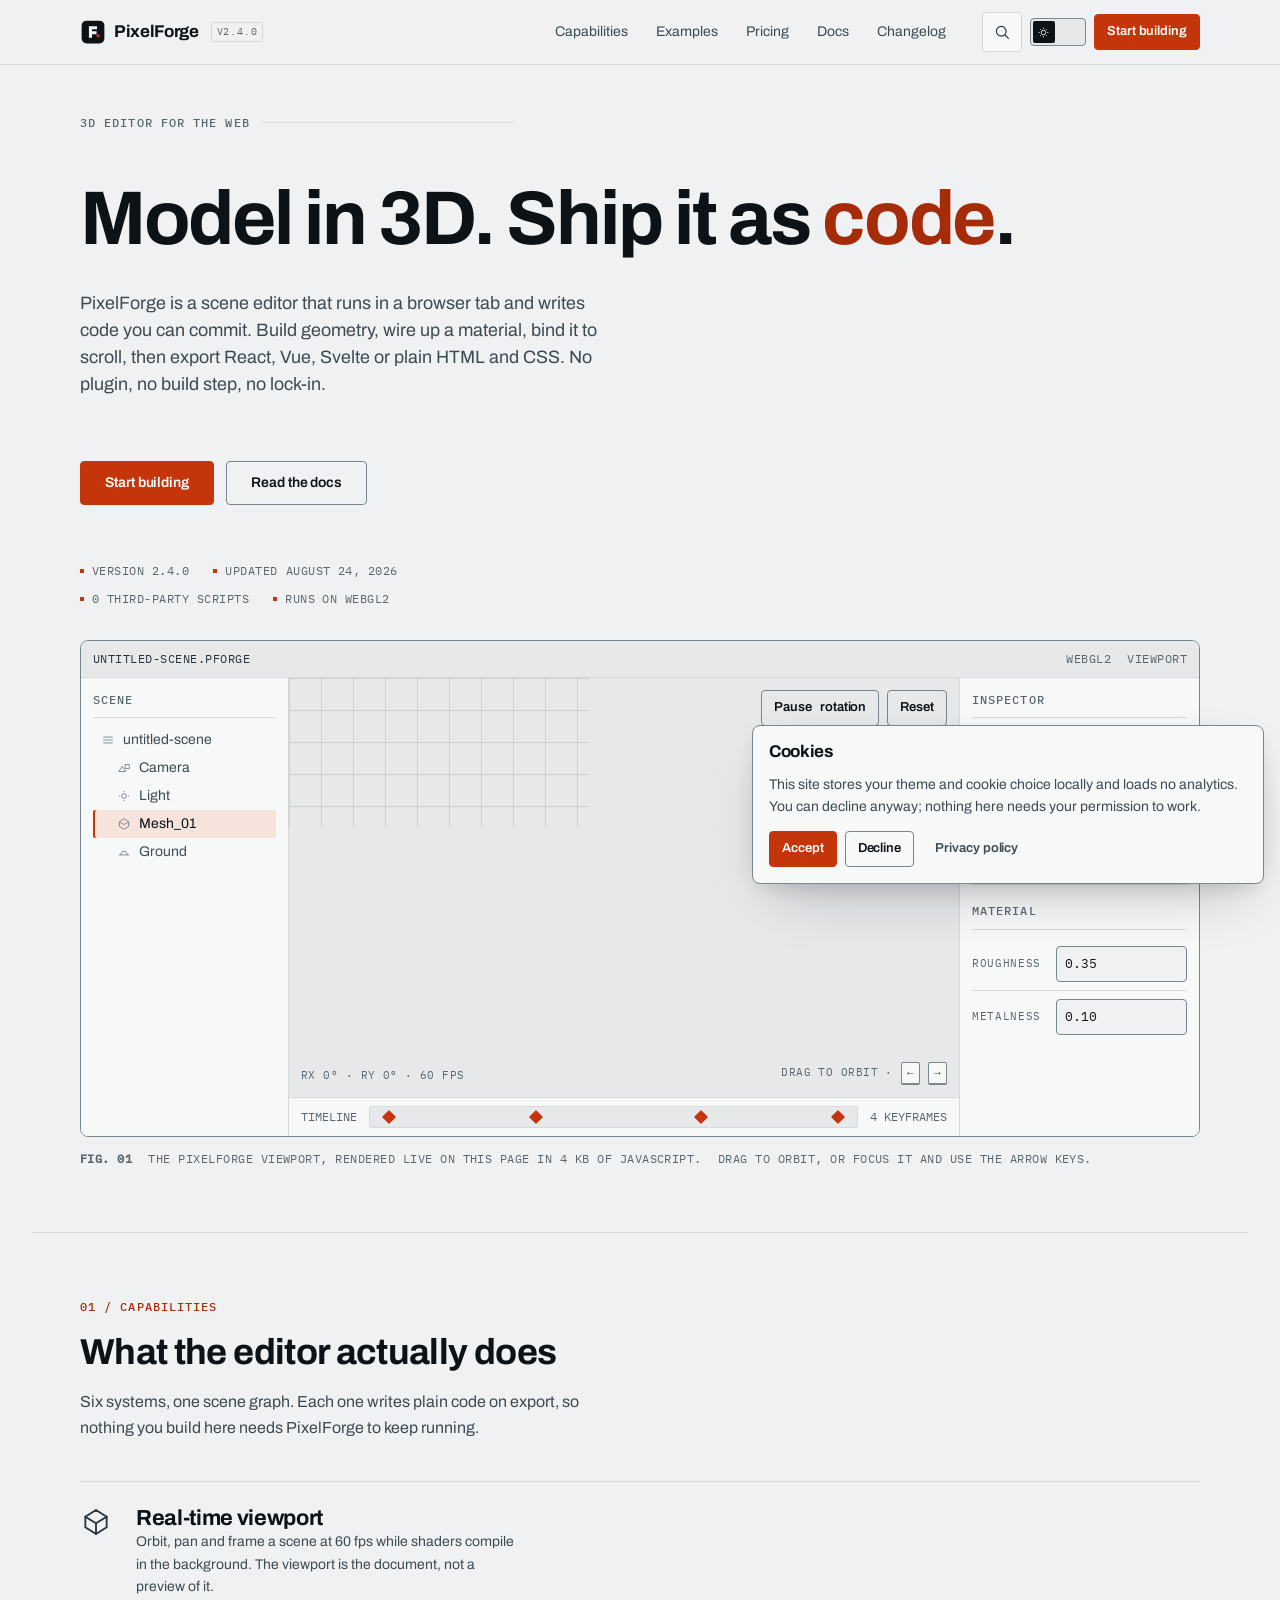
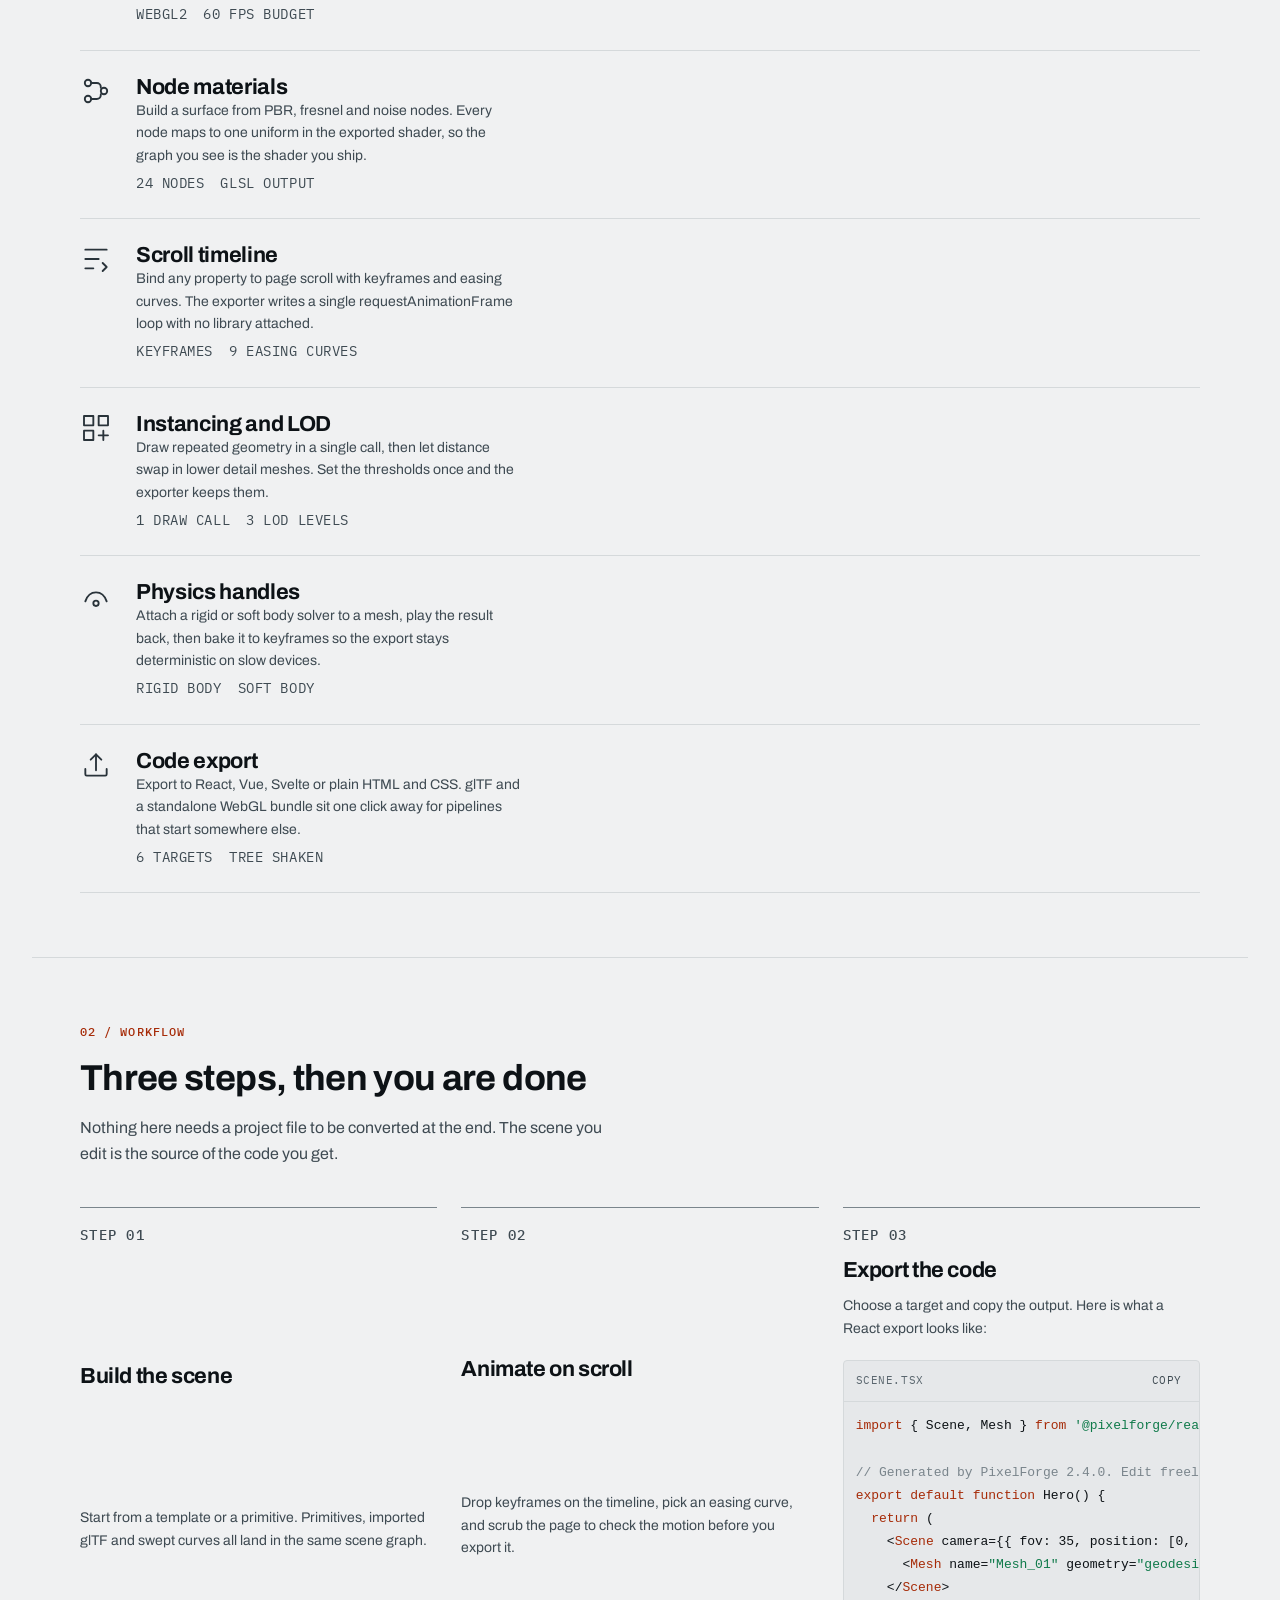
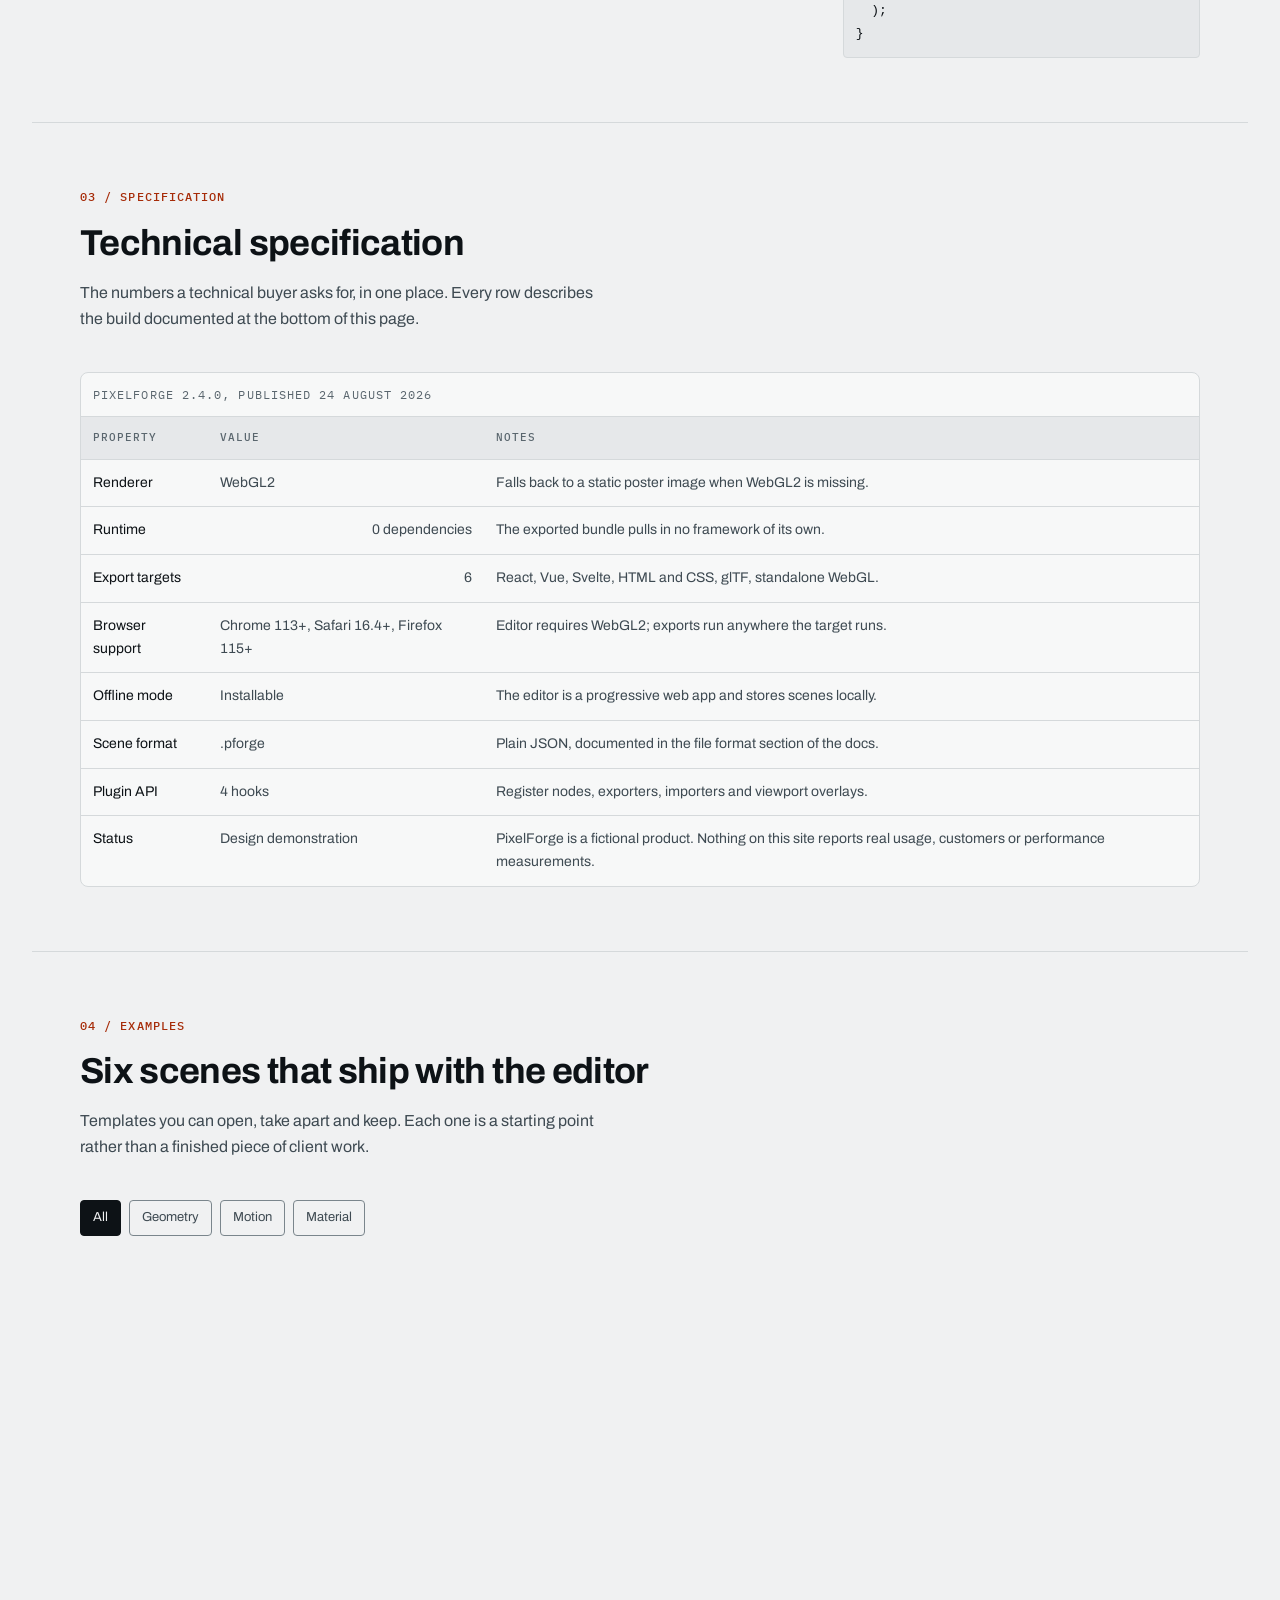
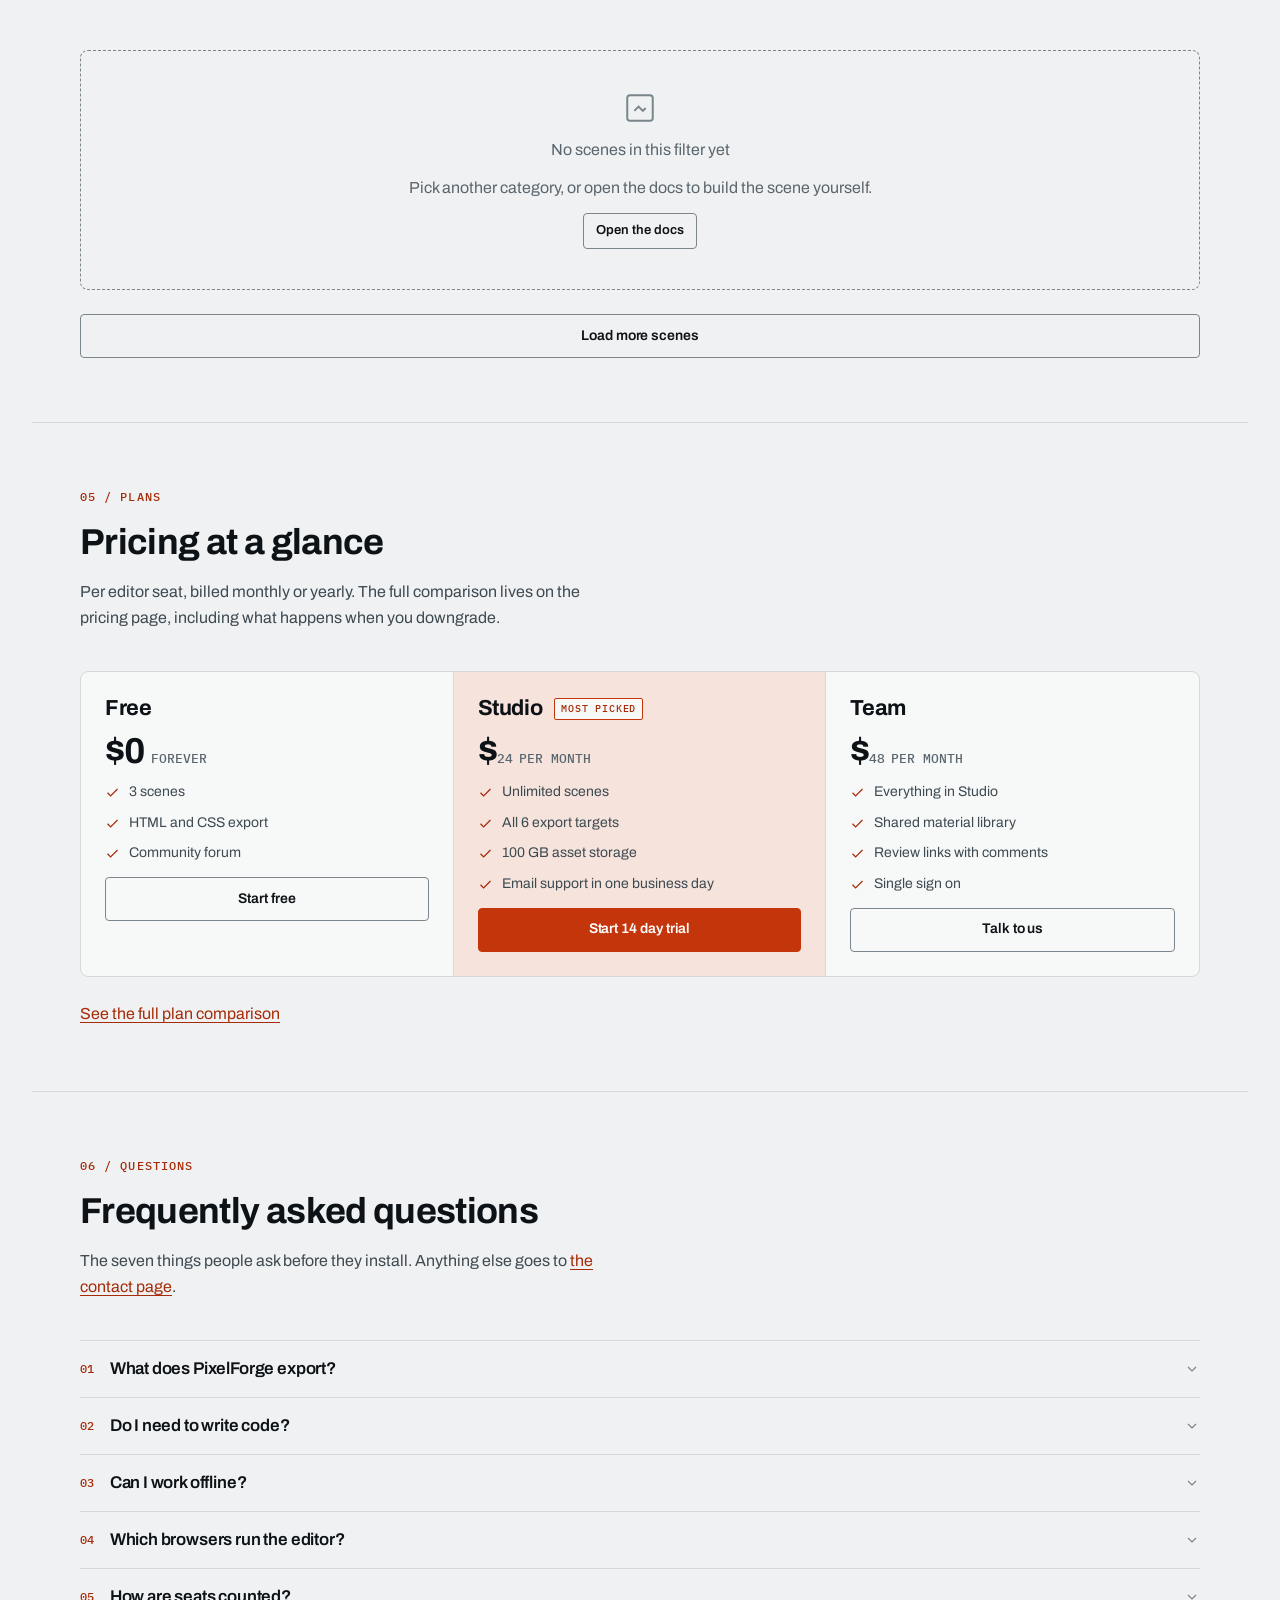
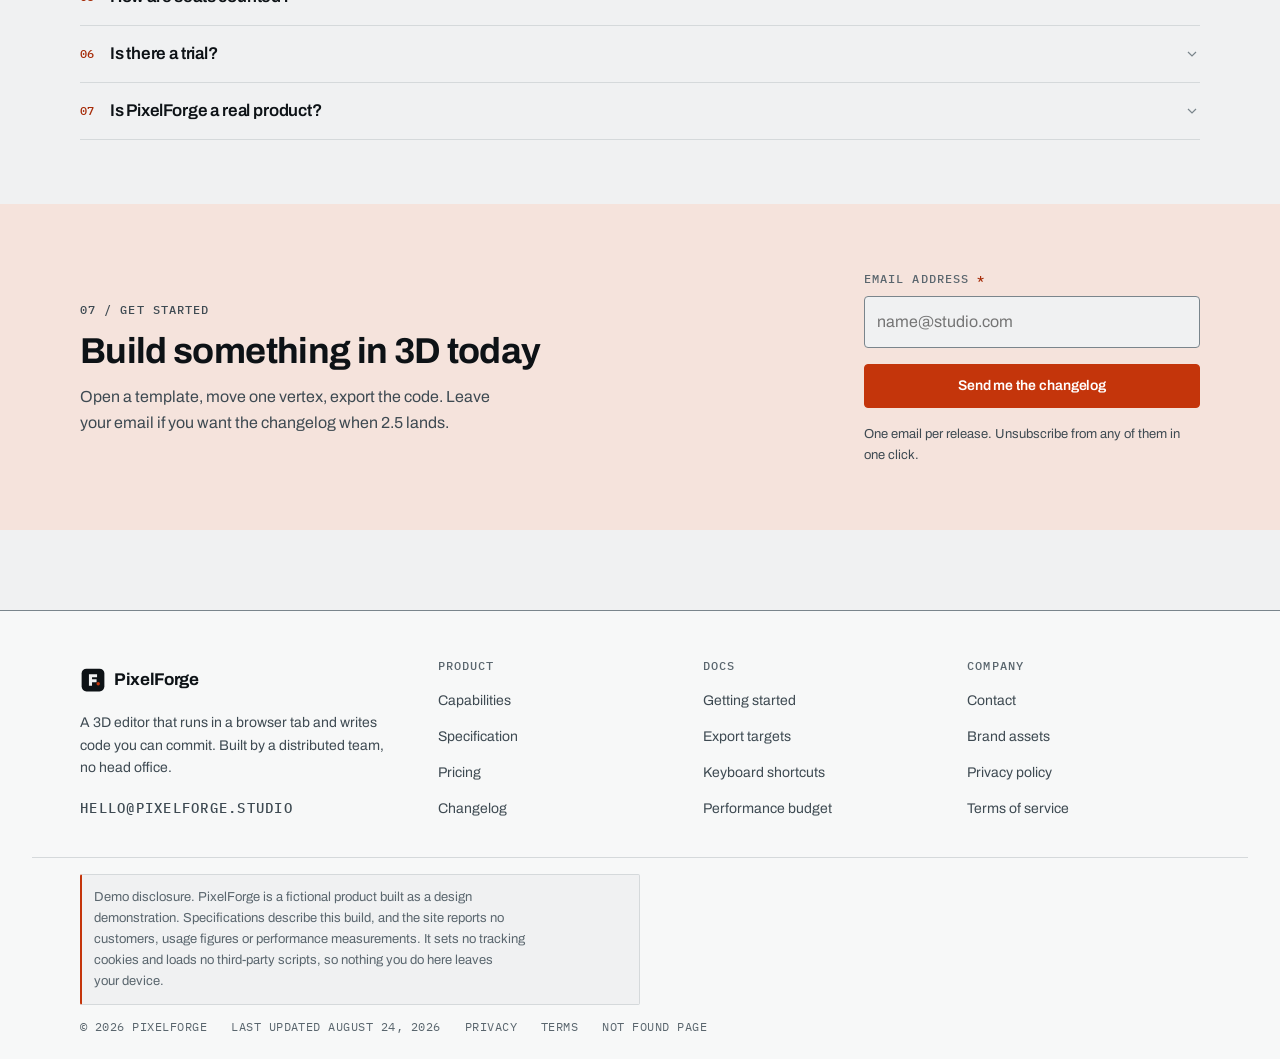
==== index.html @ 14ef0eef "Rebuild site as a static, dependency-free design system Replaces the Tailwind/GSAP/Three.js marketin" ====
<!DOCTYPE html>
<html lang="en" data-theme="light">
  <head>
    <meta charset="utf-8" />
    <meta name="viewport" content="width=device-width, initial-scale=1" />
    <title>PixelForge: a browser 3D editor that exports code</title>
    <meta
      name="description"
      content="PixelForge is a 3D editor that runs in the browser and exports React, Vue, Svelte or plain HTML and CSS. Live viewport, node materials, scroll timeline, no build step."
    />
    <link rel="canonical" href="https://pixelforge.studio/" />
    <meta name="robots" content="index, follow, max-image-preview:large" />
    <meta name="theme-color" content="#f0f1f2" />
    <meta name="color-scheme" content="light dark" />

    <meta property="og:type" content="website" />
    <meta property="og:url" content="https://pixelforge.studio/" />
    <meta property="og:title" content="PixelForge: a browser 3D editor that exports code" />
    <meta
      property="og:description"
      content="Model in the browser, then export React, Vue, Svelte or plain HTML and CSS. Live viewport, node materials, scroll timeline."
    />
    <meta property="og:image" content="https://pixelforge.studio/assets/img/og-image.png" />
    <meta property="og:image:width" content="1200" />
    <meta property="og:image:height" content="630" />
    <meta property="og:image:alt" content="PixelForge wordmark beside a wireframe sphere on a light graphite background." />
    <meta property="og:site_name" content="PixelForge" />
    <meta name="twitter:card" content="summary_large_image" />
    <meta name="twitter:title" content="PixelForge: a browser 3D editor that exports code" />
    <meta
      name="twitter:description"
      content="Model in the browser, then export React, Vue, Svelte or plain HTML and CSS."
    />
    <meta name="twitter:image" content="https://pixelforge.studio/assets/img/og-image.png" />

    <link rel="icon" href="assets/img/favicon.svg" type="image/svg+xml" />
    <link rel="icon" href="assets/img/favicon-32.png" sizes="32x32" />
    <link rel="apple-touch-icon" href="assets/img/apple-touch-icon.png" />
    <link rel="manifest" href="manifest.webmanifest" />

    <link
      rel="preload"
      href="assets/fonts/archivo-latin-wght-normal.woff2"
      as="font"
      type="font/woff2"
      crossorigin
    />
    <link
      rel="preload"
      href="assets/fonts/ibm-plex-mono-latin-400-normal.woff2"
      as="font"
      type="font/woff2"
      crossorigin
    />
    <link rel="stylesheet" href="assets/css/site.css" />
    <script src="assets/js/theme.js"></script>
    <script src="assets/js/site.js" defer></script>
    <script src="assets/js/viewport.js" defer></script>

    <script type="application/ld+json">
      {
        "@context": "https://schema.org",
        "@graph": [
          {
            "@type": "Organization",
            "@id": "https://pixelforge.studio/#org",
            "name": "PixelForge",
            "url": "https://pixelforge.studio/",
            "email": "hello@pixelforge.studio",
            "description": "Maker of a browser based 3D editor that exports web code."
          },
          {
            "@type": "SoftwareApplication",
            "name": "PixelForge",
            "applicationCategory": "DesignApplication",
            "operatingSystem": "Web browser",
            "url": "https://pixelforge.studio/",
            "softwareVersion": "2.4.0",
            "publisher": { "@id": "https://pixelforge.studio/#org" },
            "offers": [
              {
                "@type": "Offer",
                "name": "Free",
                "price": "0",
                "priceCurrency": "USD"
              },
              {
                "@type": "Offer",
                "name": "Studio",
                "price": "24",
                "priceCurrency": "USD"
              },
              {
                "@type": "Offer",
                "name": "Team",
                "price": "48",
                "priceCurrency": "USD"
              }
            ]
          },
          {
            "@type": "FAQPage",
            "mainEntity": [
              {
                "@type": "Question",
                "name": "What does PixelForge export?",
                "acceptedAnswer": {
                  "@type": "Answer",
                  "text": "React, Vue, Svelte and plain HTML with CSS, plus glTF and a standalone WebGL bundle."
                }
              },
              {
                "@type": "Question",
                "name": "Do I need to write code to use PixelForge?",
                "acceptedAnswer": {
                  "@type": "Answer",
                  "text": "No. Scenes are built in the visual editor. Developers can open the generated source at any point and keep working by hand."
                }
              },
              {
                "@type": "Question",
                "name": "Which browsers run the editor?",
                "acceptedAnswer": {
                  "@type": "Answer",
                  "text": "Chrome and Edge 113 or newer, Safari 16.4 or newer and Firefox 115 or newer, because the viewport needs WebGL2."
                }
              }
            ]
          }
        ]
      }
    </script>
  </head>

  <body>
    <a class="skip-link" href="#main">Skip to content</a>

    <div class="progress" aria-hidden="true"><div class="progress__bar"></div></div>

    <header class="site-header">
      <div class="container header-inner">
        <a class="brand" href="index.html" aria-label="PixelForge, home">
          <svg class="brand__mark" viewBox="0 0 32 32" aria-hidden="true" focusable="false">
            <rect x="2" y="2" width="28" height="28" rx="6" fill="currentColor" />
            <path
              d="M11 23V9h10v3.6h-6.2v2.6h5.6v3.6h-5.6V23z"
              fill="var(--paper)"
            />
            <circle cx="22.4" cy="20.6" r="2.1" fill="var(--accent)" />
          </svg>
          <span class="brand__word">PixelForge</span>
          <span class="brand__badge" translate="no">v2.4.0</span>
        </a>

        <nav class="nav" aria-label="Main">
          <a class="nav__link" href="index.html#capabilities">Capabilities</a>
          <a class="nav__link" href="index.html#examples">Examples</a>
          <a class="nav__link" href="pricing.html">Pricing</a>
          <a class="nav__link" href="docs.html">Docs</a>
          <a class="nav__link" href="changelog.html">Changelog</a>
        </nav>

        <div class="header-actions">
          <button class="icon-btn" type="button" data-search-open aria-label="Search this site">
            <svg viewBox="0 0 24 24" aria-hidden="true" focusable="false">
              <circle cx="11" cy="11" r="6.5" />
              <path d="M16 16l4.5 4.5" />
            </svg>
          </button>

          <button class="theme-toggle" type="button" data-theme-toggle aria-pressed="false">
            <span class="theme-toggle__thumb" aria-hidden="true">
              <svg viewBox="0 0 24 24" focusable="false">
                <circle cx="12" cy="12" r="4.2" />
                <path d="M12 3v2M12 19v2M3 12h2M19 12h2M5.6 5.6l1.4 1.4M17 17l1.4 1.4M18.4 5.6L17 7M7 17l-1.4 1.4" />
              </svg>
            </span>
            <span class="visually-hidden">Theme: <span data-theme-label>Light</span></span>
          </button>

          <a class="btn btn--primary btn--sm" href="contact.html" data-append-utm>Start building</a>

          <button
            class="nav-toggle"
            type="button"
            data-nav-toggle
            aria-expanded="false"
            aria-controls="mobile-nav"
          >
            <svg viewBox="0 0 24 24" aria-hidden="true" focusable="false">
              <path d="M4 7h16M4 12h16M4 17h16" />
            </svg>
            Menu
          </button>
        </div>
      </div>
    </header>

    <div class="mobile-nav" id="mobile-nav" hidden>
      <nav aria-label="Mobile">
        <a href="index.html#capabilities">Capabilities</a>
        <a href="index.html#examples">Examples</a>
        <a href="pricing.html">Pricing</a>
        <a href="docs.html">Docs</a>
        <a href="changelog.html">Changelog</a>
        <a href="contact.html">Contact</a>
      </nav>
      <div class="mobile-actions">
        <a class="btn btn--primary" href="contact.html" data-append-utm>Start building</a>
        <button class="btn btn--secondary" type="button" data-search-open>Search this site</button>
      </div>
    </div>

    <main id="main">
      <section class="hero container" aria-labelledby="hero-title">
        <div class="hero__grid">
          <p class="eyebrow">3D editor for the web</p>
          <h1 id="hero-title">Model in 3D. Ship it as <em>code</em>.</h1>
          <p class="lead">
            PixelForge is a scene editor that runs in a browser tab and writes code you can
            commit. Build geometry, wire up a material, bind it to scroll, then export React,
            Vue, Svelte or plain HTML and CSS. No plugin, no build step, no lock-in.
          </p>
          <div class="hero__actions">
            <a class="btn btn--primary" href="contact.html" data-append-utm>Start building</a>
            <a class="btn btn--secondary" href="docs.html">Read the docs</a>
          </div>
          <p class="hero__meta">
            <span>Version 2.4.0</span>
            <span>Updated <time data-date datetime="2026-08-24">24 August 2026</time></span>
            <span translate="no">0 third-party scripts</span>
            <span>Runs on WebGL2</span>
          </p>
        </div>
      </section>

      <section class="container" aria-label="Editor preview" style="padding-bottom: var(--s-9)">
        <figure>
          <div class="frame">
            <div class="frame__bar">
              <span class="frame__title" translate="no">untitled-scene.pforge</span>
              <span class="frame__spacer"></span>
              <span>WebGL2</span>
              <span>Viewport</span>
            </div>

            <div class="app">
              <div class="panel-left">
                <p class="panel-title">Scene</p>
                <ul class="tree" role="list">
                  <li>
                    <svg class="glyph" viewBox="0 0 24 24" aria-hidden="true"><path d="M4 7h16M4 12h16M4 17h16" /></svg>
                    untitled-scene
                  </li>
                  <li class="tree__indent">
                    <svg class="glyph" viewBox="0 0 24 24" aria-hidden="true"><path d="M3 18l6-9 6 9z" /><path d="M14 6h7v7h-7z" /></svg>
                    Camera
                  </li>
                  <li class="tree__indent">
                    <svg class="glyph" viewBox="0 0 24 24" aria-hidden="true"><circle cx="12" cy="12" r="4" /><path d="M12 3v2M12 19v2M3 12h2M19 12h2" /></svg>
                    Light
                  </li>
                  <li class="tree__indent" aria-selected="true">
                    <svg class="glyph" viewBox="0 0 24 24" aria-hidden="true"><path d="M12 3l8 5v8l-8 5-8-5V8z" /><path d="M4 8l8 5 8-5" /></svg>
                    Mesh_01
                  </li>
                  <li class="tree__indent">
                    <svg class="glyph" viewBox="0 0 24 24" aria-hidden="true"><path d="M3 17h18M6 17l3-6h6l3 6" /></svg>
                    Ground
                  </li>
                </ul>
              </div>

              <div class="panel-center">
                <div class="viewport" data-main-viewport>
                  <canvas data-main-canvas aria-hidden="true"></canvas>
                  <svg class="viewport__grid" aria-hidden="true" focusable="false">
                    <defs>
                      <pattern id="vpgrid" width="32" height="32" patternUnits="userSpaceOnUse">
                        <path d="M32 0H0v32" fill="none" stroke="currentColor" stroke-width="0.5" />
                      </pattern>
                    </defs>
                    <rect width="100%" height="100%" fill="url(#vpgrid)" color="var(--border-strong)" />
                  </svg>
                  <div class="viewport__hud">
                    <p class="viewport__readout" data-viewport-readout>rx 0° · ry 0° · 60 fps</p>
                    <p class="viewport__hint">Drag to orbit · <span class="kbd">←</span> <span class="kbd">→</span></p>
                  </div>
                  <div class="viewport__controls">
                    <button class="btn btn--secondary btn--sm" type="button" data-viewport-pause>
                      <span data-pause-label>Pause</span> rotation
                    </button>
                    <button class="btn btn--secondary btn--sm" type="button" data-reset-scene>Reset</button>
                  </div>
                </div>
                <div class="timeline">
                  <span>Timeline</span>
                  <span class="timeline__track" aria-hidden="true">
                    <i class="timeline__key" style="left: 4%"></i>
                    <i class="timeline__key" style="left: 34%"></i>
                    <i class="timeline__key" style="left: 68%"></i>
                    <i class="timeline__key" style="left: 96%"></i>
                  </span>
                  <span>4 keyframes</span>
                </div>
              </div>

              <div class="panel-right">
                <p class="panel-title">Inspector</p>
                <div class="field-row">
                  <span class="field-row__label">Position</span>
                  <div class="axis-inputs">
                    <label class="visually-hidden" for="pos-x">Position X</label>
                    <input class="input num" id="pos-x" type="number" step="0.1" value="0.00" data-transform="tx" />
                    <label class="visually-hidden" for="pos-y">Position Y</label>
                    <input class="input num" id="pos-y" type="number" step="0.1" value="0.00" data-transform="ty" />
                    <label class="visually-hidden" for="pos-z">Position Z</label>
                    <input class="input num" id="pos-z" type="number" step="0.1" value="0.00" data-transform="tz" />
                  </div>
                </div>
                <div class="field-row">
                  <span class="field-row__label">Rotation</span>
                  <div class="axis-inputs">
                    <label class="visually-hidden" for="rot-x">Rotation X in degrees</label>
                    <input class="input num" id="rot-x" type="number" step="5" value="-29" data-transform="rx" />
                    <label class="visually-hidden" for="rot-y">Rotation Y in degrees</label>
                    <input class="input num" id="rot-y" type="number" step="5" value="34" data-transform="ry" />
                    <label class="visually-hidden" for="rot-z">Rotation Z in degrees</label>
                    <input class="input num" id="rot-z" type="number" step="5" value="0" data-transform="rz" />
                  </div>
                </div>
                <div class="field-row">
                  <span class="field-row__label">Scale</span>
                  <div class="axis-inputs">
                    <label class="visually-hidden" for="scale-u">Uniform scale</label>
                    <input class="input num" id="scale-u" type="number" step="0.05" min="0.2" max="3" value="1.00" data-transform="scale" />
                    <span class="field-row__label" style="grid-column: span 2">42 vertices · 120 edges</span>
                  </div>
                </div>
                <p class="panel-title" style="margin-top: var(--s-4)">Material</p>
                <div class="field-row">
                  <span class="field-row__label">Roughness</span>
                  <span class="input num" style="display: flex; align-items: center">0.35</span>
                </div>
                <div class="field-row">
                  <span class="field-row__label">Metalness</span>
                  <span class="input num" style="display: flex; align-items: center">0.10</span>
                </div>
              </div>
            </div>
          </div>
          <figcaption>
            <b>Fig. 01</b>
            <span>The PixelForge viewport, rendered live on this page in 4 KB of JavaScript.</span>
            <span>Drag to orbit, or focus it and use the arrow keys.</span>
          </figcaption>
        </figure>
      </section>

      <section class="section container" id="capabilities" aria-labelledby="capabilities-title">
        <div class="section__head">
          <p class="section-index">01 / Capabilities</p>
          <h2 id="capabilities-title">What the editor actually does</h2>
          <p class="section__intro">
            Six systems, one scene graph. Each one writes plain code on export, so nothing you
            build here needs PixelForge to keep running.
          </p>
        </div>

        <div class="capabilities">
          <article class="capability">
            <svg class="capability__mark" viewBox="0 0 24 24" aria-hidden="true" focusable="false">
              <path d="M12 3l8 5v8l-8 5-8-5V8z" /><path d="M4 8l8 5 8-5M12 13v8" />
            </svg>
            <div class="capability__body">
              <p class="capability__index">01</p>
              <h3>Real-time viewport</h3>
              <p>
                Orbit, pan and frame a scene at 60 fps while shaders compile in the background.
                The viewport is the document, not a preview of it.
              </p>
              <p class="capability__spec"><span>WebGL2</span><span>60 fps budget</span></p>
            </div>
          </article>

          <article class="capability">
            <svg class="capability__mark" viewBox="0 0 24 24" aria-hidden="true" focusable="false">
              <circle cx="6" cy="6" r="2.4" /><circle cx="18" cy="12" r="2.4" />
              <circle cx="6" cy="18" r="2.4" /><path d="M8.4 6h4.2a3 3 0 013 3v.6M8.4 18h4.2a3 3 0 003-3v-.6" />
            </svg>
            <div class="capability__body">
              <p class="capability__index">02</p>
              <h3>Node materials</h3>
              <p>
                Build a surface from PBR, fresnel and noise nodes. Every node maps to one uniform
                in the exported shader, so the graph you see is the shader you ship.
              </p>
              <p class="capability__spec"><span>24 nodes</span><span>GLSL output</span></p>
            </div>
          </article>

          <article class="capability">
            <svg class="capability__mark" viewBox="0 0 24 24" aria-hidden="true" focusable="false">
              <path d="M4 5h16M4 12h10M4 19h6" /><path d="M17 15l3 3-3 3" />
            </svg>
            <div class="capability__body">
              <p class="capability__index">03</p>
              <h3>Scroll timeline</h3>
              <p>
                Bind any property to page scroll with keyframes and easing curves. The exporter
                writes a single requestAnimationFrame loop with no library attached.
              </p>
              <p class="capability__spec"><span>Keyframes</span><span>9 easing curves</span></p>
            </div>
          </article>

          <article class="capability">
            <svg class="capability__mark" viewBox="0 0 24 24" aria-hidden="true" focusable="false">
              <rect x="3" y="3" width="7" height="7" /><rect x="14" y="3" width="7" height="7" />
              <rect x="3" y="14" width="7" height="7" /><path d="M14 17.5h7M17.5 14v7" />
            </svg>
            <div class="capability__body">
              <p class="capability__index">04</p>
              <h3>Instancing and LOD</h3>
              <p>
                Draw repeated geometry in a single call, then let distance swap in lower detail
                meshes. Set the thresholds once and the exporter keeps them.
              </p>
              <p class="capability__spec"><span>1 draw call</span><span>3 LOD levels</span></p>
            </div>
          </article>

          <article class="capability">
            <svg class="capability__mark" viewBox="0 0 24 24" aria-hidden="true" focusable="false">
              <path d="M4 16c3-9 13-9 16 0" /><circle cx="12" cy="17.5" r="2" />
            </svg>
            <div class="capability__body">
              <p class="capability__index">05</p>
              <h3>Physics handles</h3>
              <p>
                Attach a rigid or soft body solver to a mesh, play the result back, then bake it
                to keyframes so the export stays deterministic on slow devices.
              </p>
              <p class="capability__spec"><span>Rigid body</span><span>Soft body</span></p>
            </div>
          </article>

          <article class="capability">
            <svg class="capability__mark" viewBox="0 0 24 24" aria-hidden="true" focusable="false">
              <path d="M12 16V4" /><path d="M8 8l4-4 4 4" /><path d="M4 15v4a1 1 0 001 1h14a1 1 0 001-1v-4" />
            </svg>
            <div class="capability__body">
              <p class="capability__index">06</p>
              <h3>Code export</h3>
              <p>
                Export to React, Vue, Svelte or plain HTML and CSS. glTF and a standalone WebGL
                bundle sit one click away for pipelines that start somewhere else.
              </p>
              <p class="capability__spec"><span>6 targets</span><span>Tree shaken</span></p>
            </div>
          </article>
        </div>
      </section>

      <section class="section container" id="workflow" aria-labelledby="workflow-title">
        <div class="section__head">
          <p class="section-index">02 / Workflow</p>
          <h2 id="workflow-title">Three steps, then you are done</h2>
          <p class="section__intro">
            Nothing here needs a project file to be converted at the end. The scene you edit is
            the source of the code you get.
          </p>
        </div>

        <div class="steps">
          <article class="step">
            <p class="step__no">Step 01</p>
            <h3>Build the scene</h3>
            <p>
              Start from a template or a primitive. Primitives, imported glTF and swept curves
              all land in the same scene graph.
            </p>
          </article>
          <article class="step">
            <p class="step__no">Step 02</p>
            <h3>Animate on scroll</h3>
            <p>
              Drop keyframes on the timeline, pick an easing curve, and scrub the page to check
              the motion before you export it.
            </p>
          </article>
          <article class="step">
            <p class="step__no">Step 03</p>
            <h3>Export the code</h3>
            <p>Choose a target and copy the output. Here is what a React export looks like:</p>
            <div class="code step__code">
              <div class="code__bar">
                <span translate="no">Scene.tsx</span>
                <button type="button" data-copy="#snippet-scene" data-label="Copy">Copy</button>
              </div>
              <pre id="snippet-scene"><code><span class="tok-key">import</span> { Scene, Mesh } <span class="tok-key">from</span> <span class="tok-str">'@pixelforge/react'</span>;

<span class="tok-com">// Generated by PixelForge 2.4.0. Edit freely.</span>
<span class="tok-key">export default function</span> Hero() {
  <span class="tok-key">return</span> (
    &lt;<span class="tok-key">Scene</span> camera={{ fov: 35, position: [0, 1.2, 4] }}&gt;
      &lt;<span class="tok-key">Mesh</span> name=<span class="tok-str">"Mesh_01"</span> geometry=<span class="tok-str">"geodesic"</span> /&gt;
    &lt;/<span class="tok-key">Scene</span>&gt;
  );
}</code></pre>
            </div>
          </article>
        </div>
      </section>

      <section class="section container" id="spec" aria-labelledby="spec-title">
        <div class="section__head">
          <p class="section-index">03 / Specification</p>
          <h2 id="spec-title">Technical specification</h2>
          <p class="section__intro">
            The numbers a technical buyer asks for, in one place. Every row describes the build
            documented at the bottom of this page.
          </p>
        </div>

        <div class="table-wrap">
          <div class="table-scroll">
            <table class="data">
              <caption>PixelForge 2.4.0, published 24 August 2026</caption>
              <thead>
                <tr>
                  <th scope="col">Property</th>
                  <th scope="col">Value</th>
                  <th scope="col">Notes</th>
                </tr>
              </thead>
              <tbody>
                <tr>
                  <th scope="row">Renderer</th>
                  <td>WebGL2</td>
                  <td>Falls back to a static poster image when WebGL2 is missing.</td>
                </tr>
                <tr>
                  <th scope="row">Runtime</th>
                  <td class="num-col">0 dependencies</td>
                  <td>The exported bundle pulls in no framework of its own.</td>
                </tr>
                <tr>
                  <th scope="row">Export targets</th>
                  <td class="num-col">6</td>
                  <td>React, Vue, Svelte, HTML and CSS, glTF, standalone WebGL.</td>
                </tr>
                <tr>
                  <th scope="row">Browser support</th>
                  <td>Chrome 113+, Safari 16.4+, Firefox 115+</td>
                  <td>Editor requires WebGL2; exports run anywhere the target runs.</td>
                </tr>
                <tr>
                  <th scope="row">Offline mode</th>
                  <td>Installable</td>
                  <td>The editor is a progressive web app and stores scenes locally.</td>
                </tr>
                <tr>
                  <th scope="row">Scene format</th>
                  <td translate="no">.pforge</td>
                  <td>Plain JSON, documented in the file format section of the docs.</td>
                </tr>
                <tr>
                  <th scope="row">Plugin API</th>
                  <td>4 hooks</td>
                  <td>Register nodes, exporters, importers and viewport overlays.</td>
                </tr>
                <tr>
                  <th scope="row">Status</th>
                  <td>Design demonstration</td>
                  <td>
                    PixelForge is a fictional product. Nothing on this site reports real usage,
                    customers or performance measurements.
                  </td>
                </tr>
              </tbody>
            </table>
          </div>
        </div>
      </section>

      <section class="section container" id="examples" aria-labelledby="examples-title">
        <div class="section__head">
          <p class="section-index">04 / Examples</p>
          <h2 id="examples-title">Six scenes that ship with the editor</h2>
          <p class="section__intro">
            Templates you can open, take apart and keep. Each one is a starting point rather than
            a finished piece of client work.
          </p>
        </div>

        <div class="gallery" data-gallery>
          <div class="gallery__filters" role="group" aria-label="Filter example scenes">
            <button class="chip" type="button" data-filter="all" aria-pressed="true">All</button>
            <button class="chip" type="button" data-filter="geometry" aria-pressed="false">Geometry</button>
            <button class="chip" type="button" data-filter="motion" aria-pressed="false">Motion</button>
            <button class="chip" type="button" data-filter="material" aria-pressed="false">Material</button>
          </div>

          <div class="gallery__grid" data-gallery-grid>
            <article class="scene" data-scene="geometry">
              <div class="scene__frame">
                <canvas data-scene-thumb="geodesic" aria-hidden="true"></canvas>
              </div>
              <h3>Geodesic study</h3>
              <p class="scene__desc">
                A subdivided icosahedron with depth-cued edges. The default scene when you open
                the editor for the first time.
              </p>
              <p class="scene__meta"><span>Template</span><span translate="no">42 vertices</span><span>6 nodes</span></p>
            </article>

            <article class="scene" data-scene="geometry">
              <div class="scene__frame">
                <canvas data-scene-thumb="torus" aria-hidden="true"></canvas>
              </div>
              <h3>Torus field</h3>
              <p class="scene__desc">
                Two hundred instanced rings in a single draw call, with LOD swapping below 40 per
                cent screen height.
              </p>
              <p class="scene__meta"><span>Template</span><span translate="no">1 draw call</span><span>11 nodes</span></p>
            </article>

            <article class="scene" data-scene="geometry">
              <div class="scene__frame">
                <canvas data-scene-thumb="lattice" aria-hidden="true"></canvas>
              </div>
              <h3>Lattice grid</h3>
              <p class="scene__desc">
                A three by three by three lattice used to demonstrate instance transforms and
                per-instance colour.
              </p>
              <p class="scene__meta"><span>Template</span><span translate="no">27 points</span><span>4 nodes</span></p>
            </article>

            <article class="scene" data-scene="motion">
              <div class="scene__frame">
                <canvas data-scene-thumb="helix" aria-hidden="true"></canvas>
              </div>
              <h3>Helix scroll</h3>
              <p class="scene__desc">
                Rotation bound to page scroll across four keyframes, with a spring curve on the
                final 20 per cent.
              </p>
              <p class="scene__meta"><span>Template</span><span translate="no">4 keyframes</span><span>8 nodes</span></p>
            </article>

            <article class="scene" data-scene="motion">
              <div class="scene__frame">
                <canvas data-scene-thumb="torus" aria-hidden="true"></canvas>
              </div>
              <h3>Orbit drift</h3>
              <p class="scene__desc">
                A slow camera orbit baked to keyframes, the starting point for most hero
                sections built in the editor.
              </p>
              <p class="scene__meta"><span>Template</span><span translate="no">2 keyframes</span><span>3 nodes</span></p>
            </article>

            <article class="scene" data-scene="material">
              <div class="scene__frame">
                <canvas data-scene-thumb="lattice" aria-hidden="true"></canvas>
              </div>
              <h3>Fresnel shell</h3>
              <p class="scene__desc">
                A fresnel node driving opacity against a noise node, the shortest path to a glass
                look without a texture.
              </p>
              <p class="scene__meta"><span>Template</span><span translate="no">5 nodes</span><span>No textures</span></p>
            </article>
          </div>

          <div class="empty-state" data-gallery-empty hidden>
            <svg viewBox="0 0 24 24" aria-hidden="true" focusable="false">
              <rect x="3" y="3" width="18" height="18" rx="2" /><path d="M8 14l3-3 3 3 2-2" />
            </svg>
            <strong>No scenes in this filter yet</strong>
            <p>Pick another category, or open the docs to build the scene yourself.</p>
            <a class="btn btn--secondary btn--sm" href="docs.html">Open the docs</a>
          </div>

          <button class="btn btn--secondary" type="button" data-load-more>Load more scenes</button>
        </div>
      </section>

      <section class="section container" id="plans" aria-labelledby="plans-title">
        <div class="section__head">
          <p class="section-index">05 / Plans</p>
          <h2 id="plans-title">Pricing at a glance</h2>
          <p class="section__intro">
            Per editor seat, billed monthly or yearly. The full comparison lives on the pricing
            page, including what happens when you downgrade.
          </p>
        </div>

        <div class="plans">
          <article class="plan">
            <div class="plan__name"><h3>Free</h3></div>
            <p class="plan__price num">$0 <span>forever</span></p>
            <ul class="plan__list" role="list">
              <li>
                <svg viewBox="0 0 24 24" aria-hidden="true"><path d="M4 12.5l5 5L20 6.5" /></svg>
                3 scenes
              </li>
              <li>
                <svg viewBox="0 0 24 24" aria-hidden="true"><path d="M4 12.5l5 5L20 6.5" /></svg>
                HTML and CSS export
              </li>
              <li>
                <svg viewBox="0 0 24 24" aria-hidden="true"><path d="M4 12.5l5 5L20 6.5" /></svg>
                Community forum
              </li>
            </ul>
            <a class="btn btn--secondary" href="contact.html">Start free</a>
          </article>

          <article class="plan plan--featured">
            <div class="plan__name"><h3>Studio</h3><span class="badge">Most picked</span></div>
            <p class="plan__price num">
              $<span data-monthly="24" data-yearly="19">24</span>
              <span data-cycle-label>per month</span>
            </p>
            <ul class="plan__list" role="list">
              <li>
                <svg viewBox="0 0 24 24" aria-hidden="true"><path d="M4 12.5l5 5L20 6.5" /></svg>
                Unlimited scenes
              </li>
              <li>
                <svg viewBox="0 0 24 24" aria-hidden="true"><path d="M4 12.5l5 5L20 6.5" /></svg>
                All 6 export targets
              </li>
              <li>
                <svg viewBox="0 0 24 24" aria-hidden="true"><path d="M4 12.5l5 5L20 6.5" /></svg>
                100 GB asset storage
              </li>
              <li>
                <svg viewBox="0 0 24 24" aria-hidden="true"><path d="M4 12.5l5 5L20 6.5" /></svg>
                Email support in one business day
              </li>
            </ul>
            <a class="btn btn--primary" href="contact.html" data-append-utm>Start 14 day trial</a>
          </article>

          <article class="plan">
            <div class="plan__name"><h3>Team</h3></div>
            <p class="plan__price num">
              $<span data-monthly="48" data-yearly="38">48</span>
              <span data-cycle-label>per month</span>
            </p>
            <ul class="plan__list" role="list">
              <li>
                <svg viewBox="0 0 24 24" aria-hidden="true"><path d="M4 12.5l5 5L20 6.5" /></svg>
                Everything in Studio
              </li>
              <li>
                <svg viewBox="0 0 24 24" aria-hidden="true"><path d="M4 12.5l5 5L20 6.5" /></svg>
                Shared material library
              </li>
              <li>
                <svg viewBox="0 0 24 24" aria-hidden="true"><path d="M4 12.5l5 5L20 6.5" /></svg>
                Review links with comments
              </li>
              <li>
                <svg viewBox="0 0 24 24" aria-hidden="true"><path d="M4 12.5l5 5L20 6.5" /></svg>
                Single sign on
              </li>
            </ul>
            <a class="btn btn--secondary" href="contact.html">Talk to us</a>
          </article>
        </div>

        <p style="margin-top: var(--s-5)">
          <a href="pricing.html">See the full plan comparison</a>
        </p>
      </section>

      <section class="section container" id="faq" aria-labelledby="faq-title">
        <div class="section__head">
          <p class="section-index">06 / Questions</p>
          <h2 id="faq-title">Frequently asked questions</h2>
          <p class="section__intro">
            The seven things people ask before they install. Anything else goes to
            <a href="contact.html">the contact page</a>.
          </p>
        </div>

        <div class="faq">
          <div class="faq__item" data-faq-item="export">
            <h3>
              <button class="faq__q" type="button" id="faq-btn-export">
                <span class="faq__no">01</span>
                What does PixelForge export?
                <svg class="faq__chev" viewBox="0 0 24 24" aria-hidden="true" focusable="false"><path d="M6 9l6 6 6-6" /></svg>
              </button>
            </h3>
            <div class="faq__a">
              <div>
                <p>
                  React, Vue, Svelte and plain HTML with CSS, plus glTF and a standalone WebGL
                  bundle. The framework exports emit a component you own, not a wrapper around a
                  runtime you have to keep.
                </p>
              </div>
            </div>
          </div>

          <div class="faq__item" data-faq-item="coding">
            <h3>
              <button class="faq__q" type="button" id="faq-btn-coding">
                <span class="faq__no">02</span>
                Do I need to write code?
                <svg class="faq__chev" viewBox="0 0 24 24" aria-hidden="true" focusable="false"><path d="M6 9l6 6 6-6" /></svg>
              </button>
            </h3>
            <div class="faq__a">
              <div>
                <p>
                  No. Geometry, materials and timing are all edited visually. Developers can open
                  the generated source at any point, edit it by hand and never return to the
                  editor.
                </p>
              </div>
            </div>
          </div>

          <div class="faq__item" data-faq-item="offline">
            <h3>
              <button class="faq__q" type="button" id="faq-btn-offline">
                <span class="faq__no">03</span>
                Can I work offline?
                <svg class="faq__chev" viewBox="0 0 24 24" aria-hidden="true" focusable="false"><path d="M6 9l6 6 6-6" /></svg>
              </button>
            </h3>
            <div class="faq__a">
              <div>
                <p>
                  Yes. Install the editor as a progressive web app and it keeps scenes in local
                  storage, so a train tunnel costs you nothing. Asset sync resumes when you are
                  back online.
                </p>
              </div>
            </div>
          </div>

          <div class="faq__item" data-faq-item="browsers">
            <h3>
              <button class="faq__q" type="button" id="faq-btn-browsers">
                <span class="faq__no">04</span>
                Which browsers run the editor?
                <svg class="faq__chev" viewBox="0 0 24 24" aria-hidden="true" focusable="false"><path d="M6 9l6 6 6-6" /></svg>
              </button>
            </h3>
            <div class="faq__a">
              <div>
                <p>
                  Chrome and Edge 113 or newer, Safari 16.4 or newer, and Firefox 115 or newer.
                  The viewport needs WebGL2. Exported code has a wider reach because it only
                  needs what your target framework needs.
                </p>
              </div>
            </div>
          </div>

          <div class="faq__item" data-faq-item="seats">
            <h3>
              <button class="faq__q" type="button" id="faq-btn-seats">
                <span class="faq__no">05</span>
                How are seats counted?
                <svg class="faq__chev" viewBox="0 0 24 24" aria-hidden="true" focusable="false"><path d="M6 9l6 6 6-6" /></svg>
              </button>
            </h3>
            <div class="faq__a">
              <div>
                <p>
                  One seat per person who opens the editor. Reviewers who only leave comments on
                  a shared link are free, and removing a seat takes effect at the end of the
                  billing period.
                </p>
              </div>
            </div>
          </div>

          <div class="faq__item" data-faq-item="trial">
            <h3>
              <button class="faq__q" type="button" id="faq-btn-trial">
                <span class="faq__no">06</span>
                Is there a trial?
                <svg class="faq__chev" viewBox="0 0 24 24" aria-hidden="true" focusable="false"><path d="M6 9l6 6 6-6" /></svg>
              </button>
            </h3>
            <div class="faq__a">
              <div>
                <p>
                  The Free plan has no time limit. Studio features open for 14 days without a
                  card, and exports made during a trial stay yours after it ends.
                </p>
              </div>
            </div>
          </div>

          <div class="faq__item" data-faq-item="demo">
            <h3>
              <button class="faq__q" type="button" id="faq-btn-demo">
                <span class="faq__no">07</span>
                Is PixelForge a real product?
                <svg class="faq__chev" viewBox="0 0 24 24" aria-hidden="true" focusable="false"><path d="M6 9l6 6 6-6" /></svg>
              </button>
            </h3>
            <div class="faq__a">
              <div>
                <p>
                  No, and that is deliberate. PixelForge is a design demonstration. The
                  specifications on this page describe the demo build, and this site reports no
                  customers, usage figures or performance measurements, because inventing them
                  would be the fastest way to lose your trust.
                </p>
              </div>
            </div>
          </div>
        </div>
      </section>

      <section class="section section--tint" aria-labelledby="cta-title">
        <div class="container cta-band">
          <div>
            <p class="section-index">07 / Get started</p>
            <h2 id="cta-title" style="margin-top: var(--s-3)">Build something in 3D today</h2>
            <p style="margin-top: var(--s-3)">
              Open a template, move one vertex, export the code. Leave your email if you want the
              changelog when 2.5 lands.
            </p>
          </div>
          <div style="display: grid; gap: var(--s-3); min-width: min(22rem, 100%)">
            <form class="form" data-form novalidate>
              <div class="field">
                <label for="signup-email">Email address <span class="req" aria-hidden="true">*</span></label>
                <input
                  id="signup-email"
                  name="email"
                  type="email"
                  inputmode="email"
                  autocomplete="email"
                  spellcheck="false"
                  placeholder="name@studio.com"
                  data-validate="email"
                  required
                />
                <p class="field__error" id="signup-email-error"></p>
              </div>
              <div class="honeypot" aria-hidden="true">
                <label for="signup-company">Company</label>
                <input id="signup-company" name="company" type="text" tabindex="-1" data-honeypot autocomplete="off" />
              </div>
              <button class="btn btn--primary" type="submit">Send me the changelog</button>
              <p class="field__hint">
                One email per release. Unsubscribe from any of them in one click.
              </p>
            </form>
            <div class="form-status" data-form-status data-state="idle" tabindex="-1" data-success="You are on the list. Check your inbox for a confirmation link.">
              <svg viewBox="0 0 24 24" aria-hidden="true" focusable="false"><path d="M4 12.5l5 5L20 6.5" /></svg>
              <p data-status-text aria-live="polite"></p>
            </div>
          </div>
        </div>
      </section>
    </main>

    <footer class="site-footer">
      <div class="container footer-grid">
        <div class="footer-brand">
          <a class="brand" href="index.html" aria-label="PixelForge, home">
            <svg class="brand__mark" viewBox="0 0 32 32" aria-hidden="true" focusable="false">
              <rect x="2" y="2" width="28" height="28" rx="6" fill="currentColor" />
              <path d="M11 23V9h10v3.6h-6.2v2.6h5.6v3.6h-5.6V23z" fill="var(--paper)" />
              <circle cx="22.4" cy="20.6" r="2.1" fill="var(--accent)" />
            </svg>
            <span class="brand__word">PixelForge</span>
          </a>
          <p>
            A 3D editor that runs in a browser tab and writes code you can commit. Built by a
            distributed team, no head office.
          </p>
          <p class="mono">hello@pixelforge.studio</p>
        </div>

        <div class="footer-col">
          <h2>Product</h2>
          <ul role="list">
            <li><a href="index.html#capabilities">Capabilities</a></li>
            <li><a href="index.html#spec">Specification</a></li>
            <li><a href="pricing.html">Pricing</a></li>
            <li><a href="changelog.html">Changelog</a></li>
          </ul>
        </div>

        <div class="footer-col">
          <h2>Docs</h2>
          <ul role="list">
            <li><a href="docs.html">Getting started</a></li>
            <li><a href="docs.html#export">Export targets</a></li>
            <li><a href="docs.html#shortcuts">Keyboard shortcuts</a></li>
            <li><a href="docs.html#performance">Performance budget</a></li>
          </ul>
        </div>

        <div class="footer-col">
          <h2>Company</h2>
          <ul role="list">
            <li><a href="contact.html">Contact</a></li>
            <li><a href="brand.html">Brand assets</a></li>
            <li><a href="privacy.html">Privacy policy</a></li>
            <li><a href="terms.html">Terms of service</a></li>
          </ul>
        </div>
      </div>

      <div class="container footer-note">
        <div class="disclosure">
          <p>
            <strong>Demo disclosure.</strong> PixelForge is a fictional product built as a design
            demonstration. Specifications describe this build, and the site reports no customers,
            usage figures or performance measurements. It sets no tracking cookies and loads no
            third-party scripts, so nothing you do here leaves your device.
          </p>
        </div>
        <div class="footer-bottom">
          <span>© 2026 PixelForge</span>
          <span>Last updated <time data-date datetime="2026-08-24">24 August 2026</time></span>
          <a href="privacy.html">Privacy</a>
          <a href="terms.html">Terms</a>
          <a href="404.html">Not found page</a>
        </div>
      </div>
    </footer>

    <a class="floating-contact" href="contact.html" data-floating-cta data-append-utm>
      Start building
    </a>

    <button class="to-top" type="button" data-to-top aria-label="Back to top">
      <svg viewBox="0 0 24 24" aria-hidden="true" focusable="false"><path d="M12 19V5M6 11l6-6 6 6" /></svg>
    </button>

    <div class="cookie" data-cookie hidden role="region" aria-label="Cookie preferences">
      <h2>Cookies</h2>
      <p>
        This site stores your theme and cookie choice locally and loads no analytics. You can
        decline anyway; nothing here needs your permission to work.
      </p>
      <div class="cookie__actions">
        <button class="btn btn--primary btn--sm" type="button" data-cookie-accept>Accept</button>
        <button class="btn btn--secondary btn--sm" type="button" data-cookie-reject>Decline</button>
        <a class="btn btn--quiet btn--sm" href="privacy.html">Privacy policy</a>
      </div>
    </div>

    <div class="toast-region" role="status" aria-live="polite" aria-atomic="false"></div>

    <div class="backdrop" id="search-overlay" hidden>
      <div class="search-panel" role="dialog" aria-modal="true" aria-label="Search this site">
        <div class="search-field">
          <svg viewBox="0 0 24 24" aria-hidden="true" focusable="false">
            <circle cx="11" cy="11" r="6.5" /><path d="M16 16l4.5 4.5" />
          </svg>
          <label class="visually-hidden" for="search-input">Search this site</label>
          <input
            id="search-input"
            type="search"
            placeholder="Search pages, docs and sections…"
            autocomplete="off"
            spellcheck="false"
          />
          <button class="btn btn--quiet btn--sm" type="button" data-search-close>
            Esc
          </button>
        </div>
        <ul class="search-results" id="search-results" role="list"></ul>
      </div>
    </div>

    <div class="backdrop" id="confirm-overlay" hidden>
      <div class="dialog" role="dialog" aria-modal="true" aria-labelledby="confirm-title">
        <div class="search-field" style="border-bottom: 1px solid var(--border)">
          <h2 id="confirm-title" style="font-size: var(--fs-h4)">Reset the scene?</h2>
        </div>
        <div class="dialog__body">
          <p style="font-size: var(--fs-sm); color: var(--ink-600)">
            The camera returns to its default angle and the transform fields go back to zero.
            Geometry and materials stay exactly as they are.
          </p>
        </div>
        <div class="dialog__foot">
          <button class="btn btn--secondary" type="button" data-confirm-cancel>Keep my view</button>
          <button class="btn btn--primary" type="button" data-confirm-action>Reset the view</button>
        </div>
      </div>
    </div>
  </body>
</html>
---- assets/css/site.css ----
@charset "UTF-8";
/* PixelForge design system.
   Tokens first: every value below resolves to a token so spacing, colour,
   radius and motion stay consistent across all pages. */

@font-face {
  font-family: "Archivo";
  src: url("../fonts/archivo-latin-wght-normal.woff2") format("woff2-variations");
  font-weight: 400 800;
  font-style: normal;
  font-display: swap;
  unicode-range: U+0000-00FF, U+0131, U+0152-0153, U+02BB-02BC, U+02C6, U+02DA,
    U+02DC, U+2000-206F, U+2074, U+20AC, U+2122, U+2191, U+2193, U+2212, U+2215,
    U+FEFF, U+FFFD;
}

@font-face {
  font-family: "IBM Plex Mono";
  src: url("../fonts/ibm-plex-mono-latin-400-normal.woff2") format("woff2");
  font-weight: 400;
  font-style: normal;
  font-display: swap;
  unicode-range: U+0000-00FF, U+0131, U+0152-0153, U+02BB-02BC, U+02C6, U+02DA,
    U+02DC, U+2000-206F, U+20AC, U+2122, U+2191, U+2193, U+2212, U+2215, U+FEFF,
    U+FFFD;
}

@font-face {
  font-family: "IBM Plex Mono";
  src: url("../fonts/ibm-plex-mono-latin-500-normal.woff2") format("woff2");
  font-weight: 500;
  font-style: normal;
  font-display: swap;
  unicode-range: U+0000-00FF, U+0131, U+0152-0153, U+02BB-02BC, U+02C6, U+02DA,
    U+02DC, U+2000-206F, U+20AC, U+2122, U+2191, U+2193, U+2212, U+2215, U+FEFF,
    U+FFFD;
}

:root {
  color-scheme: light;

  --paper: #f0f1f2;
  --panel: #f7f8f8;
  --sunken: #e6e8ea;
  --raised: #fcfcfc;

  --ink-900: #0d1216;
  --ink-700: #29333a;
  --ink-600: #3e4a52;
  --ink-500: #5a666e;
  --ink-400: #7a858c;

  --border: #d5d9db;
  --border-strong: #7a858c;

  --accent: #c4350b;
  --accent-ink: #a62b08;
  --accent-tint: #f5e3dc;
  --on-accent: #ffffff;

  --ok: #0f7a4a;
  --warn: #8a5a00;
  --danger: #b3261e;
  --ok-tint: #dff0e6;
  --warn-tint: #f7ecd9;
  --danger-tint: #fae4e2;

  --focus: #c4350b;

  --shadow-1: 0 1px 2px rgba(13, 18, 22, 0.06);
  --shadow-2: 0 8px 24px -8px rgba(13, 18, 22, 0.18);
  --shadow-3: 0 24px 64px -24px rgba(13, 18, 22, 0.28);

  --r-xs: 2px;
  --r-sm: 4px;
  --r-md: 8px;
  --r-lg: 14px;

  --s-1: 0.25rem;
  --s-2: 0.5rem;
  --s-3: 0.75rem;
  --s-4: 1rem;
  --s-5: 1.5rem;
  --s-6: 2rem;
  --s-7: 2.5rem;
  --s-8: 3rem;
  --s-9: 4rem;
  --s-10: 5rem;
  --s-11: 7rem;

  --fs-display: clamp(2.5rem, 6.2vw, 4.75rem);
  --fs-h1: clamp(2rem, 4.4vw, 3.25rem);
  --fs-h2: clamp(1.55rem, 2.9vw, 2.25rem);
  --fs-h3: clamp(1.2rem, 1.7vw, 1.5rem);
  --fs-h4: 1.0625rem;
  --fs-lead: clamp(1.0625rem, 1.4vw, 1.25rem);
  --fs-body: 1rem;
  --fs-sm: 0.875rem;
  --fs-xs: 0.8125rem;
  --fs-mono: 0.75rem;

  --lh-display: 1.02;
  --lh-heading: 1.14;
  --lh-body: 1.62;
  --lh-tight: 1.35;

  --ls-display: -0.03em;
  --ls-heading: -0.018em;
  --ls-label: 0.09em;

  --ease: cubic-bezier(0.2, 0.7, 0.2, 1);
  --dur-fast: 120ms;
  --dur: 190ms;
  --dur-slow: 340ms;

  --container: 76rem;
  --gutter: clamp(1.25rem, 4vw, 3rem);
  --header-h: 4rem;
  --measure: 62ch;

  --sans: "Archivo", "Helvetica Neue", Helvetica, Arial, sans-serif;
  --mono: "IBM Plex Mono", ui-monospace, SFMono-Regular, Menlo, monospace;
}

[data-theme="dark"] {
  color-scheme: dark;

  --paper: #0e1113;
  --panel: #15191c;
  --sunken: #090c0e;
  --raised: #1b2023;

  --ink-900: #e9ecec;
  --ink-700: #c3cacb;
  --ink-600: #a4adb0;
  --ink-500: #98a1a3;
  --ink-400: #7c8587;

  --border: #242a2e;
  --border-strong: #6e777c;

  --accent: #ff6b3d;
  --accent-ink: #ff8460;
  --accent-tint: #2a1712;
  --on-accent: #170a05;

  --ok: #5fd69a;
  --warn: #e8b96b;
  --danger: #ff938a;
  --ok-tint: #10241a;
  --warn-tint: #241c0c;
  --danger-tint: #2a1311;

  --focus: #ff6b3d;

  --shadow-1: 0 1px 2px rgba(0, 0, 0, 0.5);
  --shadow-2: 0 8px 24px -8px rgba(0, 0, 0, 0.7);
  --shadow-3: 0 24px 64px -24px rgba(0, 0, 0, 0.85);
}

*,
*::before,
*::after {
  box-sizing: border-box;
}

* {
  margin: 0;
}

html {
  -webkit-text-size-adjust: 100%;
  scroll-behavior: smooth;
  scroll-padding-top: calc(var(--header-h) + var(--s-5));
}

@media (prefers-reduced-motion: reduce) {
  html {
    scroll-behavior: auto;
  }
}

body {
  background: var(--paper);
  color: var(--ink-700);
  font-family: var(--sans);
  font-size: var(--fs-body);
  line-height: var(--lh-body);
  font-variation-settings: "wght" 400;
  -webkit-font-smoothing: antialiased;
  -moz-osx-font-smoothing: grayscale;
  -webkit-tap-highlight-color: transparent;
  text-rendering: optimizeLegibility;
  overflow-wrap: break-word;
  display: flex;
  flex-direction: column;
  min-height: 100vh;
  min-height: 100dvh;
}

h1,
h2,
h3,
h4,
h5,
h6 {
  color: var(--ink-900);
  font-weight: 700;
  line-height: var(--lh-heading);
  letter-spacing: var(--ls-heading);
  text-wrap: balance;
  font-variation-settings: "wght" 700;
}

h1 {
  font-size: var(--fs-h1);
}
h2 {
  font-size: var(--fs-h2);
}
h3 {
  font-size: var(--fs-h3);
}
h4 {
  font-size: var(--fs-h4);
}

p {
  text-wrap: pretty;
  max-width: var(--measure);
}

a {
  color: var(--accent-ink);
  text-decoration: underline;
  text-decoration-thickness: 1px;
  text-underline-offset: 0.18em;
  transition: color var(--dur-fast) var(--ease),
    text-decoration-color var(--dur-fast) var(--ease);
}

a:hover {
  color: var(--ink-900);
  text-decoration-color: var(--accent);
}

button,
input,
select,
textarea {
  font: inherit;
  color: inherit;
}

button {
  touch-action: manipulation;
  cursor: pointer;
}

ul,
ol {
  padding: 0;
  list-style: none;
}

img,
svg,
canvas {
  display: block;
  max-width: 100%;
}

svg {
  fill: none;
}

hr {
  border: 0;
  border-top: 1px solid var(--border);
}

table {
  border-collapse: collapse;
  width: 100%;
}

::selection {
  background: var(--accent);
  color: var(--on-accent);
}

:focus-visible {
  outline: 2px solid var(--focus);
  outline-offset: 2px;
  border-radius: var(--r-xs);
}

/* ---------- utilities ---------- */

.container {
  width: 100%;
  max-width: var(--container);
  margin-inline: auto;
  padding-inline: var(--gutter);
}

.stack > * + * {
  margin-top: var(--flow, var(--s-4));
}

.visually-hidden {
  position: absolute;
  width: 1px;
  height: 1px;
  margin: -1px;
  padding: 0;
  overflow: hidden;
  clip-path: inset(50%);
  white-space: nowrap;
  border: 0;
}

.skip-link {
  position: absolute;
  top: var(--s-2);
  left: var(--s-2);
  z-index: 200;
  padding: var(--s-2) var(--s-4);
  background: var(--ink-900);
  color: var(--paper);
  font-family: var(--mono);
  font-size: var(--fs-mono);
  letter-spacing: var(--ls-label);
  text-transform: uppercase;
  text-decoration: none;
  border-radius: var(--r-sm);
  transform: translateY(-200%);
  transition: transform var(--dur) var(--ease);
}

.skip-link:focus {
  transform: translateY(0);
  color: var(--paper);
}

.mono {
  font-family: var(--mono);
  font-size: var(--fs-mono);
  letter-spacing: var(--ls-label);
  text-transform: uppercase;
  font-weight: 500;
}

.num {
  font-variant-numeric: tabular-nums;
}

.eyebrow {
  font-family: var(--mono);
  font-size: var(--fs-mono);
  font-weight: 500;
  letter-spacing: var(--ls-label);
  text-transform: uppercase;
  color: var(--ink-500);
  display: flex;
  align-items: center;
  gap: var(--s-3);
}

.eyebrow::after {
  content: "";
  flex: 1;
  height: 1px;
  background: var(--border);
}

.lead {
  font-size: var(--fs-lead);
  color: var(--ink-600);
  max-width: 54ch;
  line-height: 1.5;
}

.rule {
  border: 0;
  border-top: 1px solid var(--border);
}

/* ---------- header ---------- */

.site-header {
  position: sticky;
  top: 0;
  z-index: 60;
  background: var(--paper);
  border-bottom: 1px solid var(--border);
}

.site-header[data-scrolled="true"] {
  border-bottom-color: var(--border-strong);
}

.header-inner {
  display: flex;
  align-items: center;
  gap: var(--s-4);
  min-height: var(--header-h);
}

.brand {
  display: inline-flex;
  align-items: center;
  gap: var(--s-2);
  text-decoration: none;
  color: var(--ink-900);
  padding: var(--s-1);
  margin-inline-start: calc(var(--s-1) * -1);
  border-radius: var(--r-sm);
}

.brand:hover {
  color: var(--ink-900);
}

.brand__mark {
  width: 26px;
  height: 26px;
  flex: none;
}

.brand__word {
  font-size: 1.0625rem;
  font-weight: 700;
  letter-spacing: -0.02em;
  font-variation-settings: "wght" 700;
}

.brand__badge {
  font-family: var(--mono);
  font-size: 0.625rem;
  letter-spacing: 0.08em;
  text-transform: uppercase;
  color: var(--ink-500);
  border: 1px solid var(--border);
  border-radius: var(--r-xs);
  padding: 1px 5px;
  margin-inline-start: var(--s-1);
}

.nav {
  display: none;
  align-items: center;
  gap: var(--s-1);
  margin-inline-start: auto;
}

.nav__link {
  display: inline-flex;
  align-items: center;
  min-height: 44px;
  padding: 0 var(--s-3);
  color: var(--ink-600);
  text-decoration: none;
  font-size: var(--fs-sm);
  font-weight: 500;
  border-radius: var(--r-sm);
  transition: color var(--dur-fast) var(--ease),
    background-color var(--dur-fast) var(--ease);
}

.nav__link:hover {
  color: var(--ink-900);
  background: var(--sunken);
}

.nav__link[aria-current="page"] {
  color: var(--ink-900);
  box-shadow: inset 0 -2px 0 var(--accent);
}

.header-actions {
  display: flex;
  align-items: center;
  gap: var(--s-2);
  margin-inline-start: auto;
}

/* ---------- buttons ---------- */

.btn {
  display: inline-flex;
  align-items: center;
  justify-content: center;
  gap: var(--s-2);
  min-height: 44px;
  padding: 0 var(--s-5);
  border: 1px solid transparent;
  border-radius: var(--r-sm);
  background: transparent;
  color: var(--ink-900);
  font-size: var(--fs-sm);
  font-weight: 600;
  font-variation-settings: "wght" 600;
  letter-spacing: -0.005em;
  text-decoration: none;
  white-space: nowrap;
  transition: background-color var(--dur-fast) var(--ease),
    border-color var(--dur-fast) var(--ease), color var(--dur-fast) var(--ease);
}

.btn:active {
  transform: translateY(0.5px);
}

.btn--primary {
  background: var(--accent);
  border-color: var(--accent);
  color: var(--on-accent);
}

.btn--primary:hover {
  background: var(--accent-ink);
  border-color: var(--accent-ink);
  color: var(--on-accent);
}

.btn--secondary {
  border-color: var(--border-strong);
  color: var(--ink-900);
}

.btn--secondary:hover {
  border-color: var(--ink-900);
  background: var(--sunken);
}

.btn--quiet {
  min-height: 40px;
  padding: 0 var(--s-3);
  color: var(--ink-600);
  font-weight: 500;
}

.btn--quiet:hover {
  color: var(--ink-900);
  background: var(--sunken);
}

.btn--sm {
  min-height: 36px;
  padding: 0 var(--s-3);
  font-size: var(--fs-xs);
}

.btn[aria-disabled="true"],
.btn:disabled {
  opacity: 0.55;
  cursor: not-allowed;
}

.btn .spinner {
  width: 14px;
  height: 14px;
  border: 2px solid currentColor;
  border-right-color: transparent;
  border-radius: 50%;
  animation: spin 700ms linear infinite;
}

@keyframes spin {
  to {
    transform: rotate(360deg);
  }
}

.icon-btn {
  display: inline-flex;
  align-items: center;
  justify-content: center;
  width: 40px;
  height: 40px;
  border: 1px solid var(--border);
  border-radius: var(--r-sm);
  background: var(--panel);
  color: var(--ink-700);
  transition: border-color var(--dur-fast) var(--ease),
    color var(--dur-fast) var(--ease), background-color var(--dur-fast) var(--ease);
}

.icon-btn:hover {
  color: var(--ink-900);
  border-color: var(--border-strong);
}

.icon-btn svg {
  width: 18px;
  height: 18px;
  stroke: currentColor;
  stroke-width: 1.6;
  stroke-linecap: round;
  stroke-linejoin: round;
}

/* ---------- theme toggle ---------- */

.theme-toggle {
  position: relative;
  width: 56px;
  height: 28px;
  border-radius: var(--r-sm);
  border: 1px solid var(--border-strong);
  background: var(--sunken);
  display: inline-flex;
  align-items: center;
  padding: 2px;
}

.theme-toggle__thumb {
  width: 22px;
  height: 22px;
  border-radius: var(--r-xs);
  background: var(--ink-900);
  display: grid;
  place-items: center;
  color: var(--paper);
  transition: transform var(--dur) var(--ease);
}

.theme-toggle__thumb svg {
  width: 13px;
  height: 13px;
  stroke: currentColor;
  stroke-width: 1.7;
  fill: none;
}

.theme-toggle[aria-pressed="true"] .theme-toggle__thumb {
  transform: translateX(26px);
}

/* ---------- sections ---------- */

main {
  flex: 1 0 auto;
}

.section {
  padding-block: var(--s-9);
  border-top: 1px solid var(--border);
}

.section:first-of-type {
  border-top: 0;
}

.section--tint {
  background: var(--accent-tint);
  border-top-color: transparent;
}

.section__head {
  display: grid;
  gap: var(--s-4);
  margin-bottom: var(--s-7);
  max-width: 62rem;
}

.section__head h2 {
  max-width: 28ch;
}

.section__intro {
  color: var(--ink-600);
  max-width: 58ch;
}

.section-index {
  font-family: var(--mono);
  font-size: var(--fs-mono);
  font-weight: 500;
  letter-spacing: var(--ls-label);
  text-transform: uppercase;
  color: var(--accent-ink);
}

/* ---------- hero ---------- */

.hero {
  padding-block: var(--s-8) var(--s-6);
}

.hero__grid {
  display: grid;
  gap: var(--s-6);
  align-items: end;
}

.hero h1 {
  font-size: var(--fs-display);
  line-height: var(--lh-display);
  letter-spacing: var(--ls-display);
  font-variation-settings: "wght" 700;
  max-width: 22ch;
  margin-top: var(--s-4);
}

.hero h1 em {
  font-style: normal;
  color: var(--accent-ink);
}

.hero__actions {
  display: flex;
  flex-wrap: wrap;
  gap: var(--s-3);
  margin-top: var(--s-6);
}

.hero__meta {
  display: flex;
  flex-wrap: wrap;
  gap: var(--s-2) var(--s-5);
  margin-top: var(--s-5);
  font-family: var(--mono);
  font-size: var(--fs-mono);
  letter-spacing: 0.04em;
  color: var(--ink-500);
  text-transform: uppercase;
}

.hero__meta span {
  display: inline-flex;
  align-items: center;
  gap: var(--s-2);
}

.hero__meta span::before {
  content: "";
  width: 4px;
  height: 4px;
  background: var(--accent);
  flex: none;
}

/* ---------- product frame (app chrome) ---------- */

.frame {
  border: 1px solid var(--border-strong);
  border-radius: var(--r-md);
  background: var(--panel);
  overflow: hidden;
}

.frame__bar {
  display: flex;
  align-items: center;
  gap: var(--s-4);
  padding: var(--s-2) var(--s-3);
  border-bottom: 1px solid var(--border);
  background: var(--sunken);
  font-family: var(--mono);
  font-size: var(--fs-mono);
  letter-spacing: 0.04em;
  color: var(--ink-500);
  text-transform: uppercase;
}

.frame__title {
  display: inline-flex;
  align-items: center;
  gap: var(--s-2);
  color: var(--ink-700);
}

.frame__menus {
  display: none;
  gap: var(--s-3);
  margin-inline-start: var(--s-2);
}

.frame__spacer {
  margin-inline-start: auto;
}

.app {
  display: grid;
  grid-template-columns: 1fr;
}

.panel-left,
.panel-right {
  border-top: 1px solid var(--border);
  padding: var(--s-3);
  background: var(--panel);
}

.panel-title {
  font-family: var(--mono);
  font-size: var(--fs-mono);
  font-weight: 500;
  letter-spacing: var(--ls-label);
  text-transform: uppercase;
  color: var(--ink-500);
  padding-bottom: var(--s-2);
  border-bottom: 1px solid var(--border);
  margin-bottom: var(--s-2);
}

.tree {
  font-size: var(--fs-sm);
}

.tree li {
  display: flex;
  align-items: center;
  gap: var(--s-2);
  min-height: 28px;
  padding-inline: var(--s-2);
  border-radius: var(--r-xs);
  color: var(--ink-600);
}

.tree li[aria-selected="true"] {
  background: var(--accent-tint);
  color: var(--ink-900);
  box-shadow: inset 2px 0 0 var(--accent);
}

.tree .tree__indent {
  padding-inline-start: var(--s-5);
}

.tree .glyph {
  width: 14px;
  height: 14px;
  stroke: var(--ink-400);
  stroke-width: 1.6;
  flex: none;
}

.viewport {
  position: relative;
  background: var(--sunken);
  border-top: 1px solid var(--border);
  border-bottom: 1px solid var(--border);
  aspect-ratio: 4 / 3;
  overflow: hidden;
  touch-action: none;
  cursor: grab;
}

.viewport:active {
  cursor: grabbing;
}

.viewport canvas {
  width: 100%;
  height: 100%;
  display: block;
}

.viewport__grid {
  position: absolute;
  inset: 0;
  opacity: 0.5;
  pointer-events: none;
}

.viewport__hud {
  position: absolute;
  inset: 0;
  pointer-events: none;
  font-family: var(--mono);
  font-size: 0.6875rem;
  letter-spacing: 0.04em;
  color: var(--ink-500);
}

.viewport__readout {
  position: absolute;
  left: var(--s-3);
  bottom: var(--s-3);
  display: grid;
  gap: 2px;
  text-transform: uppercase;
}

.viewport__readout b {
  font-weight: 500;
  color: var(--ink-700);
  font-variant-numeric: tabular-nums;
}

.viewport__controls {
  position: absolute;
  right: var(--s-3);
  top: var(--s-3);
  display: flex;
  gap: var(--s-2);
  pointer-events: auto;
}

.viewport__hint {
  position: absolute;
  right: var(--s-3);
  bottom: var(--s-3);
  text-transform: uppercase;
  display: flex;
  align-items: center;
  gap: var(--s-2);
}

.kbd {
  font-family: var(--mono);
  font-size: 0.6875rem;
  border: 1px solid var(--border-strong);
  border-bottom-width: 2px;
  border-radius: var(--r-xs);
  padding: 1px 5px;
  background: var(--panel);
  color: var(--ink-700);
}

.field-row {
  display: grid;
  grid-template-columns: 1fr;
  gap: var(--s-2);
  align-items: center;
  padding-block: var(--s-2);
  border-bottom: 1px solid var(--border);
}

.field-row:last-child {
  border-bottom: 0;
}

.field-row__label {
  font-family: var(--mono);
  font-size: 0.6875rem;
  letter-spacing: 0.06em;
  text-transform: uppercase;
  color: var(--ink-500);
}

.axis-inputs {
  display: grid;
  grid-template-columns: repeat(3, minmax(0, 1fr));
  gap: var(--s-2);
}

.input {
  width: 100%;
  min-height: 36px;
  padding: 0 var(--s-2);
  background: var(--paper);
  color: var(--ink-900);
  border: 1px solid var(--border-strong);
  border-radius: var(--r-sm);
  font-family: var(--mono);
  font-size: var(--fs-xs);
  font-variant-numeric: tabular-nums;
}

.input:hover {
  border-color: var(--ink-400);
}

.timeline {
  display: flex;
  align-items: center;
  gap: var(--s-3);
  padding: var(--s-2) var(--s-3);
  border-top: 1px solid var(--border);
  background: var(--panel);
  font-family: var(--mono);
  font-size: var(--fs-mono);
  color: var(--ink-500);
  text-transform: uppercase;
  overflow-x: auto;
}

.timeline__track {
  position: relative;
  flex: 1;
  height: 22px;
  min-width: 180px;
  border: 1px solid var(--border);
  border-radius: var(--r-xs);
  background: var(--sunken);
}

.timeline__key {
  position: absolute;
  top: 50%;
  width: 10px;
  height: 10px;
  margin-left: -5px;
  margin-top: -5px;
  background: var(--accent);
  transform: rotate(45deg);
  border-radius: 1px;
}

figcaption,
.figure-caption {
  margin-top: var(--s-3);
  font-family: var(--mono);
  font-size: var(--fs-mono);
  letter-spacing: 0.04em;
  text-transform: uppercase;
  color: var(--ink-500);
  display: flex;
  flex-wrap: wrap;
  gap: var(--s-2) var(--s-4);
}

.figure-caption b {
  color: var(--accent-ink);
  font-weight: 500;
}

/* ---------- capability list ---------- */

.capabilities {
  display: grid;
  gap: 0;
  border-top: 1px solid var(--border);
}

.capability {
  display: grid;
  grid-template-columns: 1fr;
  gap: var(--s-3);
  padding-block: var(--s-5);
  border-bottom: 1px solid var(--border);
  transition: background-color var(--dur-fast) var(--ease);
}

.capability:hover {
  background: var(--panel);
}

.capability__index {
  font-family: var(--mono);
  font-size: var(--fs-mono);
  font-weight: 500;
  letter-spacing: var(--ls-label);
  color: var(--accent-ink);
}

.capability h3 {
  font-size: var(--fs-h3);
  letter-spacing: -0.015em;
}

.capability p {
  color: var(--ink-600);
  max-width: 48ch;
  font-size: var(--fs-sm);
}

.capability__spec {
  font-family: var(--mono);
  font-size: var(--fs-mono);
  letter-spacing: 0.04em;
  text-transform: uppercase;
  color: var(--ink-500);
  display: flex;
  flex-wrap: wrap;
  gap: var(--s-2) var(--s-4);
  margin-top: var(--s-1);
}

.capability__mark {
  width: 32px;
  height: 32px;
  stroke: var(--ink-700);
  stroke-width: 1.4;
  stroke-linecap: round;
  stroke-linejoin: round;
  flex: none;
}

.capability:hover .capability__mark {
  stroke: var(--accent);
}

/* ---------- steps ---------- */

.steps {
  display: grid;
  gap: var(--s-5);
  counter-reset: step;
}

.step {
  border-top: 1px solid var(--border-strong);
  padding-top: var(--s-4);
  display: grid;
  gap: var(--s-3);
}

.step__no {
  font-family: var(--mono);
  font-size: var(--fs-mono);
  font-weight: 500;
  letter-spacing: var(--ls-label);
  text-transform: uppercase;
  color: var(--accent-ink);
}

.step h3 {
  font-size: var(--fs-h3);
}

.step p {
  color: var(--ink-600);
  font-size: var(--fs-sm);
  max-width: 46ch;
}

.step__code {
  margin-top: var(--s-2);
}

/* ---------- code block ---------- */

.code {
  position: relative;
  border: 1px solid var(--border);
  border-radius: var(--r-sm);
  background: var(--sunken);
  overflow: hidden;
}

.code__bar {
  display: flex;
  align-items: center;
  gap: var(--s-3);
  padding: var(--s-1) var(--s-2) var(--s-1) var(--s-3);
  border-bottom: 1px solid var(--border);
  font-family: var(--mono);
  font-size: 0.6875rem;
  letter-spacing: 0.05em;
  text-transform: uppercase;
  color: var(--ink-500);
}

.code__bar button {
  margin-inline-start: auto;
  display: inline-flex;
  align-items: center;
  gap: var(--s-2);
  min-height: 32px;
  padding: 0 var(--s-2);
  border: 1px solid transparent;
  border-radius: var(--r-xs);
  background: transparent;
  color: var(--ink-600);
  font-family: var(--mono);
  font-size: 0.6875rem;
  letter-spacing: 0.05em;
  text-transform: uppercase;
}

.code__bar button:hover {
  color: var(--ink-900);
  border-color: var(--border-strong);
  background: var(--panel);
}

.code__bar svg {
  width: 13px;
  height: 13px;
  stroke: currentColor;
  stroke-width: 1.6;
}

.code pre {
  margin: 0;
  padding: var(--s-3);
  overflow-x: auto;
  font-family: var(--mono);
  font-size: var(--fs-xs);
  line-height: 1.7;
  color: var(--ink-900);
  tab-size: 2;
}

.code .tok-key {
  color: var(--accent-ink);
}
.code .tok-com {
  color: var(--ink-400);
}
.code .tok-str {
  color: var(--ok);
}

/* ---------- spec table ---------- */

.table-wrap {
  border: 1px solid var(--border);
  border-radius: var(--r-md);
  overflow-x: auto;
  background: var(--panel);
}

.table-scroll {
  overflow-x: auto;
}

table.data {
  font-size: var(--fs-sm);
  min-width: 34rem;
}

table.data caption {
  text-align: start;
  padding: var(--s-3);
  border-bottom: 1px solid var(--border);
  font-family: var(--mono);
  font-size: var(--fs-mono);
  letter-spacing: var(--ls-label);
  text-transform: uppercase;
  color: var(--ink-500);
}

table.data th,
table.data td {
  text-align: start;
  padding: var(--s-3);
  border-bottom: 1px solid var(--border);
  vertical-align: top;
}

table.data thead th {
  font-family: var(--mono);
  font-size: 0.6875rem;
  font-weight: 500;
  letter-spacing: var(--ls-label);
  text-transform: uppercase;
  color: var(--ink-500);
  background: var(--sunken);
  white-space: nowrap;
}

table.data tbody th {
  font-weight: 600;
  color: var(--ink-900);
}

table.data td {
  color: var(--ink-600);
  font-variant-numeric: tabular-nums;
}

table.data tbody tr:last-child th,
table.data tbody tr:last-child td {
  border-bottom: 0;
}

table.data tbody tr:hover {
  background: var(--sunken);
}

table.data .num-col {
  text-align: end;
  font-variant-numeric: tabular-nums;
}

/* ---------- plans ---------- */

.plans {
  display: grid;
  gap: 0;
  border: 1px solid var(--border);
  border-radius: var(--r-md);
  overflow: hidden;
  background: var(--panel);
}

.plan {
  padding: var(--s-5);
  border-bottom: 1px solid var(--border);
  display: grid;
  gap: var(--s-3);
  align-content: start;
}

.plan:last-child {
  border-bottom: 0;
}

.plan--featured {
  background: var(--accent-tint);
}

.plan__name {
  display: flex;
  align-items: center;
  gap: var(--s-3);
}

.plan__price {
  font-size: 2.25rem;
  font-weight: 700;
  letter-spacing: -0.03em;
  color: var(--ink-900);
  font-variant-numeric: tabular-nums;
  line-height: 1;
  font-variation-settings: "wght" 700;
}

.plan__price span {
  font-size: var(--fs-xs);
  font-weight: 500;
  letter-spacing: 0;
  color: var(--ink-500);
  font-family: var(--mono);
  text-transform: uppercase;
}

.plan__list {
  display: grid;
  gap: var(--s-2);
  font-size: var(--fs-sm);
  color: var(--ink-600);
}

.plan__list li {
  display: grid;
  grid-template-columns: 16px 1fr;
  gap: var(--s-2);
  align-items: start;
}

.plan__list svg {
  width: 15px;
  height: 15px;
  stroke: var(--accent-ink);
  stroke-width: 2;
  margin-top: 4px;
}

.plan__note {
  font-size: var(--fs-xs);
  color: var(--ink-500);
}

.badge {
  font-family: var(--mono);
  font-size: 0.625rem;
  font-weight: 500;
  letter-spacing: 0.08em;
  text-transform: uppercase;
  padding: 2px 6px;
  border-radius: var(--r-xs);
  border: 1px solid var(--accent);
  color: var(--accent-ink);
  background: var(--panel);
}

/* ---------- gallery ---------- */

.gallery {
  display: grid;
  gap: var(--s-5);
}

.gallery__filters {
  display: flex;
  flex-wrap: wrap;
  gap: var(--s-2);
  align-items: center;
  padding-bottom: var(--s-2);
}

.chip {
  min-height: 36px;
  padding: 0 var(--s-3);
  border: 1px solid var(--border-strong);
  border-radius: var(--r-sm);
  background: transparent;
  color: var(--ink-600);
  font-size: var(--fs-xs);
  font-weight: 500;
  transition: border-color var(--dur-fast) var(--ease),
    color var(--dur-fast) var(--ease), background-color var(--dur-fast) var(--ease);
}

.chip:hover {
  color: var(--ink-900);
  border-color: var(--ink-900);
}

.chip[aria-pressed="true"] {
  background: var(--ink-900);
  border-color: var(--ink-900);
  color: var(--paper);
}

.gallery__grid {
  display: grid;
  gap: var(--s-5);
}

.scene {
  display: grid;
  gap: var(--s-3);
  content-visibility: auto;
  contain-intrinsic-size: auto 320px;
}

.scene__frame {
  position: relative;
  border: 1px solid var(--border);
  border-radius: var(--r-md);
  background: var(--sunken);
  aspect-ratio: 3 / 2;
  overflow: hidden;
}

.scene__frame canvas {
  width: 100%;
  height: 100%;
}

.scene h3 {
  font-size: var(--fs-h4);
  letter-spacing: -0.01em;
}

.scene__meta {
  display: flex;
  flex-wrap: wrap;
  gap: var(--s-2) var(--s-4);
  font-family: var(--mono);
  font-size: var(--fs-mono);
  letter-spacing: 0.04em;
  text-transform: uppercase;
  color: var(--ink-500);
}

.scene__desc {
  font-size: var(--fs-sm);
  color: var(--ink-600);
}

.skeleton {
  border: 1px solid var(--border);
  border-radius: var(--r-md);
  background: var(--sunken);
  aspect-ratio: 3 / 2;
  position: relative;
  overflow: hidden;
}

.skeleton::after {
  content: "";
  position: absolute;
  inset: 0;
  background: linear-gradient(
    90deg,
    transparent 0%,
    var(--panel) 50%,
    transparent 100%
  );
  transform: translateX(-100%);
  animation: shimmer 1.2s var(--ease) infinite;
}

@keyframes shimmer {
  to {
    transform: translateX(100%);
  }
}

.empty-state {
  border: 1px dashed var(--border-strong);
  border-radius: var(--r-md);
  padding: var(--s-7) var(--s-5);
  text-align: center;
  color: var(--ink-500);
  display: grid;
  gap: var(--s-3);
  justify-items: center;
}

.empty-state svg {
  width: 34px;
  height: 34px;
  stroke: var(--ink-400);
  stroke-width: 1.4;
}

/* ---------- faq ---------- */

.faq {
  border-top: 1px solid var(--border);
}

.faq__item {
  border-bottom: 1px solid var(--border);
  scroll-margin-top: calc(var(--header-h) + var(--s-5));
}

.faq__q {
  width: 100%;
  display: flex;
  align-items: center;
  gap: var(--s-4);
  min-height: 56px;
  padding: var(--s-3) 0;
  background: none;
  border: 0;
  text-align: start;
  color: var(--ink-900);
  font-size: var(--fs-h4);
  font-weight: 600;
  font-variation-settings: "wght" 600;
  letter-spacing: -0.01em;
  transition: color var(--dur-fast) var(--ease);
}

.faq__q:hover {
  color: var(--accent-ink);
}

.faq__no {
  font-family: var(--mono);
  font-size: var(--fs-mono);
  font-weight: 500;
  color: var(--accent-ink);
  flex: none;
}

.faq__chev {
  margin-inline-start: auto;
  width: 16px;
  height: 16px;
  stroke: var(--ink-400);
  stroke-width: 1.8;
  flex: none;
  transition: transform var(--dur) var(--ease);
}

.faq__item[data-open="true"] .faq__chev {
  transform: rotate(180deg);
}

.faq__a {
  overflow: hidden;
  display: grid;
  grid-template-rows: 0fr;
  transition: grid-template-rows var(--dur-slow) var(--ease);
}

.faq__item[data-open="true"] .faq__a {
  grid-template-rows: 1fr;
}

.faq__a > div {
  overflow: hidden;
}

.faq__a p {
  padding: 0 0 var(--s-5) 0;
  color: var(--ink-600);
  font-size: var(--fs-sm);
  max-width: 68ch;
}

.faq__a a {
  color: var(--accent-ink);
}

/* ---------- forms ---------- */

.form {
  display: grid;
  gap: var(--s-4);
  max-width: 40rem;
}

.field {
  display: grid;
  gap: var(--s-2);
}

.field > label {
  font-family: var(--mono);
  font-size: var(--fs-mono);
  font-weight: 500;
  letter-spacing: var(--ls-label);
  text-transform: uppercase;
  color: var(--ink-500);
}

.field .req {
  color: var(--accent-ink);
}

.field input,
.field textarea,
.field select {
  width: 100%;
  min-height: 46px;
  padding: var(--s-3);
  background: var(--paper);
  color: var(--ink-900);
  border: 1px solid var(--border-strong);
  border-radius: var(--r-sm);
  font-size: 1rem;
  transition: border-color var(--dur-fast) var(--ease),
    box-shadow var(--dur-fast) var(--ease);
}

.field textarea {
  min-height: 8rem;
  resize: vertical;
}

.field select {
  background-color: var(--paper);
  color: var(--ink-900);
  appearance: none;
  background-image: linear-gradient(45deg, transparent 50%, var(--ink-500) 50%),
    linear-gradient(135deg, var(--ink-500) 50%, transparent 50%);
  background-position: calc(100% - 20px) 50%, calc(100% - 14px) 50%;
  background-size: 6px 6px, 6px 6px;
  background-repeat: no-repeat;
  padding-inline-end: var(--s-8);
}

.field input:hover,
.field textarea:hover,
.field select:hover {
  border-color: var(--ink-400);
}

.field__hint {
  font-size: var(--fs-xs);
  color: var(--ink-500);
}

.field__error {
  display: none;
  font-size: var(--fs-xs);
  color: var(--danger);
  align-items: center;
  gap: var(--s-2);
}

.field[data-invalid="true"] input,
.field[data-invalid="true"] textarea,
.field[data-invalid="true"] select {
  border-color: var(--danger);
}

.field[data-invalid="true"] .field__error {
  display: flex;
}

.password-wrap {
  position: relative;
  display: grid;
}

.password-wrap input {
  padding-inline-end: 4.5rem;
}

.password-wrap button {
  position: absolute;
  right: 4px;
  top: 4px;
  bottom: 4px;
  padding: 0 var(--s-2);
  border: 0;
  border-radius: var(--r-xs);
  background: transparent;
  color: var(--ink-600);
  font-family: var(--mono);
  font-size: 0.6875rem;
  letter-spacing: 0.06em;
  text-transform: uppercase;
}

.password-wrap button:hover {
  color: var(--ink-900);
  background: var(--sunken);
}

.honeypot {
  position: absolute;
  left: -9999px;
  width: 1px;
  height: 1px;
  overflow: hidden;
}

.form-status {
  display: none;
  gap: var(--s-3);
  padding: var(--s-4);
  border: 1px solid var(--ok);
  border-radius: var(--r-sm);
  background: var(--ok-tint);
  color: var(--ink-900);
  font-size: var(--fs-sm);
  max-width: 40rem;
}

.form-status[data-state="success"] {
  display: grid;
}

.form-status[data-state="error"] {
  display: grid;
  border-color: var(--danger);
  background: var(--danger-tint);
}

.form-status svg {
  width: 20px;
  height: 20px;
  stroke: var(--ok);
  stroke-width: 2;
  flex: none;
}

.form-status[data-state="error"] svg {
  stroke: var(--danger);
}

/* ---------- footer ---------- */

.site-footer {
  border-top: 1px solid var(--border-strong);
  background: var(--panel);
  margin-top: var(--s-10);
}

.footer-grid {
  display: grid;
  gap: var(--s-6);
  padding-block: var(--s-8) var(--s-6);
}

.footer-brand {
  display: grid;
  gap: var(--s-3);
  max-width: 34ch;
}

.footer-brand p {
  font-size: var(--fs-sm);
  color: var(--ink-600);
}

.footer-col h2 {
  font-family: var(--mono);
  font-size: var(--fs-mono);
  font-weight: 500;
  letter-spacing: var(--ls-label);
  text-transform: uppercase;
  color: var(--ink-500);
  margin-bottom: var(--s-3);
}

.footer-col li + li {
  margin-top: var(--s-1);
}

.footer-col a {
  display: inline-flex;
  align-items: center;
  min-height: 32px;
  color: var(--ink-600);
  text-decoration: none;
  font-size: var(--fs-sm);
}

.footer-col a:hover {
  color: var(--ink-900);
  text-decoration: underline;
}

.footer-note {
  border-top: 1px solid var(--border);
  padding-block: var(--s-4) var(--s-6);
  display: grid;
  gap: var(--s-3);
  font-size: var(--fs-xs);
  color: var(--ink-500);
}

.footer-note .disclosure {
  border: 1px solid var(--border);
  border-left: 2px solid var(--accent);
  border-radius: var(--r-xs);
  padding: var(--s-3);
  background: var(--paper);
  max-width: 80ch;
}

.footer-bottom {
  display: flex;
  flex-wrap: wrap;
  gap: var(--s-3) var(--s-5);
  align-items: center;
  font-family: var(--mono);
  font-size: var(--fs-mono);
  letter-spacing: 0.04em;
  text-transform: uppercase;
  color: var(--ink-500);
}

.footer-bottom a {
  color: var(--ink-500);
  text-decoration: none;
}

.footer-bottom a:hover {
  color: var(--ink-900);
  text-decoration: underline;
}

/* ---------- overlays: dialog, search, toast, cookie ---------- */

.backdrop {
  position: fixed;
  inset: 0;
  z-index: 90;
  background: rgba(13, 18, 22, 0.5);
  display: grid;
  place-items: start center;
  padding: clamp(1rem, 6vh, 5rem) var(--s-4) var(--s-4);
  overflow-y: auto;
  overscroll-behavior: contain;
}

[data-theme="dark"] .backdrop {
  background: rgba(0, 0, 0, 0.66);
}

.backdrop[hidden] {
  display: none;
}

.dialog {
  width: min(34rem, 100%);
  background: var(--panel);
  border: 1px solid var(--border-strong);
  border-radius: var(--r-lg);
  box-shadow: var(--shadow-2), var(--shadow-3);
  overflow: hidden;
}

.dialog__head {
  display: flex;
  align-items: center;
  gap: var(--s-4);
  padding: var(--s-4);
  border-bottom: 1px solid var(--border);
}

.dialog__head h2 {
  font-size: var(--fs-h4);
}

.dialog__head button {
  margin-inline-start: auto;
}

.dialog__body {
  padding: var(--s-4);
  display: grid;
  gap: var(--s-4);
}

.dialog__foot {
  display: flex;
  flex-wrap: wrap;
  gap: var(--s-3);
  justify-content: flex-end;
  padding: var(--s-4);
  border-top: 1px solid var(--border);
  background: var(--sunken);
}

.search-panel {
  width: min(38rem, 100%);
  background: var(--panel);
  border: 1px solid var(--border-strong);
  border-radius: var(--r-lg);
  box-shadow: var(--shadow-2), var(--shadow-3);
  overflow: hidden;
}

.search-field {
  display: flex;
  align-items: center;
  gap: var(--s-3);
  padding: var(--s-3) var(--s-4);
  border-bottom: 1px solid var(--border);
}

.search-field svg {
  width: 18px;
  height: 18px;
  stroke: var(--ink-400);
  stroke-width: 1.7;
  flex: none;
}

.search-field input {
  flex: 1;
  min-height: 40px;
  border: 0;
  background: transparent;
  font-size: 1rem;
  color: var(--ink-900);
}

.search-field input:focus {
  outline: none;
}

.search-results {
  max-height: min(24rem, 60vh);
  overflow-y: auto;
  overscroll-behavior: contain;
}

.search-results li + li {
  border-top: 1px solid var(--border);
}

.search-results a {
  display: grid;
  gap: 2px;
  padding: var(--s-3) var(--s-4);
  text-decoration: none;
  color: var(--ink-900);
}

.search-results a:hover,
.search-results a:focus-visible {
  background: var(--sunken);
}

.search-results .search-kind {
  font-family: var(--mono);
  font-size: 0.625rem;
  letter-spacing: 0.08em;
  text-transform: uppercase;
  color: var(--accent-ink);
}

.search-results p {
  font-size: var(--fs-xs);
  color: var(--ink-500);
}

.toast-region {
  position: fixed;
  left: 50%;
  bottom: calc(var(--s-5) + env(safe-area-inset-bottom, 0px));
  transform: translateX(-50%);
  z-index: 120;
  display: grid;
  gap: var(--s-2);
  width: min(28rem, calc(100vw - 2rem));
}

.toast {
  display: flex;
  align-items: center;
  gap: var(--s-3);
  padding: var(--s-3) var(--s-4);
  background: var(--ink-900);
  color: var(--paper);
  border-radius: var(--r-sm);
  box-shadow: var(--shadow-2);
  font-size: var(--fs-sm);
  animation: toast-in var(--dur-slow) var(--ease);
}

.toast button {
  margin-inline-start: auto;
  border: 0;
  background: none;
  color: inherit;
  font-family: var(--mono);
  font-size: var(--fs-mono);
  letter-spacing: 0.06em;
  text-transform: uppercase;
  opacity: 0.8;
}

.toast button:hover {
  opacity: 1;
}

@keyframes toast-in {
  from {
    opacity: 0;
    transform: translateY(8px);
  }
}

.cookie {
  position: fixed;
  left: var(--s-4);
  right: var(--s-4);
  bottom: calc(var(--s-4) + env(safe-area-inset-bottom, 0px));
  z-index: 110;
  display: grid;
  gap: var(--s-3);
  padding: var(--s-4);
  background: var(--panel);
  border: 1px solid var(--border-strong);
  border-radius: var(--r-md);
  box-shadow: var(--shadow-2), var(--shadow-3);
  max-width: 32rem;
  margin-inline-start: auto;
}

.cookie[hidden] {
  display: none;
}

.cookie h2 {
  font-size: var(--fs-h4);
}

.cookie p {
  font-size: var(--fs-sm);
  color: var(--ink-600);
}

.cookie__actions {
  display: flex;
  flex-wrap: wrap;
  gap: var(--s-2);
}

.progress {
  position: fixed;
  top: 0;
  left: 0;
  right: 0;
  height: 2px;
  z-index: 80;
  background: transparent;
  pointer-events: none;
}

.progress__bar {
  height: 100%;
  width: 0;
  background: var(--accent);
  transform-origin: left;
}

.floating-contact {
  position: fixed;
  right: calc(var(--s-4) + env(safe-area-inset-right, 0px));
  bottom: calc(var(--s-4) + env(safe-area-inset-bottom, 0px));
  z-index: 70;
  display: inline-flex;
  align-items: center;
  gap: var(--s-2);
  min-height: 44px;
  padding: 0 var(--s-4);
  border-radius: var(--r-sm);
  background: var(--ink-900);
  color: var(--paper);
  font-size: var(--fs-sm);
  font-weight: 600;
  text-decoration: none;
  box-shadow: var(--shadow-2);
  opacity: 0;
  transform: translateY(8px);
  transition: opacity var(--dur) var(--ease), transform var(--dur) var(--ease);
}

.floating-contact[data-visible="true"] {
  opacity: 1;
  transform: translateY(0);
}

.floating-contact:hover {
  color: var(--paper);
  background: var(--accent);
}

.to-top {
  position: fixed;
  right: calc(var(--s-4) + env(safe-area-inset-right, 0px));
  bottom: calc(4.5rem + var(--s-4) + env(safe-area-inset-bottom, 0px));
  z-index: 70;
  width: 44px;
  height: 44px;
  display: grid;
  place-items: center;
  border: 1px solid var(--border-strong);
  border-radius: var(--r-sm);
  background: var(--panel);
  color: var(--ink-700);
  box-shadow: var(--shadow-1);
  opacity: 0;
  transform: translateY(8px);
  pointer-events: none;
  transition: opacity var(--dur) var(--ease), transform var(--dur) var(--ease);
}

.to-top[data-visible="true"] {
  opacity: 1;
  transform: translateY(0);
  pointer-events: auto;
}

.to-top:hover {
  color: var(--ink-900);
  border-color: var(--ink-900);
}

.to-top svg {
  width: 18px;
  height: 18px;
  stroke: currentColor;
  stroke-width: 1.8;
}

/* ---------- mobile nav ---------- */

.nav-toggle {
  display: inline-flex;
  align-items: center;
  gap: var(--s-2);
  min-height: 40px;
  padding: 0 var(--s-3);
  border: 1px solid var(--border-strong);
  border-radius: var(--r-sm);
  background: var(--panel);
  color: var(--ink-900);
  font-family: var(--mono);
  font-size: 0.6875rem;
  letter-spacing: 0.06em;
  text-transform: uppercase;
}

.nav-toggle svg {
  width: 16px;
  height: 16px;
  stroke: currentColor;
  stroke-width: 1.8;
}

.mobile-nav {
  position: fixed;
  inset: var(--header-h) 0 0 0;
  z-index: 55;
  background: var(--paper);
  padding: var(--s-4) var(--gutter) var(--s-7);
  overflow-y: auto;
  overscroll-behavior: contain;
  border-top: 1px solid var(--border);
}

.mobile-nav[hidden] {
  display: none;
}

.mobile-nav a {
  display: flex;
  align-items: center;
  min-height: 52px;
  border-bottom: 1px solid var(--border);
  color: var(--ink-900);
  text-decoration: none;
  font-size: 1.125rem;
  font-weight: 600;
}

.mobile-nav a:hover {
  color: var(--accent-ink);
}

.mobile-nav .mobile-actions {
  display: grid;
  gap: var(--s-3);
  margin-top: var(--s-5);
}

/* ---------- docs layout ---------- */

.docs-layout {
  display: grid;
  gap: var(--s-6);
  padding-block: var(--s-6) var(--s-9);
}

.docs-side {
  order: 2;
}

.docs-nav {
  border: 1px solid var(--border);
  border-radius: var(--r-md);
  padding: var(--s-4);
  background: var(--panel);
  display: grid;
  gap: var(--s-4);
}

.docs-nav h2 {
  font-family: var(--mono);
  font-size: var(--fs-mono);
  font-weight: 500;
  letter-spacing: var(--ls-label);
  text-transform: uppercase;
  color: var(--ink-500);
}

.docs-nav a {
  display: flex;
  min-height: 34px;
  align-items: center;
  color: var(--ink-600);
  text-decoration: none;
  font-size: var(--fs-sm);
}

.docs-nav a:hover {
  color: var(--ink-900);
}

.docs-nav a[aria-current="true"] {
  color: var(--ink-900);
  box-shadow: inset 2px 0 0 var(--accent);
  padding-inline-start: var(--s-2);
}

.docs-main {
  min-width: 0;
}

.docs-main h2 {
  margin-top: var(--s-8);
  scroll-margin-top: calc(var(--header-h) + var(--s-5));
}

.docs-main h3 {
  margin-top: var(--s-5);
  scroll-margin-top: calc(var(--header-h) + var(--s-5));
}

.docs-main p + p {
  margin-top: var(--s-4);
}

.docs-main ul.bullets {
  display: grid;
  gap: var(--s-2);
  margin-top: var(--s-4);
}

.docs-main ul.bullets li {
  display: grid;
  grid-template-columns: 18px 1fr;
  gap: var(--s-2);
  color: var(--ink-600);
  font-size: var(--fs-sm);
}

.docs-main ul.bullets li::before {
  content: "";
  width: 6px;
  height: 1px;
  background: var(--accent);
  margin-top: 0.75em;
}

.callout {
  margin-top: var(--s-5);
  border: 1px solid var(--border);
  border-left: 2px solid var(--accent);
  border-radius: var(--r-sm);
  padding: var(--s-4);
  background: var(--panel);
  display: grid;
  gap: var(--s-2);
}

.callout strong {
  font-family: var(--mono);
  font-size: var(--fs-mono);
  letter-spacing: var(--ls-label);
  text-transform: uppercase;
  color: var(--accent-ink);
}

.callout p {
  font-size: var(--fs-sm);
  color: var(--ink-600);
}

.breadcrumbs {
  display: flex;
  flex-wrap: wrap;
  align-items: center;
  gap: var(--s-2);
  font-family: var(--mono);
  font-size: var(--fs-mono);
  letter-spacing: 0.05em;
  text-transform: uppercase;
  color: var(--ink-500);
  padding-block: var(--s-4);
}

.breadcrumbs a {
  color: var(--ink-500);
  text-decoration: none;
}

.breadcrumbs a:hover {
  color: var(--ink-900);
  text-decoration: underline;
}

.breadcrumbs li {
  display: inline-flex;
  gap: var(--s-2);
  align-items: center;
}

.breadcrumbs li + li::before {
  content: "/";
  color: var(--border-strong);
}

.updated {
  display: inline-flex;
  align-items: center;
  gap: var(--s-2);
  font-family: var(--mono);
  font-size: var(--fs-mono);
  letter-spacing: 0.05em;
  text-transform: uppercase;
  color: var(--ink-500);
}

.updated::before {
  content: "";
  width: 5px;
  height: 5px;
  border-radius: 50%;
  background: var(--ok);
}

.page-head {
  padding-block: var(--s-7) var(--s-5);
  border-bottom: 1px solid var(--border);
}

.page-head h1 {
  font-size: var(--fs-h1);
  margin-top: var(--s-3);
  max-width: 26ch;
}

/* ---------- changelog ---------- */

.log {
  display: grid;
  gap: var(--s-7);
  padding-block: var(--s-7);
}

.log__entry {
  display: grid;
  gap: var(--s-3);
  border-top: 1px solid var(--border);
  padding-top: var(--s-4);
}

.log__meta {
  display: flex;
  flex-wrap: wrap;
  align-items: center;
  gap: var(--s-3);
}

.log__version {
  font-family: var(--mono);
  font-size: var(--fs-sm);
  font-weight: 500;
  letter-spacing: 0.04em;
  color: var(--ink-900);
  border: 1px solid var(--border-strong);
  border-radius: var(--r-xs);
  padding: 2px var(--s-2);
}

.log__list {
  display: grid;
  gap: var(--s-2);
  font-size: var(--fs-sm);
  color: var(--ink-600);
}

.log__list li {
  display: grid;
  grid-template-columns: 70px 1fr;
  gap: var(--s-3);
}

.log__tag {
  font-family: var(--mono);
  font-size: 0.625rem;
  letter-spacing: 0.08em;
  text-transform: uppercase;
  color: var(--accent-ink);
  padding-top: 3px;
}

/* ---------- misc ---------- */

.split {
  display: grid;
  gap: var(--s-6);
}

.contact-grid {
  display: grid;
  gap: var(--s-6);
}

.contact-card {
  border: 1px solid var(--border);
  border-radius: var(--r-md);
  padding: var(--s-5);
  background: var(--panel);
  display: grid;
  gap: var(--s-3);
  align-content: start;
}

.contact-card h2 {
  font-size: var(--fs-h3);
}

.contact-card dl {
  display: grid;
  gap: var(--s-2);
  font-size: var(--fs-sm);
}

.contact-card dt {
  font-family: var(--mono);
  font-size: var(--fs-mono);
  letter-spacing: var(--ls-label);
  text-transform: uppercase;
  color: var(--ink-500);
}

.contact-card dd {
  color: var(--ink-700);
}

.contact-card dd + dt {
  margin-top: var(--s-2);
}

.cta-band {
  display: grid;
  gap: var(--s-5);
  align-items: center;
}

.cta-band h2 {
  font-size: var(--fs-h2);
  max-width: 24ch;
}

.cta-band p {
  color: var(--ink-600);
  max-width: 48ch;
}

.two-col {
  display: grid;
  gap: var(--s-5);
}

.side-stack {
  display: grid;
  gap: var(--s-5);
  align-content: start;
}

.definition-list {
  display: grid;
  gap: 0;
  border-top: 1px solid var(--border);
}

.definition-list > div {
  display: grid;
  gap: var(--s-2);
  padding-block: var(--s-4);
  border-bottom: 1px solid var(--border);
}

.definition-list dt {
  font-weight: 600;
  color: var(--ink-900);
}

.definition-list dd {
  color: var(--ink-600);
  font-size: var(--fs-sm);
  max-width: 60ch;
}

.prose {
  max-width: 68ch;
}

.prose h2 {
  margin-top: var(--s-7);
}

.prose h3 {
  margin-top: var(--s-5);
}

.prose p {
  margin-top: var(--s-3);
  color: var(--ink-600);
}

.prose ul {
  display: grid;
  gap: var(--s-2);
  margin-top: var(--s-3);
  color: var(--ink-600);
}

.prose ul li {
  display: grid;
  grid-template-columns: 18px 1fr;
  gap: var(--s-2);
}

.prose ul li::before {
  content: "";
  width: 6px;
  height: 1px;
  background: var(--accent);
  margin-top: 0.8em;
}

.prose address {
  font-style: normal;
  color: var(--ink-600);
}

.brand-grid {
  display: grid;
  gap: var(--s-4);
  padding-block: var(--s-6);
}

.brand-swatch {
  border: 1px solid var(--border);
  border-radius: var(--r-md);
  padding: var(--s-5);
  display: grid;
  gap: var(--s-3);
  align-content: start;
  background: var(--panel);
}

.brand-swatch .swatch {
  height: 88px;
  border-radius: var(--r-sm);
  border: 1px solid var(--border);
}

.swatch-row {
  display: grid;
  grid-template-columns: repeat(auto-fit, minmax(120px, 1fr));
  gap: var(--s-2);
}

.swatch-chip {
  border: 1px solid var(--border);
  border-radius: var(--r-sm);
  overflow: hidden;
  background: var(--panel);
}

.swatch-chip i {
  display: block;
  height: 56px;
}

.swatch-chip span {
  display: block;
  padding: var(--s-2);
  font-family: var(--mono);
  font-size: 0.625rem;
  letter-spacing: 0.06em;
  text-transform: uppercase;
  color: var(--ink-500);
}

/* ---------- 404 ---------- */

.notfound {
  display: grid;
  gap: var(--s-5);
  padding-block: var(--s-10);
  max-width: 46rem;
}

.notfound__code {
  font-family: var(--mono);
  font-size: clamp(3.5rem, 12vw, 7rem);
  font-weight: 500;
  letter-spacing: -0.04em;
  line-height: 1;
  color: var(--accent-ink);
}

.notfound ul {
  display: grid;
  gap: var(--s-2);
  font-size: var(--fs-sm);
}

.notfound ul a {
  display: inline-flex;
  min-height: 32px;
  align-items: center;
}

/* ---------- responsive ---------- */

@media (min-width: 40rem) {
  .axis-inputs {
    grid-template-columns: repeat(3, minmax(0, 1fr));
  }
  .hero__grid {
    grid-template-columns: 1fr;
  }
  .footer-grid {
    grid-template-columns: repeat(2, minmax(0, 1fr));
  }
  .gallery__grid {
    grid-template-columns: repeat(2, minmax(0, 1fr));
  }
  .steps {
    grid-template-columns: repeat(3, minmax(0, 1fr));
    gap: var(--s-5);
  }
  .capability {
    grid-template-columns: 2.5rem 1fr;
    gap: var(--s-3) var(--s-4);
  }
  .capability__index {
    display: none;
  }
  .capability__body {
    grid-column: 2;
  }
  .capability__mark {
    grid-row: 1;
  }
  .brand-grid {
    grid-template-columns: repeat(2, minmax(0, 1fr));
  }
  .contact-grid {
    grid-template-columns: 1fr;
  }
  .cookie {
    left: auto;
  }
  .swatch-row {
    grid-template-columns: repeat(3, minmax(0, 1fr));
  }
}

@media (min-width: 56rem) {
  .nav {
    display: flex;
  }
  .header-actions {
    margin-inline-start: var(--s-2);
  }
  .nav-toggle,
  .mobile-nav {
    display: none !important;
  }
  .frame__menus {
    display: flex;
  }
  .app {
    grid-template-columns: 13rem 1fr 15rem;
  }
  .panel-left,
  .panel-right {
    border-top: 0;
  }
  .panel-right {
    border-left: 1px solid var(--border);
  }
  .panel-left {
    border-right: 1px solid var(--border);
  }
  .viewport {
    border-top: 0;
    border-bottom: 0;
    aspect-ratio: 16 / 10;
  }
  .field-row {
    grid-template-columns: 4.5rem 1fr;
    gap: var(--s-3);
  }
  .hero__grid {
    grid-template-columns: minmax(0, 1fr);
  }
  .split {
    grid-template-columns: minmax(0, 22rem) minmax(0, 1fr);
    gap: var(--s-8);
  }
  .footer-grid {
    grid-template-columns: 1.4fr repeat(3, minmax(0, 1fr));
  }
  .gallery__grid {
    grid-template-columns: repeat(3, minmax(0, 1fr));
  }
  .plans {
    grid-template-columns: repeat(3, minmax(0, 1fr));
  }
  .plan {
    border-bottom: 0;
    border-right: 1px solid var(--border);
  }
  .plan:last-child {
    border-right: 0;
  }
  .docs-layout {
    grid-template-columns: 15rem minmax(0, 1fr);
    gap: var(--s-8);
  }
  .docs-side {
    order: 0;
  }
  .cta-band {
    grid-template-columns: minmax(0, 1fr) auto;
  }
  .two-col {
    grid-template-columns: repeat(2, minmax(0, 1fr));
    gap: var(--s-8);
  }
  .contact-grid {
    grid-template-columns: minmax(0, 1fr) minmax(0, 20rem);
  }
  .brand-grid {
    grid-template-columns: repeat(3, minmax(0, 1fr));
  }
  .definition-list > div {
    grid-template-columns: 16rem 1fr;
    gap: var(--s-5);
    align-items: start;
  }
  .notfound {
    padding-block: var(--s-11);
  }
}

@media (prefers-reduced-motion: reduce) {
  *,
  *::before,
  *::after {
    animation-duration: 0.01ms !important;
    animation-iteration-count: 1 !important;
    transition-duration: 0.01ms !important;
    scroll-behavior: auto !important;
  }
  .skeleton::after {
    animation: none;
  }
}

/* ---------- small screen corrections ---------- */

@media (max-width: 56rem) {
  /* The mobile menu and the floating CTA carry the same action, so the header
     drops its button instead of wrapping onto a second line. */
  .header-actions > .btn--primary {
    display: none;
  }
  .field input,
  .field textarea,
  .field select,
  .input {
    font-size: 1rem;
  }
}

@media (max-width: 36rem) {
  .brand__badge {
    display: none;
  }
  .header-inner {
    gap: var(--s-2);
  }
  .frame__bar {
    flex-wrap: wrap;
  }
}

@media (max-width: 26rem) {
  .header-inner {
    gap: var(--s-1);
  }
  .theme-toggle {
    width: 44px;
  }
  .theme-toggle[aria-pressed="true"] .theme-toggle__thumb {
    transform: translateX(16px);
  }
  .nav-toggle {
    max-width: 2.75rem;
    overflow: hidden;
    padding: 0 var(--s-2);
  }
  .viewport__hint {
    display: none;
  }
  .toast {
    flex-wrap: wrap;
  }
}

/* ---------- print ---------- */

@media print {
  :root {
    --paper: #ffffff;
    --panel: #ffffff;
    --sunken: #ffffff;
    --ink-900: #000000;
    --ink-700: #1a1a1a;
    --ink-600: #333333;
    --ink-500: #555555;
    --border: #cccccc;
  }
  body {
    background: #ffffff;
    color: #000000;
  }
  .site-header,
  .site-footer .footer-note .disclosure,
  .floating-contact,
  .to-top,
  .progress,
  .cookie,
  .toast-region,
  .viewport__controls,
  .no-print {
    display: none !important;
  }
  a[href^="http"]::after {
    content: " (" attr(href) ")";
    font-size: 0.75rem;
    color: #555555;
    word-break: break-all;
  }
  .section {
    padding-block: 1.5rem;
    break-inside: avoid;
  }
  .frame,
  .table-wrap,
  .code {
    break-inside: avoid;
  }
  h1,
  h2,
  h3 {
    break-after: avoid;
  }
}
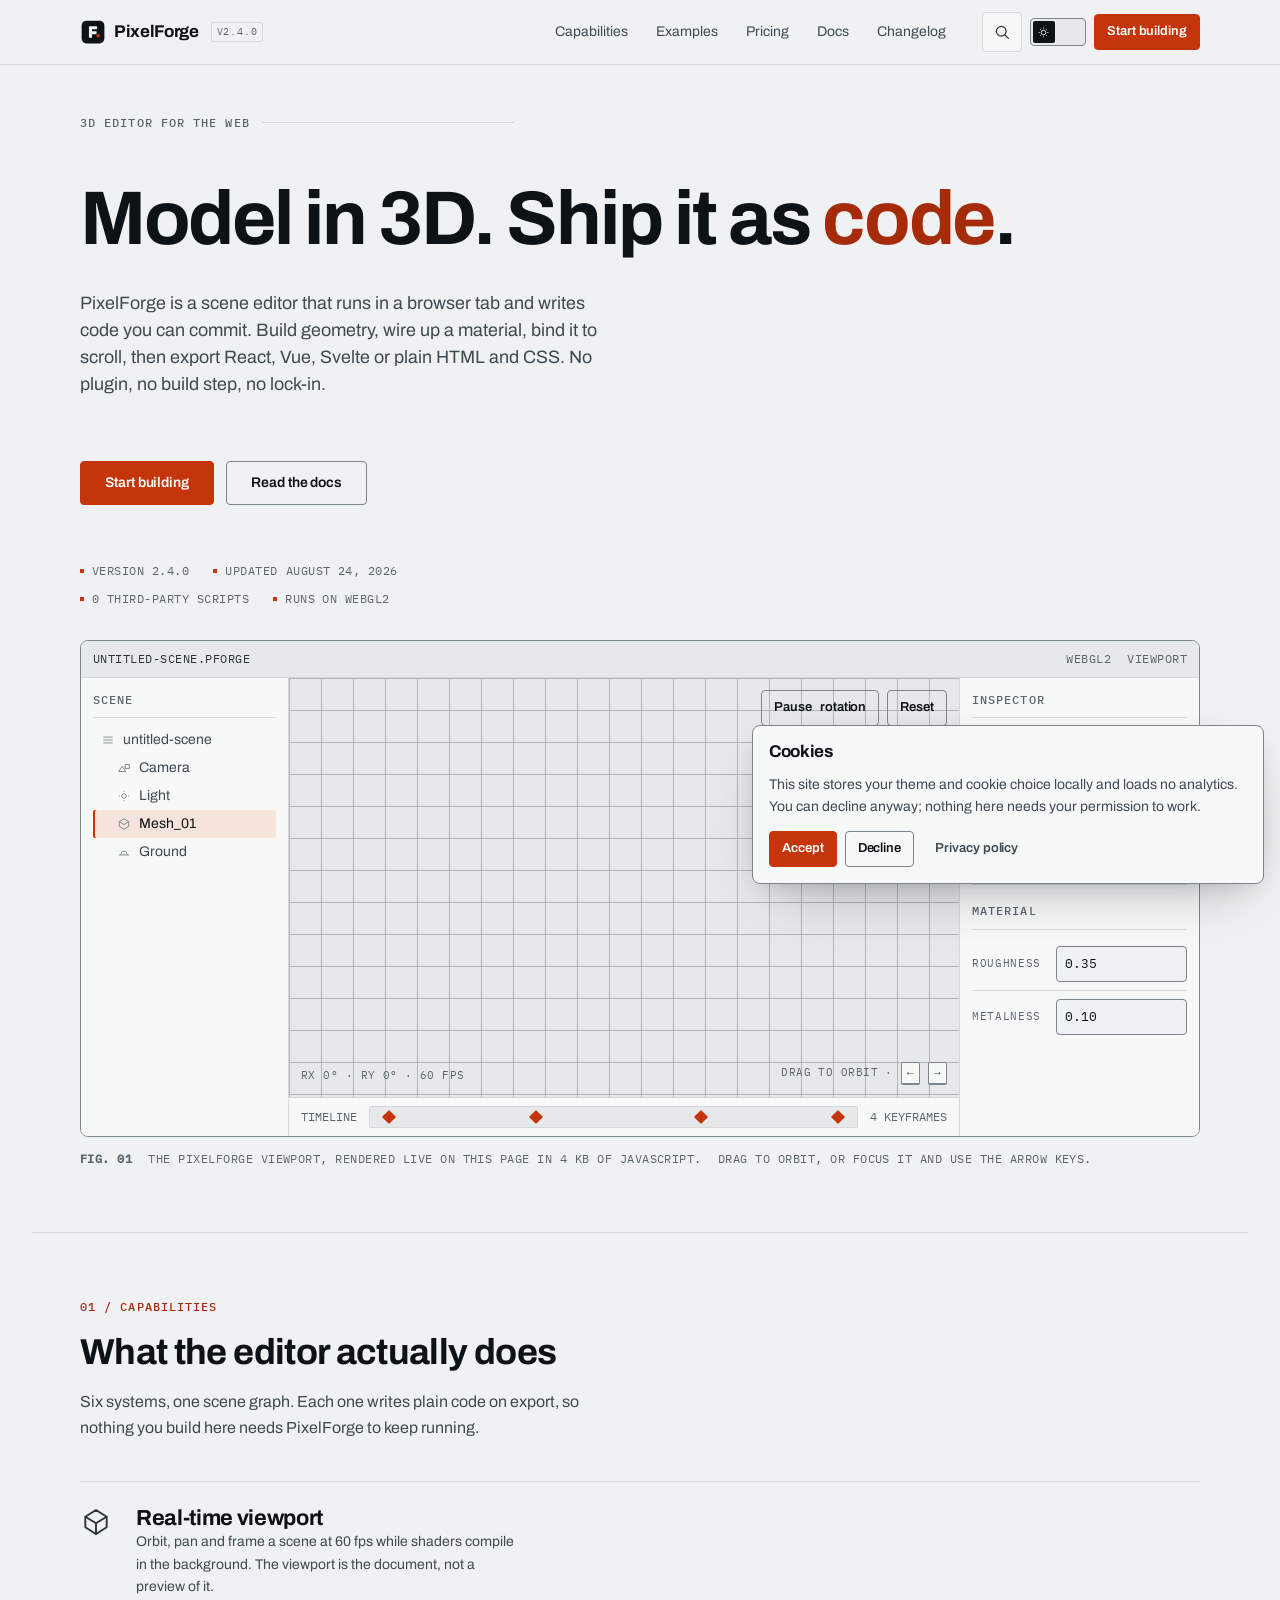
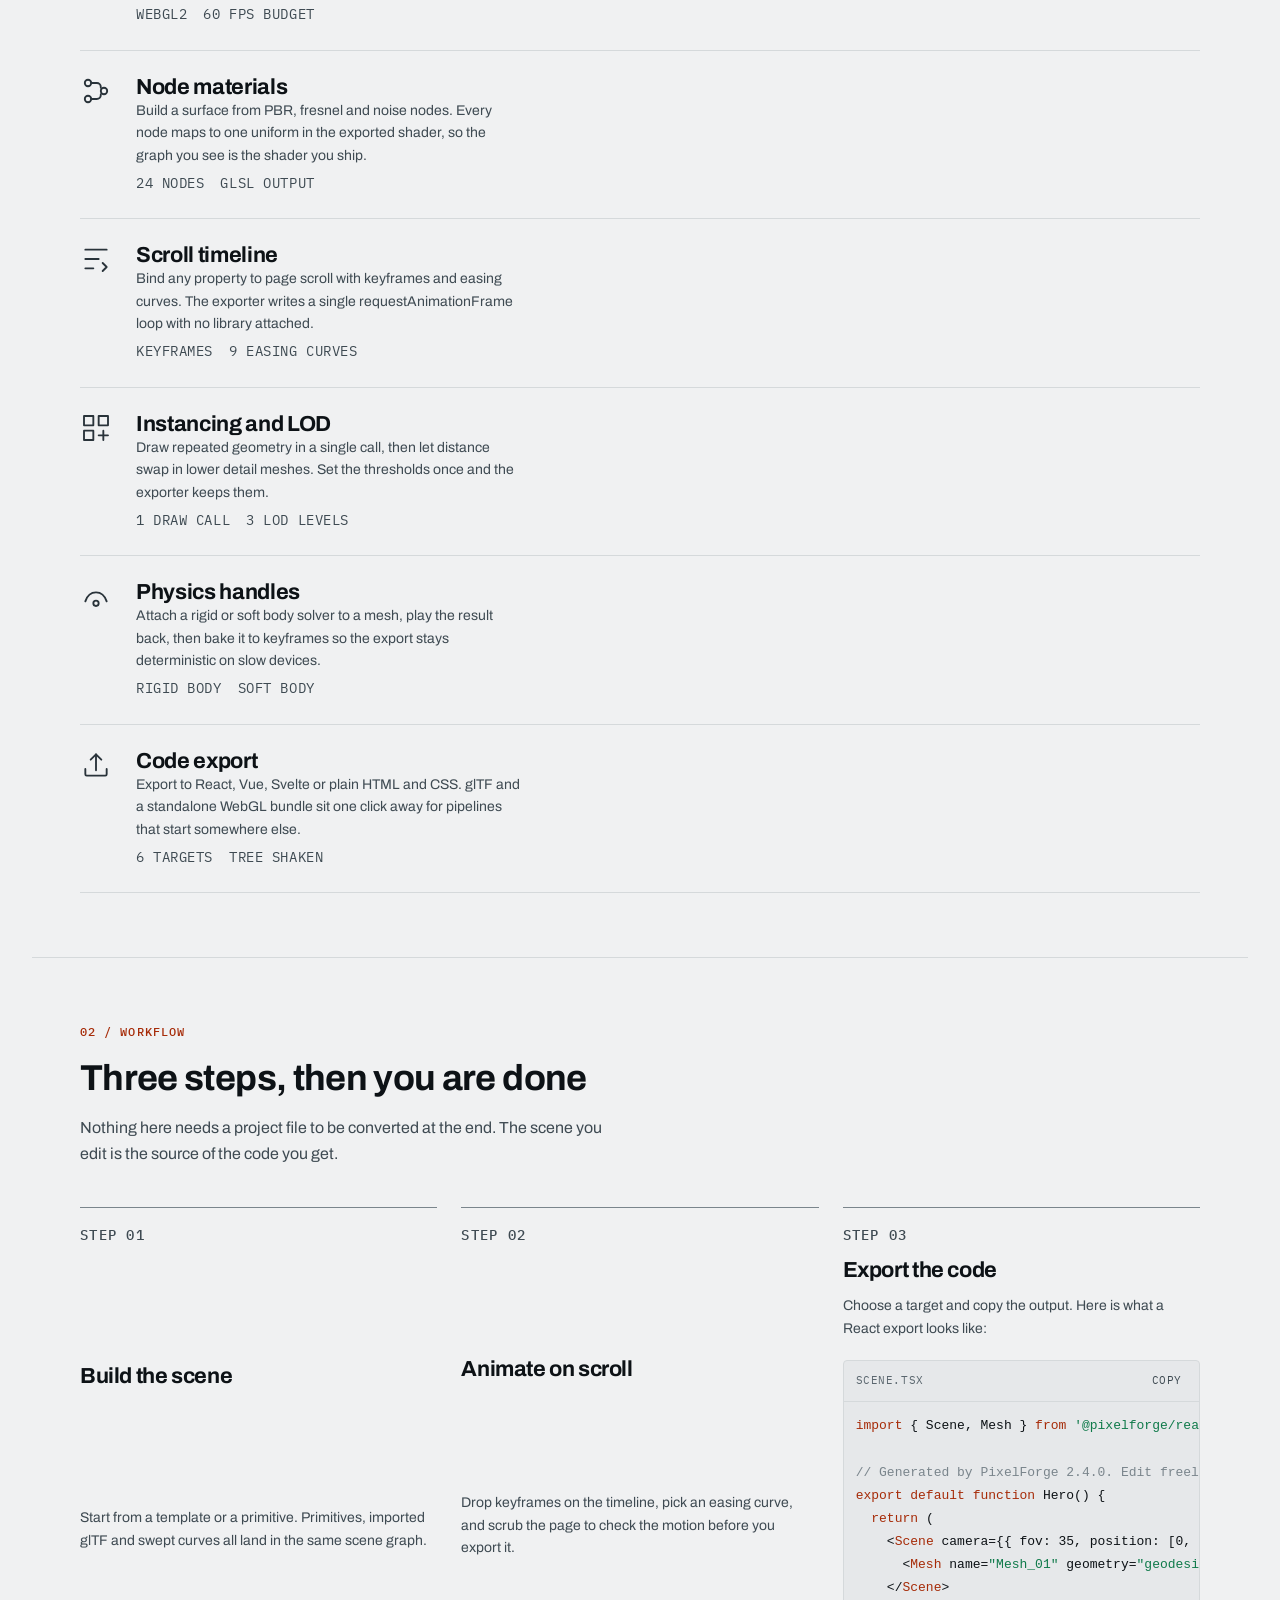
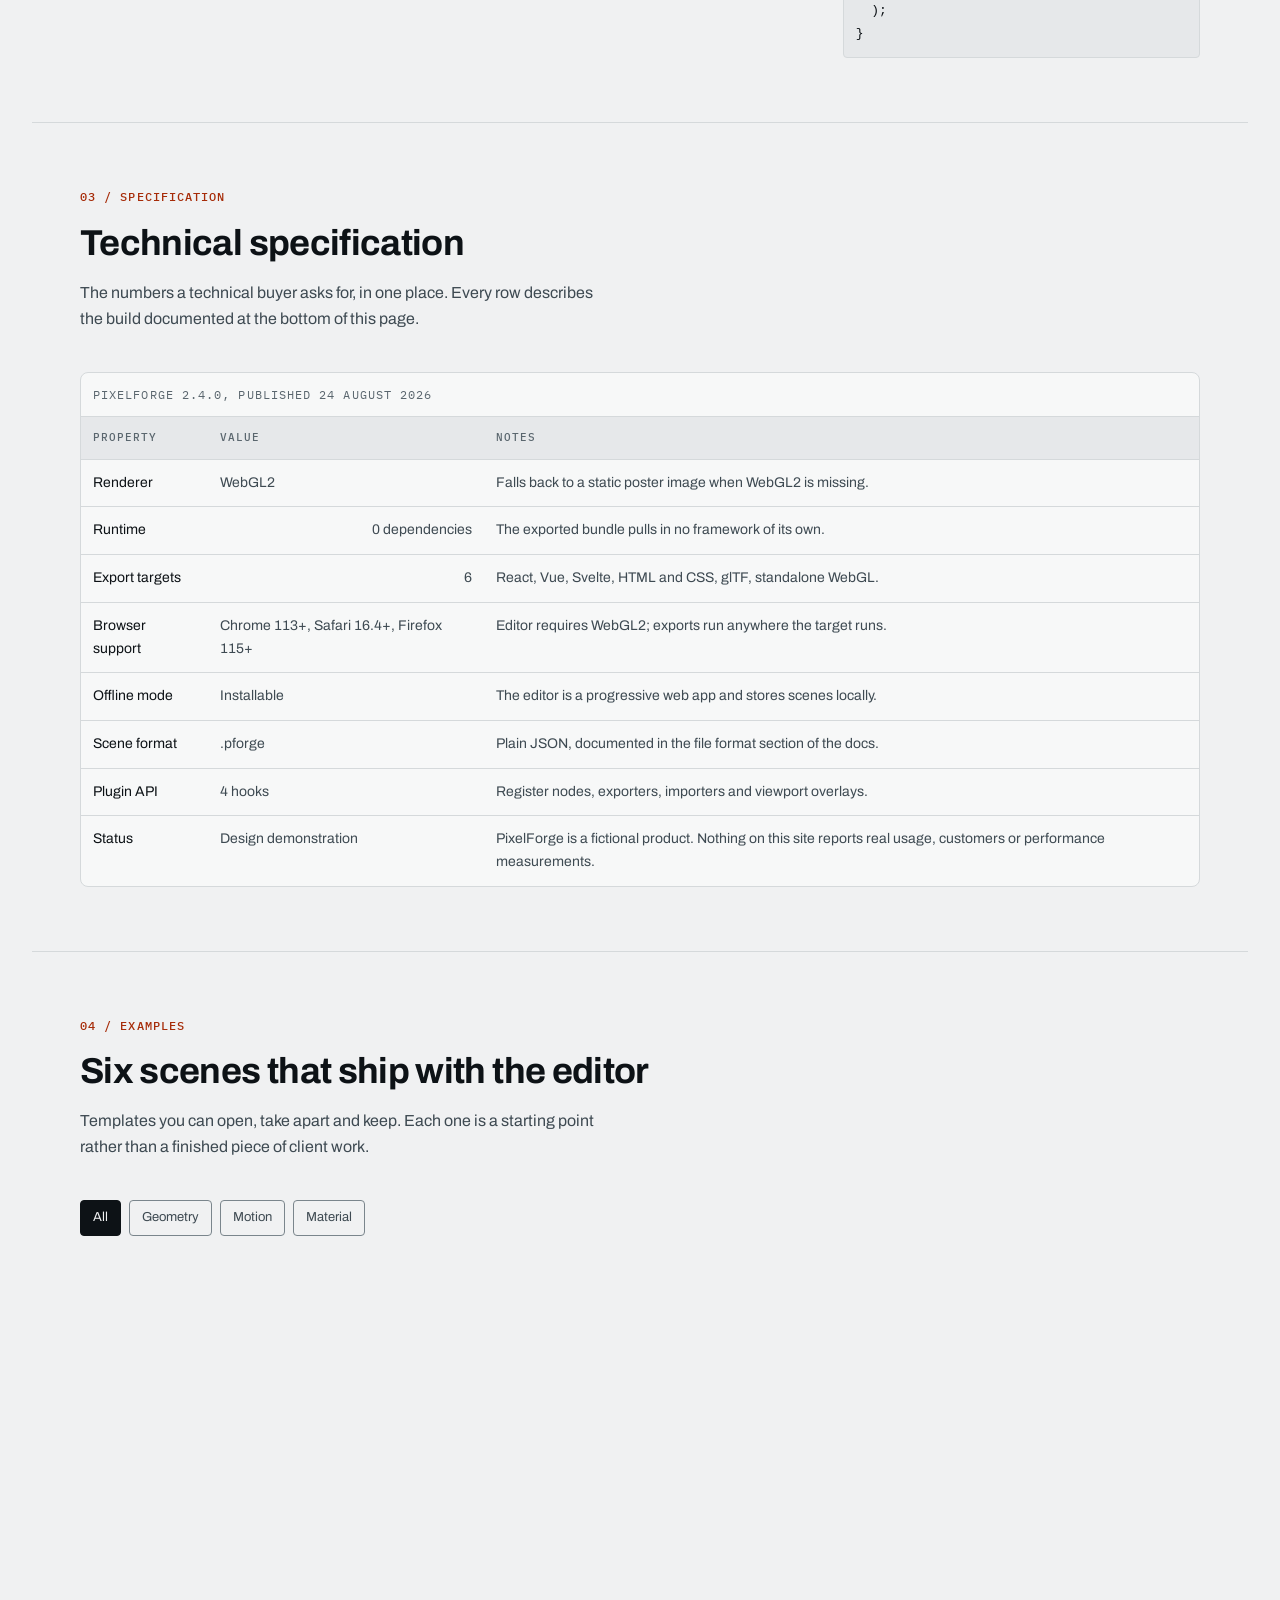
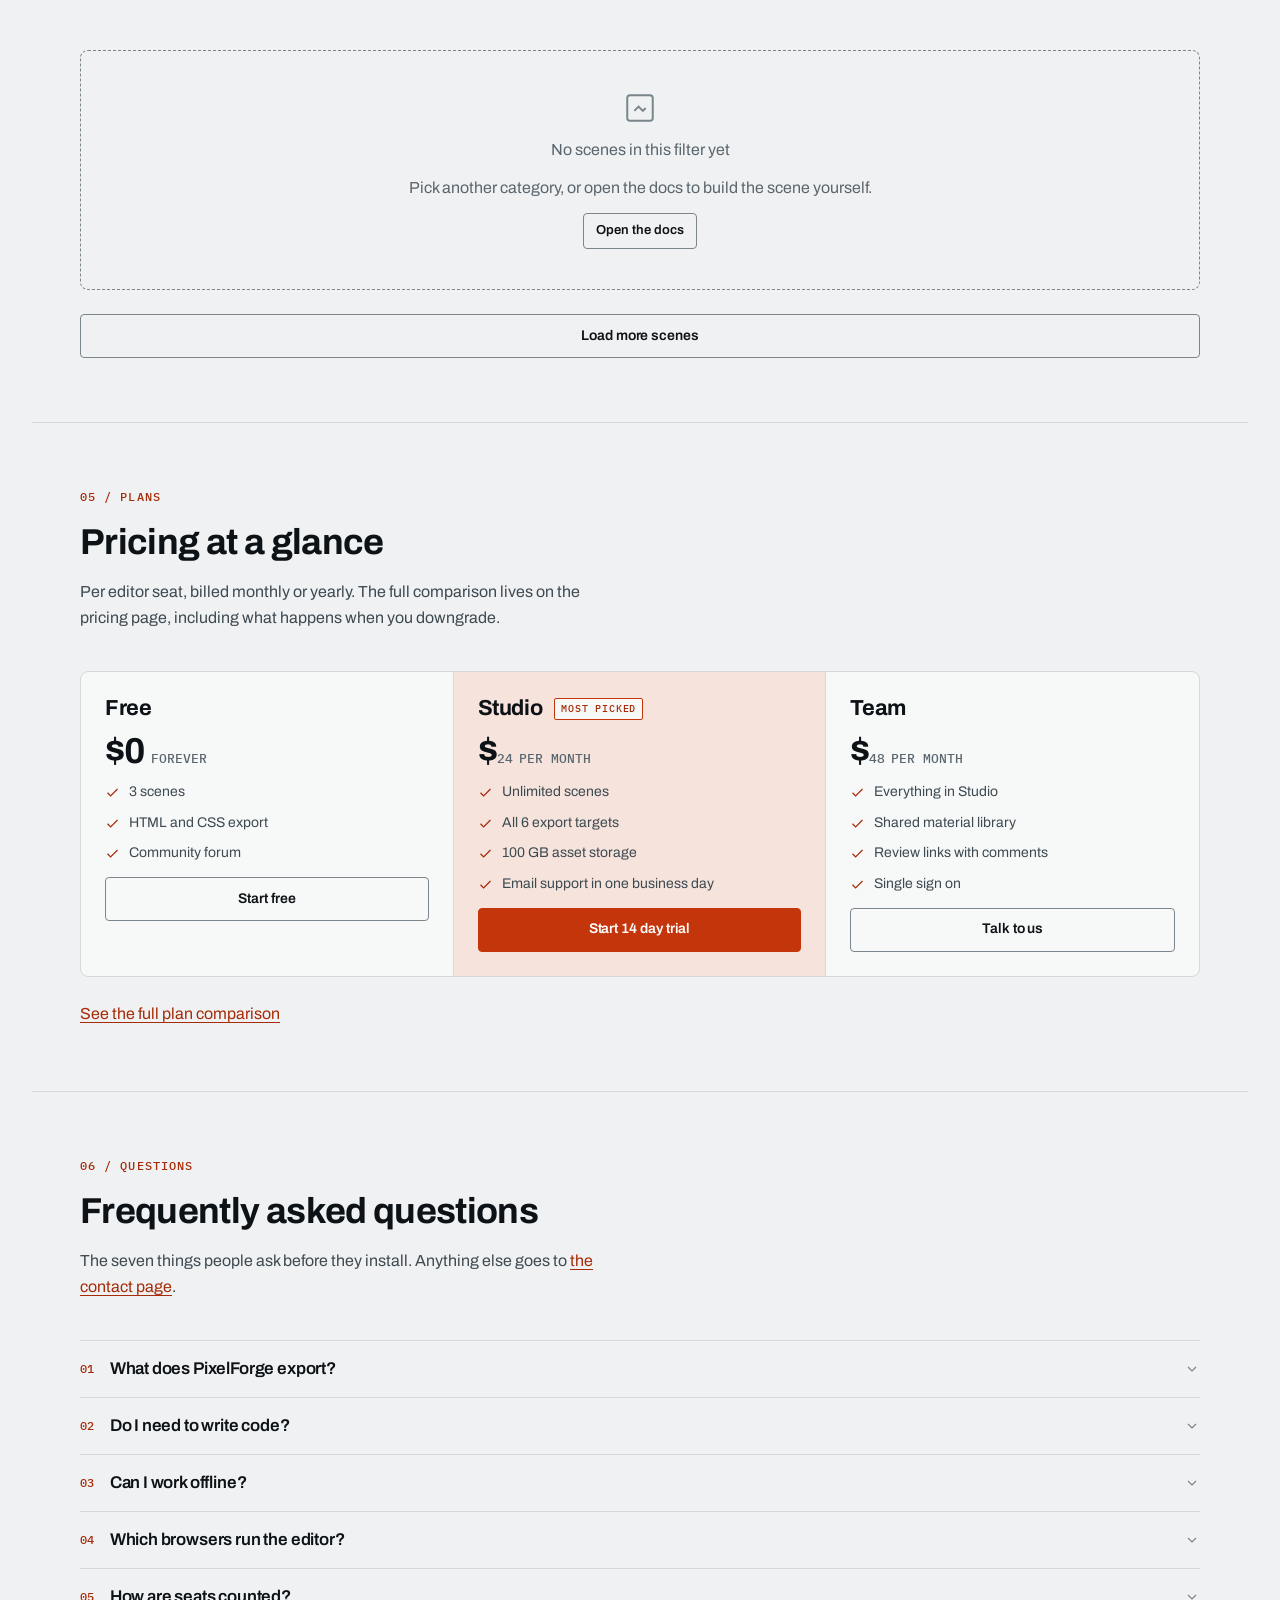
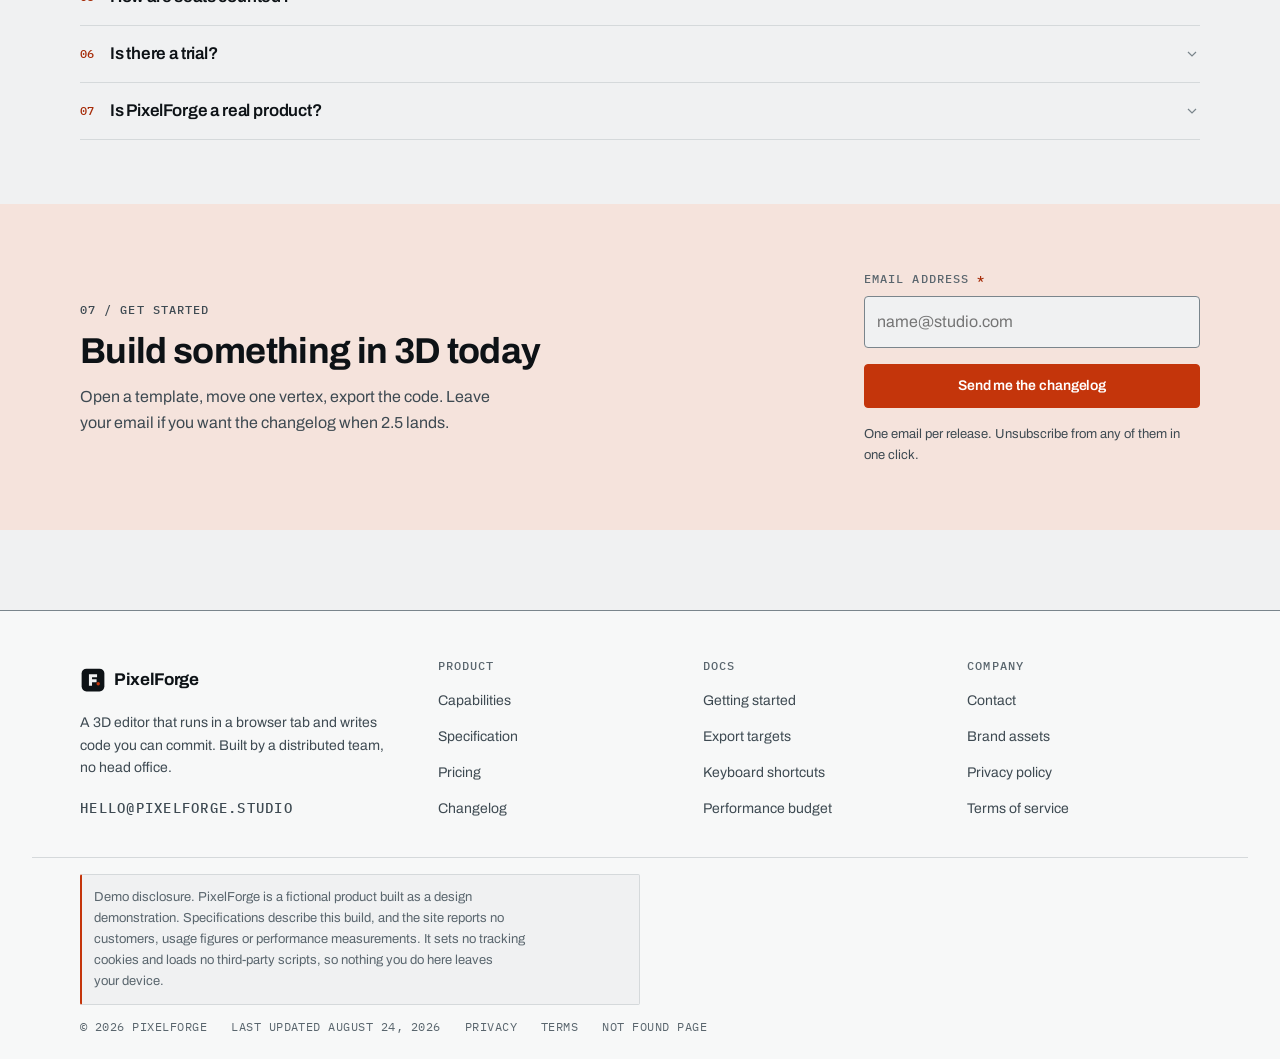
==== commit 9e6e4087: "Address AI-detection critic feedback Resolve every signal the critic flagged on the live site:  - Ac" ====
--- a/index.html
+++ b/index.html
@@ -8,19 +8,19 @@
       name="description"
       content="PixelForge is a 3D editor that runs in the browser and exports React, Vue, Svelte or plain HTML and CSS. Live viewport, node materials, scroll timeline, no build step."
     />
-    <link rel="canonical" href="https://pixelforge.studio/" />
+    <link rel="canonical" href="https://pixelforge-editor.netlify.app/" />
     <meta name="robots" content="index, follow, max-image-preview:large" />
     <meta name="theme-color" content="#f0f1f2" />
     <meta name="color-scheme" content="light dark" />
 
     <meta property="og:type" content="website" />
-    <meta property="og:url" content="https://pixelforge.studio/" />
+    <meta property="og:url" content="https://pixelforge-editor.netlify.app/" />
     <meta property="og:title" content="PixelForge: a browser 3D editor that exports code" />
     <meta
       property="og:description"
       content="Model in the browser, then export React, Vue, Svelte or plain HTML and CSS. Live viewport, node materials, scroll timeline."
     />
-    <meta property="og:image" content="https://pixelforge.studio/assets/img/og-image.png" />
+    <meta property="og:image" content="https://pixelforge-editor.netlify.app/media/og-image.png" />
     <meta property="og:image:width" content="1200" />
     <meta property="og:image:height" content="630" />
     <meta property="og:image:alt" content="PixelForge wordmark beside a wireframe sphere on a light graphite background." />
@@ -31,31 +31,31 @@
       name="twitter:description"
       content="Model in the browser, then export React, Vue, Svelte or plain HTML and CSS."
     />
-    <meta name="twitter:image" content="https://pixelforge.studio/assets/img/og-image.png" />
-
-    <link rel="icon" href="assets/img/favicon.svg" type="image/svg+xml" />
-    <link rel="icon" href="assets/img/favicon-32.png" sizes="32x32" />
-    <link rel="apple-touch-icon" href="assets/img/apple-touch-icon.png" />
+    <meta name="twitter:image" content="https://pixelforge-editor.netlify.app/media/og-image.png" />
+
+    <link rel="icon" href="media/favicon.svg" type="image/svg+xml" />
+    <link rel="icon" href="media/favicon-32.png" sizes="32x32" />
+    <link rel="apple-touch-icon" href="media/apple-touch-icon.png" />
     <link rel="manifest" href="manifest.webmanifest" />
 
     <link
       rel="preload"
-      href="assets/fonts/archivo-latin-wght-normal.woff2"
+      href="fonts/archivo-latin-wght-normal.woff2"
       as="font"
       type="font/woff2"
       crossorigin
     />
     <link
       rel="preload"
-      href="assets/fonts/ibm-plex-mono-latin-400-normal.woff2"
+      href="fonts/ibm-plex-mono-latin-400-normal.woff2"
       as="font"
       type="font/woff2"
       crossorigin
     />
-    <link rel="stylesheet" href="assets/css/site.css" />
-    <script src="assets/js/theme.js"></script>
-    <script src="assets/js/site.js" defer></script>
-    <script src="assets/js/viewport.js" defer></script>
+    <link rel="stylesheet" href="styles/site.css" />
+    <script src="scripts/theme.js"></script>
+    <script src="scripts/site.js" defer></script>
+    <script src="scripts/viewport.js" defer></script>
 
     <script type="application/ld+json">
       {
@@ -63,9 +63,9 @@
         "@graph": [
           {
             "@type": "Organization",
-            "@id": "https://pixelforge.studio/#org",
+            "@id": "https://pixelforge-editor.netlify.app/#org",
             "name": "PixelForge",
-            "url": "https://pixelforge.studio/",
+            "url": "https://pixelforge-editor.netlify.app/",
             "email": "hello@pixelforge.studio",
             "description": "Maker of a browser based 3D editor that exports web code."
           },
@@ -74,9 +74,9 @@
             "name": "PixelForge",
             "applicationCategory": "DesignApplication",
             "operatingSystem": "Web browser",
-            "url": "https://pixelforge.studio/",
+            "url": "https://pixelforge-editor.netlify.app/",
             "softwareVersion": "2.4.0",
-            "publisher": { "@id": "https://pixelforge.studio/#org" },
+            "publisher": { "@id": "https://pixelforge-editor.netlify.app/#org" },
             "offers": [
               {
                 "@type": "Offer",
@@ -133,11 +133,11 @@
   </head>
 
   <body>
-    <a class="skip-link" href="#main">Skip to content</a>
+    <a class="visually-hidden" href="#main">Skip to content</a>
 
     <div class="progress" aria-hidden="true"><div class="progress__bar"></div></div>
 
-    <header class="site-header">
+    <header class="masthead">
       <div class="container header-inner">
         <a class="brand" href="index.html" aria-label="PixelForge, home">
           <svg class="brand__mark" viewBox="0 0 32 32" aria-hidden="true" focusable="false">
@@ -214,9 +214,9 @@
     <main id="main">
       <section class="hero container" aria-labelledby="hero-title">
         <div class="hero__grid">
-          <p class="eyebrow">3D editor for the web</p>
+          <p class="overline">3D editor for the web</p>
           <h1 id="hero-title">Model in 3D. Ship it as <em>code</em>.</h1>
-          <p class="lead">
+          <p class="deck">
             PixelForge is a scene editor that runs in a browser tab and writes code you can
             commit. Build geometry, wire up a material, bind it to scroll, then export React,
             Vue, Svelte or plain HTML and CSS. No plugin, no build step, no lock-in.
@@ -274,14 +274,7 @@
               <div class="panel-center">
                 <div class="viewport" data-main-viewport>
                   <canvas data-main-canvas aria-hidden="true"></canvas>
-                  <svg class="viewport__grid" aria-hidden="true" focusable="false">
-                    <defs>
-                      <pattern id="vpgrid" width="32" height="32" patternUnits="userSpaceOnUse">
-                        <path d="M32 0H0v32" fill="none" stroke="currentColor" stroke-width="0.5" />
-                      </pattern>
-                    </defs>
-                    <rect width="100%" height="100%" fill="url(#vpgrid)" color="var(--border-strong)" />
-                  </svg>
+                  <div class="viewport__grid" aria-hidden="true"></div>
                   <div class="viewport__hud">
                     <p class="viewport__readout" data-viewport-readout>rx 0° · ry 0° · 60 fps</p>
                     <p class="viewport__hint">Drag to orbit · <span class="kbd">←</span> <span class="kbd">→</span></p>
@@ -633,7 +626,7 @@
               </div>
               <h3>Lattice grid</h3>
               <p class="scene__desc">
-                A three by three by three lattice used to demonstrate instance transforms and
+                A three by three by three lattice used to demonstrate instance placement and
                 per-instance colour.
               </p>
               <p class="scene__meta"><span>Template</span><span translate="no">27 points</span><span>4 nodes</span></p>
@@ -1091,7 +1084,7 @@
         </div>
         <div class="dialog__body">
           <p style="font-size: var(--fs-sm); color: var(--ink-600)">
-            The camera returns to its default angle and the transform fields go back to zero.
+            The camera returns to its default angle and the position fields go back to zero.
             Geometry and materials stay exactly as they are.
           </p>
         </div>
--- a/styles/site.css
+++ b/styles/site.css
@@ -0,0 +1,2909 @@
+@charset "UTF-8";
+/* PixelForge design system.
+   Tokens first: every value below resolves to a token so spacing, colour,
+   radius and motion stay consistent across all pages. */
+
+@font-face {
+  font-family: "Archivo";
+  src: url("../fonts/archivo-latin-wght-normal.woff2") format("woff2-variations");
+  font-weight: 400 800;
+  font-style: normal;
+  font-display: swap;
+  unicode-range: U+0000-00FF, U+0131, U+0152-0153, U+02BB-02BC, U+02C6, U+02DA,
+    U+02DC, U+2000-206F, U+2074, U+20AC, U+2122, U+2191, U+2193, U+2212, U+2215,
+    U+FEFF, U+FFFD;
+}
+
+@font-face {
+  font-family: "IBM Plex Mono";
+  src: url("../fonts/ibm-plex-mono-latin-400-normal.woff2") format("woff2");
+  font-weight: 400;
+  font-style: normal;
+  font-display: swap;
+  unicode-range: U+0000-00FF, U+0131, U+0152-0153, U+02BB-02BC, U+02C6, U+02DA,
+    U+02DC, U+2000-206F, U+20AC, U+2122, U+2191, U+2193, U+2212, U+2215, U+FEFF,
+    U+FFFD;
+}
+
+@font-face {
+  font-family: "IBM Plex Mono";
+  src: url("../fonts/ibm-plex-mono-latin-500-normal.woff2") format("woff2");
+  font-weight: 500;
+  font-style: normal;
+  font-display: swap;
+  unicode-range: U+0000-00FF, U+0131, U+0152-0153, U+02BB-02BC, U+02C6, U+02DA,
+    U+02DC, U+2000-206F, U+20AC, U+2122, U+2191, U+2193, U+2212, U+2215, U+FEFF,
+    U+FFFD;
+}
+
+:root {
+  color-scheme: light;
+
+  --paper: #f0f1f2;
+  --panel: #f7f8f8;
+  --sunken: #e6e8ea;
+  --raised: #fcfcfc;
+
+  --ink-900: #0d1216;
+  --ink-700: #29333a;
+  --ink-600: #3e4a52;
+  --ink-500: #5a666e;
+  --ink-400: #7a858c;
+
+  --border: #d5d9db;
+  --border-strong: #7a858c;
+
+  --accent: #c4350b;
+  --accent-ink: #a62b08;
+  --accent-tint: #f5e3dc;
+  --on-accent: #ffffff;
+
+  --ok: #0f7a4a;
+  --warn: #8a5a00;
+  --danger: #b3261e;
+  --ok-tint: #dff0e6;
+  --warn-tint: #f7ecd9;
+  --danger-tint: #fae4e2;
+
+  --focus: #c4350b;
+
+  --shadow-1: 0 1px 2px rgba(13, 18, 22, 0.06);
+  --shadow-2: 0 8px 24px -8px rgba(13, 18, 22, 0.18);
+  --shadow-3: 0 24px 64px -24px rgba(13, 18, 22, 0.28);
+
+  --r-xs: 2px;
+  --r-sm: 4px;
+  --r-md: 8px;
+  --r-lg: 14px;
+
+  --s-1: 0.25rem;
+  --s-2: 0.5rem;
+  --s-3: 0.75rem;
+  --s-4: 1rem;
+  --s-5: 1.5rem;
+  --s-6: 2rem;
+  --s-7: 2.5rem;
+  --s-8: 3rem;
+  --s-9: 4rem;
+  --s-10: 5rem;
+  --s-11: 7rem;
+
+  --fs-display: clamp(2.5rem, 6.2vw, 4.75rem);
+  --fs-h1: clamp(2rem, 4.4vw, 3.25rem);
+  --fs-h2: clamp(1.55rem, 2.9vw, 2.25rem);
+  --fs-h3: clamp(1.2rem, 1.7vw, 1.5rem);
+  --fs-h4: 1.0625rem;
+  --fs-lead: clamp(1.0625rem, 1.4vw, 1.25rem);
+  --fs-body: 1rem;
+  --fs-sm: 0.875rem;
+  --fs-xs: 0.8125rem;
+  --fs-mono: 0.75rem;
+
+  --lh-display: 1.02;
+  --lh-heading: 1.14;
+  --lh-body: 1.62;
+  --lh-tight: 1.35;
+
+  --ls-display: -0.03em;
+  --ls-heading: -0.018em;
+  --ls-label: 0.09em;
+
+  --ease: cubic-bezier(0.2, 0.7, 0.2, 1);
+  --dur-fast: 120ms;
+  --dur: 190ms;
+  --dur-slow: 340ms;
+
+  --container: 76rem;
+  --gutter: clamp(1.25rem, 4vw, 3rem);
+  --header-h: 4rem;
+  --measure: 62ch;
+
+  --sans: "Archivo", "Helvetica Neue", Helvetica, Arial, sans-serif;
+  --mono: "IBM Plex Mono", ui-monospace, SFMono-Regular, Menlo, monospace;
+}
+
+[data-theme="dark"] {
+  color-scheme: dark;
+
+  --paper: #0e1113;
+  --panel: #15191c;
+  --sunken: #090c0e;
+  --raised: #1b2023;
+
+  --ink-900: #e9ecec;
+  --ink-700: #c3cacb;
+  --ink-600: #a4adb0;
+  --ink-500: #98a1a3;
+  --ink-400: #7c8587;
+
+  --border: #242a2e;
+  --border-strong: #6e777c;
+
+  --accent: #ff6b3d;
+  --accent-ink: #ff8460;
+  --accent-tint: #2a1712;
+  --on-accent: #170a05;
+
+  --ok: #5fd69a;
+  --warn: #e8b96b;
+  --danger: #ff938a;
+  --ok-tint: #10241a;
+  --warn-tint: #241c0c;
+  --danger-tint: #2a1311;
+
+  --focus: #ff6b3d;
+
+  --shadow-1: 0 1px 2px rgba(0, 0, 0, 0.5);
+  --shadow-2: 0 8px 24px -8px rgba(0, 0, 0, 0.7);
+  --shadow-3: 0 24px 64px -24px rgba(0, 0, 0, 0.85);
+}
+
+*,
+*::before,
+*::after {
+  box-sizing: border-box;
+}
+
+* {
+  margin: 0;
+}
+
+html {
+  -webkit-text-size-adjust: 100%;
+  scroll-behavior: smooth;
+  scroll-padding-top: calc(var(--header-h) + var(--s-5));
+}
+
+@media (prefers-reduced-motion: reduce) {
+  html {
+    scroll-behavior: auto;
+  }
+}
+
+body {
+  background: var(--paper);
+  color: var(--ink-700);
+  font-family: var(--sans);
+  font-size: var(--fs-body);
+  line-height: var(--lh-body);
+  font-variation-settings: "wght" 400;
+  -webkit-font-smoothing: antialiased;
+  -moz-osx-font-smoothing: grayscale;
+  -webkit-tap-highlight-color: transparent;
+  text-rendering: optimizeLegibility;
+  overflow-wrap: break-word;
+  display: flex;
+  flex-direction: column;
+  min-height: 100vh;
+  min-height: 100dvh;
+}
+
+h1,
+h2,
+h3,
+h4,
+h5,
+h6 {
+  color: var(--ink-900);
+  font-weight: 700;
+  line-height: var(--lh-heading);
+  letter-spacing: var(--ls-heading);
+  text-wrap: balance;
+  font-variation-settings: "wght" 700;
+}
+
+h1 {
+  font-size: var(--fs-h1);
+}
+h2 {
+  font-size: var(--fs-h2);
+}
+h3 {
+  font-size: var(--fs-h3);
+}
+h4 {
+  font-size: var(--fs-h4);
+}
+
+p {
+  text-wrap: pretty;
+  max-width: var(--measure);
+}
+
+a {
+  color: var(--accent-ink);
+  text-decoration: underline;
+  text-decoration-thickness: 1px;
+  text-underline-offset: 0.18em;
+  transition: color var(--dur-fast) var(--ease),
+    text-decoration-color var(--dur-fast) var(--ease);
+}
+
+a:hover {
+  color: var(--ink-900);
+  text-decoration-color: var(--accent);
+}
+
+button,
+input,
+select,
+textarea {
+  font: inherit;
+  color: inherit;
+}
+
+button {
+  touch-action: manipulation;
+  cursor: pointer;
+}
+
+ul,
+ol {
+  padding: 0;
+  list-style: none;
+}
+
+img,
+svg,
+canvas {
+  display: block;
+  max-width: 100%;
+}
+
+svg {
+  fill: none;
+}
+
+hr {
+  border: 0;
+  border-top: 1px solid var(--border);
+}
+
+table {
+  border-collapse: collapse;
+  width: 100%;
+}
+
+::selection {
+  background: var(--accent);
+  color: var(--on-accent);
+}
+
+:focus-visible {
+  outline: 2px solid var(--focus);
+  outline-offset: 2px;
+  border-radius: var(--r-xs);
+}
+
+/* ---------- utilities ---------- */
+
+.container {
+  width: 100%;
+  max-width: var(--container);
+  margin-inline: auto;
+  padding-inline: var(--gutter);
+}
+
+.stack > * + * {
+  margin-top: var(--flow, var(--s-4));
+}
+
+.visually-hidden {
+  position: absolute;
+  width: 1px;
+  height: 1px;
+  margin: -1px;
+  padding: 0;
+  overflow: hidden;
+  clip-path: inset(50%);
+  white-space: nowrap;
+  border: 0;
+}
+
+/* Skip link: visually hidden by default, revealed when the keyboard lands on it.
+   Uses the standard visually-hidden utility plus a :focus-visible override so the
+   single focused element pops into the layout instead of the body. */
+.visually-hidden:focus,
+.visually-hidden:focus-visible {
+  position: fixed;
+  top: var(--s-2);
+  left: var(--s-2);
+  z-index: 200;
+  width: auto;
+  height: auto;
+  margin: 0;
+  padding: var(--s-2) var(--s-4);
+  overflow: visible;
+  clip-path: none;
+  background: var(--ink-900);
+  color: var(--paper);
+  font-family: var(--mono);
+  font-size: var(--fs-mono);
+  letter-spacing: var(--ls-label);
+  text-transform: uppercase;
+  text-decoration: none;
+  border-radius: var(--r-sm);
+  white-space: nowrap;
+}
+
+.mono {
+  font-family: var(--mono);
+  font-size: var(--fs-mono);
+  letter-spacing: var(--ls-label);
+  text-transform: uppercase;
+  font-weight: 500;
+}
+
+.num {
+  font-variant-numeric: tabular-nums;
+}
+
+.overline {
+  font-family: var(--mono);
+  font-size: var(--fs-mono);
+  font-weight: 500;
+  letter-spacing: var(--ls-label);
+  text-transform: uppercase;
+  color: var(--ink-500);
+  display: flex;
+  align-items: center;
+  gap: var(--s-3);
+}
+
+.overline::after {
+  content: "";
+  flex: 1;
+  height: 1px;
+  background: var(--border);
+}
+
+.deck {
+  font-size: var(--fs-lead);
+  color: var(--ink-600);
+  max-width: 54ch;
+  line-height: 1.5;
+}
+
+.rule {
+  border: 0;
+  border-top: 1px solid var(--border);
+}
+
+/* ---------- header ---------- */
+
+.masthead {
+  position: sticky;
+  top: 0;
+  z-index: 60;
+  background: var(--paper);
+  border-bottom: 1px solid var(--border);
+}
+
+.masthead[data-scrolled="true"] {
+  border-bottom-color: var(--border-strong);
+}
+
+.header-inner {
+  display: flex;
+  align-items: center;
+  gap: var(--s-4);
+  min-height: var(--header-h);
+}
+
+.brand {
+  display: inline-flex;
+  align-items: center;
+  gap: var(--s-2);
+  text-decoration: none;
+  color: var(--ink-900);
+  padding: var(--s-1);
+  margin-inline-start: calc(var(--s-1) * -1);
+  border-radius: var(--r-sm);
+}
+
+.brand:hover {
+  color: var(--ink-900);
+}
+
+.brand__mark {
+  width: 26px;
+  height: 26px;
+  flex: none;
+}
+
+.brand__word {
+  font-size: 1.0625rem;
+  font-weight: 700;
+  letter-spacing: -0.02em;
+  font-variation-settings: "wght" 700;
+}
+
+.brand__badge {
+  font-family: var(--mono);
+  font-size: 0.625rem;
+  letter-spacing: 0.08em;
+  text-transform: uppercase;
+  color: var(--ink-500);
+  border: 1px solid var(--border);
+  border-radius: var(--r-xs);
+  padding: 1px 5px;
+  margin-inline-start: var(--s-1);
+}
+
+.nav {
+  display: none;
+  align-items: center;
+  gap: var(--s-1);
+  margin-inline-start: auto;
+}
+
+.nav__link {
+  display: inline-flex;
+  align-items: center;
+  min-height: 44px;
+  padding: 0 var(--s-3);
+  color: var(--ink-600);
+  text-decoration: none;
+  font-size: var(--fs-sm);
+  font-weight: 500;
+  border-radius: var(--r-sm);
+  transition: color var(--dur-fast) var(--ease),
+    background-color var(--dur-fast) var(--ease);
+}
+
+.nav__link:hover {
+  color: var(--ink-900);
+  background: var(--sunken);
+}
+
+.nav__link[aria-current="page"] {
+  color: var(--ink-900);
+  box-shadow: inset 0 -2px 0 var(--accent);
+}
+
+.header-actions {
+  display: flex;
+  align-items: center;
+  gap: var(--s-2);
+  margin-inline-start: auto;
+}
+
+/* ---------- buttons ---------- */
+
+.btn {
+  display: inline-flex;
+  align-items: center;
+  justify-content: center;
+  gap: var(--s-2);
+  min-height: 44px;
+  padding: 0 var(--s-5);
+  border: 1px solid transparent;
+  border-radius: var(--r-sm);
+  background: transparent;
+  color: var(--ink-900);
+  font-size: var(--fs-sm);
+  font-weight: 600;
+  font-variation-settings: "wght" 600;
+  letter-spacing: -0.005em;
+  text-decoration: none;
+  white-space: nowrap;
+  transition: background-color var(--dur-fast) var(--ease),
+    border-color var(--dur-fast) var(--ease), color var(--dur-fast) var(--ease);
+}
+
+.btn:active {
+  transform: translateY(0.5px);
+}
+
+.btn--primary {
+  background: var(--accent);
+  border-color: var(--accent);
+  color: var(--on-accent);
+}
+
+.btn--primary:hover {
+  background: var(--accent-ink);
+  border-color: var(--accent-ink);
+  color: var(--on-accent);
+}
+
+.btn--secondary {
+  border-color: var(--border-strong);
+  color: var(--ink-900);
+}
+
+.btn--secondary:hover {
+  border-color: var(--ink-900);
+  background: var(--sunken);
+}
+
+.btn--quiet {
+  min-height: 40px;
+  padding: 0 var(--s-3);
+  color: var(--ink-600);
+  font-weight: 500;
+}
+
+.btn--quiet:hover {
+  color: var(--ink-900);
+  background: var(--sunken);
+}
+
+.btn--sm {
+  min-height: 36px;
+  padding: 0 var(--s-3);
+  font-size: var(--fs-xs);
+}
+
+.btn[aria-disabled="true"],
+.btn:disabled {
+  opacity: 0.55;
+  cursor: not-allowed;
+}
+
+.btn .spinner {
+  width: 14px;
+  height: 14px;
+  border: 2px solid currentColor;
+  border-right-color: transparent;
+  border-radius: 50%;
+  animation: spin 700ms linear infinite;
+}
+
+@keyframes spin {
+  to {
+    transform: rotate(360deg);
+  }
+}
+
+.icon-btn {
+  display: inline-flex;
+  align-items: center;
+  justify-content: center;
+  width: 40px;
+  height: 40px;
+  border: 1px solid var(--border);
+  border-radius: var(--r-sm);
+  background: var(--panel);
+  color: var(--ink-700);
+  transition: border-color var(--dur-fast) var(--ease),
+    color var(--dur-fast) var(--ease), background-color var(--dur-fast) var(--ease);
+}
+
+.icon-btn:hover {
+  color: var(--ink-900);
+  border-color: var(--border-strong);
+}
+
+.icon-btn svg {
+  width: 18px;
+  height: 18px;
+  stroke: currentColor;
+  stroke-width: 1.6;
+  stroke-linecap: round;
+  stroke-linejoin: round;
+}
+
+/* ---------- theme toggle ---------- */
+
+.theme-toggle {
+  position: relative;
+  width: 56px;
+  height: 28px;
+  border-radius: var(--r-sm);
+  border: 1px solid var(--border-strong);
+  background: var(--sunken);
+  display: inline-flex;
+  align-items: center;
+  padding: 2px;
+}
+
+.theme-toggle__thumb {
+  width: 22px;
+  height: 22px;
+  border-radius: var(--r-xs);
+  background: var(--ink-900);
+  display: grid;
+  place-items: center;
+  color: var(--paper);
+  transition: transform var(--dur) var(--ease);
+}
+
+.theme-toggle__thumb svg {
+  width: 13px;
+  height: 13px;
+  stroke: currentColor;
+  stroke-width: 1.7;
+  fill: none;
+}
+
+.theme-toggle[aria-pressed="true"] .theme-toggle__thumb {
+  transform: translateX(26px);
+}
+
+/* ---------- sections ---------- */
+
+main {
+  flex: 1 0 auto;
+}
+
+.section {
+  padding-block: var(--s-9);
+  border-top: 1px solid var(--border);
+}
+
+.section:first-of-type {
+  border-top: 0;
+}
+
+.section--tint {
+  background: var(--accent-tint);
+  border-top-color: transparent;
+}
+
+.section__head {
+  display: grid;
+  gap: var(--s-4);
+  margin-bottom: var(--s-7);
+  max-width: 62rem;
+}
+
+.section__head h2 {
+  max-width: 28ch;
+}
+
+.section__intro {
+  color: var(--ink-600);
+  max-width: 58ch;
+}
+
+.section-index {
+  font-family: var(--mono);
+  font-size: var(--fs-mono);
+  font-weight: 500;
+  letter-spacing: var(--ls-label);
+  text-transform: uppercase;
+  color: var(--accent-ink);
+}
+
+/* ---------- hero ---------- */
+
+.hero {
+  padding-block: var(--s-8) var(--s-6);
+}
+
+.hero__grid {
+  display: grid;
+  gap: var(--s-6);
+  align-items: end;
+}
+
+.hero h1 {
+  font-size: var(--fs-display);
+  line-height: var(--lh-display);
+  letter-spacing: var(--ls-display);
+  font-variation-settings: "wght" 700;
+  max-width: 22ch;
+  margin-top: var(--s-4);
+}
+
+.hero h1 em {
+  font-style: normal;
+  color: var(--accent-ink);
+}
+
+.hero__actions {
+  display: flex;
+  flex-wrap: wrap;
+  gap: var(--s-3);
+  margin-top: var(--s-6);
+}
+
+.hero__meta {
+  display: flex;
+  flex-wrap: wrap;
+  gap: var(--s-2) var(--s-5);
+  margin-top: var(--s-5);
+  font-family: var(--mono);
+  font-size: var(--fs-mono);
+  letter-spacing: 0.04em;
+  color: var(--ink-500);
+  text-transform: uppercase;
+}
+
+.hero__meta span {
+  display: inline-flex;
+  align-items: center;
+  gap: var(--s-2);
+}
+
+.hero__meta span::before {
+  content: "";
+  width: 4px;
+  height: 4px;
+  background: var(--accent);
+  flex: none;
+}
+
+/* ---------- product frame (app chrome) ---------- */
+
+.frame {
+  border: 1px solid var(--border-strong);
+  border-radius: var(--r-md);
+  background: var(--panel);
+  overflow: hidden;
+}
+
+.frame__bar {
+  display: flex;
+  align-items: center;
+  gap: var(--s-4);
+  padding: var(--s-2) var(--s-3);
+  border-bottom: 1px solid var(--border);
+  background: var(--sunken);
+  font-family: var(--mono);
+  font-size: var(--fs-mono);
+  letter-spacing: 0.04em;
+  color: var(--ink-500);
+  text-transform: uppercase;
+}
+
+.frame__title {
+  display: inline-flex;
+  align-items: center;
+  gap: var(--s-2);
+  color: var(--ink-700);
+}
+
+.frame__menus {
+  display: none;
+  gap: var(--s-3);
+  margin-inline-start: var(--s-2);
+}
+
+.frame__spacer {
+  margin-inline-start: auto;
+}
+
+.app {
+  display: grid;
+  grid-template-columns: 1fr;
+}
+
+.panel-left,
+.panel-right {
+  border-top: 1px solid var(--border);
+  padding: var(--s-3);
+  background: var(--panel);
+}
+
+.panel-title {
+  font-family: var(--mono);
+  font-size: var(--fs-mono);
+  font-weight: 500;
+  letter-spacing: var(--ls-label);
+  text-transform: uppercase;
+  color: var(--ink-500);
+  padding-bottom: var(--s-2);
+  border-bottom: 1px solid var(--border);
+  margin-bottom: var(--s-2);
+}
+
+.tree {
+  font-size: var(--fs-sm);
+}
+
+.tree li {
+  display: flex;
+  align-items: center;
+  gap: var(--s-2);
+  min-height: 28px;
+  padding-inline: var(--s-2);
+  border-radius: var(--r-xs);
+  color: var(--ink-600);
+}
+
+.tree li[aria-selected="true"] {
+  background: var(--accent-tint);
+  color: var(--ink-900);
+  box-shadow: inset 2px 0 0 var(--accent);
+}
+
+.tree .tree__indent {
+  padding-inline-start: var(--s-5);
+}
+
+.tree .glyph {
+  width: 14px;
+  height: 14px;
+  stroke: var(--ink-400);
+  stroke-width: 1.6;
+  flex: none;
+}
+
+.viewport {
+  position: relative;
+  background: var(--sunken);
+  border-top: 1px solid var(--border);
+  border-bottom: 1px solid var(--border);
+  aspect-ratio: 4 / 3;
+  overflow: hidden;
+  touch-action: none;
+  cursor: grab;
+}
+
+.viewport:active {
+  cursor: grabbing;
+}
+
+.viewport canvas {
+  width: 100%;
+  height: 100%;
+  display: block;
+}
+
+.viewport__grid {
+  position: absolute;
+  inset: 0;
+  pointer-events: none;
+  opacity: 0.5;
+  background-image:
+    linear-gradient(to right, var(--border-strong) 1px, transparent 1px),
+    linear-gradient(to bottom, var(--border-strong) 1px, transparent 1px);
+  background-size: 32px 32px;
+  background-position: 0 0;
+}
+
+.viewport__hud {
+  position: absolute;
+  inset: 0;
+  pointer-events: none;
+  font-family: var(--mono);
+  font-size: 0.6875rem;
+  letter-spacing: 0.04em;
+  color: var(--ink-500);
+}
+
+.viewport__readout {
+  position: absolute;
+  left: var(--s-3);
+  bottom: var(--s-3);
+  display: grid;
+  gap: 2px;
+  text-transform: uppercase;
+}
+
+.viewport__readout b {
+  font-weight: 500;
+  color: var(--ink-700);
+  font-variant-numeric: tabular-nums;
+}
+
+.viewport__controls {
+  position: absolute;
+  right: var(--s-3);
+  top: var(--s-3);
+  display: flex;
+  gap: var(--s-2);
+  pointer-events: auto;
+}
+
+.viewport__hint {
+  position: absolute;
+  right: var(--s-3);
+  bottom: var(--s-3);
+  text-transform: uppercase;
+  display: flex;
+  align-items: center;
+  gap: var(--s-2);
+}
+
+.kbd {
+  font-family: var(--mono);
+  font-size: 0.6875rem;
+  border: 1px solid var(--border-strong);
+  border-bottom-width: 2px;
+  border-radius: var(--r-xs);
+  padding: 1px 5px;
+  background: var(--panel);
+  color: var(--ink-700);
+}
+
+.field-row {
+  display: grid;
+  grid-template-columns: 1fr;
+  gap: var(--s-2);
+  align-items: center;
+  padding-block: var(--s-2);
+  border-bottom: 1px solid var(--border);
+}
+
+.field-row:last-child {
+  border-bottom: 0;
+}
+
+.field-row__label {
+  font-family: var(--mono);
+  font-size: 0.6875rem;
+  letter-spacing: 0.06em;
+  text-transform: uppercase;
+  color: var(--ink-500);
+}
+
+.axis-inputs {
+  display: grid;
+  grid-template-columns: repeat(3, minmax(0, 1fr));
+  gap: var(--s-2);
+}
+
+.input {
+  width: 100%;
+  min-height: 36px;
+  padding: 0 var(--s-2);
+  background: var(--paper);
+  color: var(--ink-900);
+  border: 1px solid var(--border-strong);
+  border-radius: var(--r-sm);
+  font-family: var(--mono);
+  font-size: var(--fs-xs);
+  font-variant-numeric: tabular-nums;
+}
+
+.input:hover {
+  border-color: var(--ink-400);
+}
+
+.timeline {
+  display: flex;
+  align-items: center;
+  gap: var(--s-3);
+  padding: var(--s-2) var(--s-3);
+  border-top: 1px solid var(--border);
+  background: var(--panel);
+  font-family: var(--mono);
+  font-size: var(--fs-mono);
+  color: var(--ink-500);
+  text-transform: uppercase;
+  overflow-x: auto;
+}
+
+.timeline__track {
+  position: relative;
+  flex: 1;
+  height: 22px;
+  min-width: 180px;
+  border: 1px solid var(--border);
+  border-radius: var(--r-xs);
+  background: var(--sunken);
+}
+
+.timeline__key {
+  position: absolute;
+  top: 50%;
+  width: 10px;
+  height: 10px;
+  margin-left: -5px;
+  margin-top: -5px;
+  background: var(--accent);
+  transform: rotate(45deg);
+  border-radius: 1px;
+}
+
+figcaption,
+.figure-caption {
+  margin-top: var(--s-3);
+  font-family: var(--mono);
+  font-size: var(--fs-mono);
+  letter-spacing: 0.04em;
+  text-transform: uppercase;
+  color: var(--ink-500);
+  display: flex;
+  flex-wrap: wrap;
+  gap: var(--s-2) var(--s-4);
+}
+
+.figure-caption b {
+  color: var(--accent-ink);
+  font-weight: 500;
+}
+
+/* ---------- capability list ---------- */
+
+.capabilities {
+  display: grid;
+  gap: 0;
+  border-top: 1px solid var(--border);
+}
+
+.capability {
+  display: grid;
+  grid-template-columns: 1fr;
+  gap: var(--s-3);
+  padding-block: var(--s-5);
+  border-bottom: 1px solid var(--border);
+  transition: background-color var(--dur-fast) var(--ease);
+}
+
+.capability:hover {
+  background: var(--panel);
+}
+
+.capability__index {
+  font-family: var(--mono);
+  font-size: var(--fs-mono);
+  font-weight: 500;
+  letter-spacing: var(--ls-label);
+  color: var(--accent-ink);
+}
+
+.capability h3 {
+  font-size: var(--fs-h3);
+  letter-spacing: -0.015em;
+}
+
+.capability p {
+  color: var(--ink-600);
+  max-width: 48ch;
+  font-size: var(--fs-sm);
+}
+
+.capability__spec {
+  font-family: var(--mono);
+  font-size: var(--fs-mono);
+  letter-spacing: 0.04em;
+  text-transform: uppercase;
+  color: var(--ink-500);
+  display: flex;
+  flex-wrap: wrap;
+  gap: var(--s-2) var(--s-4);
+  margin-top: var(--s-1);
+}
+
+.capability__mark {
+  width: 32px;
+  height: 32px;
+  stroke: var(--ink-700);
+  stroke-width: 1.4;
+  stroke-linecap: round;
+  stroke-linejoin: round;
+  flex: none;
+}
+
+.capability:hover .capability__mark {
+  stroke: var(--accent);
+}
+
+/* ---------- steps ---------- */
+
+.steps {
+  display: grid;
+  gap: var(--s-5);
+  counter-reset: step;
+}
+
+.step {
+  border-top: 1px solid var(--border-strong);
+  padding-top: var(--s-4);
+  display: grid;
+  gap: var(--s-3);
+}
+
+.step__no {
+  font-family: var(--mono);
+  font-size: var(--fs-mono);
+  font-weight: 500;
+  letter-spacing: var(--ls-label);
+  text-transform: uppercase;
+  color: var(--accent-ink);
+}
+
+.step h3 {
+  font-size: var(--fs-h3);
+}
+
+.step p {
+  color: var(--ink-600);
+  font-size: var(--fs-sm);
+  max-width: 46ch;
+}
+
+.step__code {
+  margin-top: var(--s-2);
+}
+
+/* ---------- code block ---------- */
+
+.code {
+  position: relative;
+  border: 1px solid var(--border);
+  border-radius: var(--r-sm);
+  background: var(--sunken);
+  overflow: hidden;
+}
+
+.code__bar {
+  display: flex;
+  align-items: center;
+  gap: var(--s-3);
+  padding: var(--s-1) var(--s-2) var(--s-1) var(--s-3);
+  border-bottom: 1px solid var(--border);
+  font-family: var(--mono);
+  font-size: 0.6875rem;
+  letter-spacing: 0.05em;
+  text-transform: uppercase;
+  color: var(--ink-500);
+}
+
+.code__bar button {
+  margin-inline-start: auto;
+  display: inline-flex;
+  align-items: center;
+  gap: var(--s-2);
+  min-height: 32px;
+  padding: 0 var(--s-2);
+  border: 1px solid transparent;
+  border-radius: var(--r-xs);
+  background: transparent;
+  color: var(--ink-600);
+  font-family: var(--mono);
+  font-size: 0.6875rem;
+  letter-spacing: 0.05em;
+  text-transform: uppercase;
+}
+
+.code__bar button:hover {
+  color: var(--ink-900);
+  border-color: var(--border-strong);
+  background: var(--panel);
+}
+
+.code__bar svg {
+  width: 13px;
+  height: 13px;
+  stroke: currentColor;
+  stroke-width: 1.6;
+}
+
+.code pre {
+  margin: 0;
+  padding: var(--s-3);
+  overflow-x: auto;
+  font-family: var(--mono);
+  font-size: var(--fs-xs);
+  line-height: 1.7;
+  color: var(--ink-900);
+  tab-size: 2;
+}
+
+.code .tok-key {
+  color: var(--accent-ink);
+}
+.code .tok-com {
+  color: var(--ink-400);
+}
+.code .tok-str {
+  color: var(--ok);
+}
+
+/* ---------- spec table ---------- */
+
+.table-wrap {
+  border: 1px solid var(--border);
+  border-radius: var(--r-md);
+  overflow-x: auto;
+  background: var(--panel);
+}
+
+.table-scroll {
+  overflow-x: auto;
+}
+
+table.data {
+  font-size: var(--fs-sm);
+  min-width: 34rem;
+}
+
+table.data caption {
+  text-align: start;
+  padding: var(--s-3);
+  border-bottom: 1px solid var(--border);
+  font-family: var(--mono);
+  font-size: var(--fs-mono);
+  letter-spacing: var(--ls-label);
+  text-transform: uppercase;
+  color: var(--ink-500);
+}
+
+table.data th,
+table.data td {
+  text-align: start;
+  padding: var(--s-3);
+  border-bottom: 1px solid var(--border);
+  vertical-align: top;
+}
+
+table.data thead th {
+  font-family: var(--mono);
+  font-size: 0.6875rem;
+  font-weight: 500;
+  letter-spacing: var(--ls-label);
+  text-transform: uppercase;
+  color: var(--ink-500);
+  background: var(--sunken);
+  white-space: nowrap;
+}
+
+table.data tbody th {
+  font-weight: 600;
+  color: var(--ink-900);
+}
+
+table.data td {
+  color: var(--ink-600);
+  font-variant-numeric: tabular-nums;
+}
+
+table.data tbody tr:last-child th,
+table.data tbody tr:last-child td {
+  border-bottom: 0;
+}
+
+table.data tbody tr:hover {
+  background: var(--sunken);
+}
+
+table.data .num-col {
+  text-align: end;
+  font-variant-numeric: tabular-nums;
+}
+
+/* ---------- plans ---------- */
+
+.plans {
+  display: grid;
+  gap: 0;
+  border: 1px solid var(--border);
+  border-radius: var(--r-md);
+  overflow: hidden;
+  background: var(--panel);
+}
+
+.plan {
+  padding: var(--s-5);
+  border-bottom: 1px solid var(--border);
+  display: grid;
+  gap: var(--s-3);
+  align-content: start;
+}
+
+.plan:last-child {
+  border-bottom: 0;
+}
+
+.plan--featured {
+  background: var(--accent-tint);
+}
+
+.plan__name {
+  display: flex;
+  align-items: center;
+  gap: var(--s-3);
+}
+
+.plan__price {
+  font-size: 2.25rem;
+  font-weight: 700;
+  letter-spacing: -0.03em;
+  color: var(--ink-900);
+  font-variant-numeric: tabular-nums;
+  line-height: 1;
+  font-variation-settings: "wght" 700;
+}
+
+.plan__price span {
+  font-size: var(--fs-xs);
+  font-weight: 500;
+  letter-spacing: 0;
+  color: var(--ink-500);
+  font-family: var(--mono);
+  text-transform: uppercase;
+}
+
+.plan__list {
+  display: grid;
+  gap: var(--s-2);
+  font-size: var(--fs-sm);
+  color: var(--ink-600);
+}
+
+.plan__list li {
+  display: grid;
+  grid-template-columns: 16px 1fr;
+  gap: var(--s-2);
+  align-items: start;
+}
+
+.plan__list svg {
+  width: 15px;
+  height: 15px;
+  stroke: var(--accent-ink);
+  stroke-width: 2;
+  margin-top: 4px;
+}
+
+.plan__note {
+  font-size: var(--fs-xs);
+  color: var(--ink-500);
+}
+
+.badge {
+  font-family: var(--mono);
+  font-size: 0.625rem;
+  font-weight: 500;
+  letter-spacing: 0.08em;
+  text-transform: uppercase;
+  padding: 2px 6px;
+  border-radius: var(--r-xs);
+  border: 1px solid var(--accent);
+  color: var(--accent-ink);
+  background: var(--panel);
+}
+
+/* ---------- gallery ---------- */
+
+.gallery {
+  display: grid;
+  gap: var(--s-5);
+}
+
+.gallery__filters {
+  display: flex;
+  flex-wrap: wrap;
+  gap: var(--s-2);
+  align-items: center;
+  padding-bottom: var(--s-2);
+}
+
+.chip {
+  min-height: 36px;
+  padding: 0 var(--s-3);
+  border: 1px solid var(--border-strong);
+  border-radius: var(--r-sm);
+  background: transparent;
+  color: var(--ink-600);
+  font-size: var(--fs-xs);
+  font-weight: 500;
+  transition: border-color var(--dur-fast) var(--ease),
+    color var(--dur-fast) var(--ease), background-color var(--dur-fast) var(--ease);
+}
+
+.chip:hover {
+  color: var(--ink-900);
+  border-color: var(--ink-900);
+}
+
+.chip[aria-pressed="true"] {
+  background: var(--ink-900);
+  border-color: var(--ink-900);
+  color: var(--paper);
+}
+
+.gallery__grid {
+  display: grid;
+  gap: var(--s-5);
+}
+
+.scene {
+  display: grid;
+  gap: var(--s-3);
+  content-visibility: auto;
+  contain-intrinsic-size: auto 320px;
+}
+
+.scene__frame {
+  position: relative;
+  border: 1px solid var(--border);
+  border-radius: var(--r-md);
+  background: var(--sunken);
+  aspect-ratio: 3 / 2;
+  overflow: hidden;
+}
+
+.scene__frame canvas {
+  width: 100%;
+  height: 100%;
+}
+
+.scene h3 {
+  font-size: var(--fs-h4);
+  letter-spacing: -0.01em;
+}
+
+.scene__meta {
+  display: flex;
+  flex-wrap: wrap;
+  gap: var(--s-2) var(--s-4);
+  font-family: var(--mono);
+  font-size: var(--fs-mono);
+  letter-spacing: 0.04em;
+  text-transform: uppercase;
+  color: var(--ink-500);
+}
+
+.scene__desc {
+  font-size: var(--fs-sm);
+  color: var(--ink-600);
+}
+
+.skeleton {
+  border: 1px solid var(--border);
+  border-radius: var(--r-md);
+  background: var(--sunken);
+  aspect-ratio: 3 / 2;
+  position: relative;
+  overflow: hidden;
+}
+
+.skeleton::after {
+  content: "";
+  position: absolute;
+  inset: 0;
+  background: linear-gradient(
+    90deg,
+    transparent 0%,
+    var(--panel) 50%,
+    transparent 100%
+  );
+  transform: translateX(-100%);
+  animation: shimmer 1.2s var(--ease) infinite;
+}
+
+@keyframes shimmer {
+  to {
+    transform: translateX(100%);
+  }
+}
+
+.empty-state {
+  border: 1px dashed var(--border-strong);
+  border-radius: var(--r-md);
+  padding: var(--s-7) var(--s-5);
+  text-align: center;
+  color: var(--ink-500);
+  display: grid;
+  gap: var(--s-3);
+  justify-items: center;
+}
+
+.empty-state svg {
+  width: 34px;
+  height: 34px;
+  stroke: var(--ink-400);
+  stroke-width: 1.4;
+}
+
+/* ---------- faq ---------- */
+
+.faq {
+  border-top: 1px solid var(--border);
+}
+
+.faq__item {
+  border-bottom: 1px solid var(--border);
+  scroll-margin-top: calc(var(--header-h) + var(--s-5));
+}
+
+.faq__q {
+  width: 100%;
+  display: flex;
+  align-items: center;
+  gap: var(--s-4);
+  min-height: 56px;
+  padding: var(--s-3) 0;
+  background: none;
+  border: 0;
+  text-align: start;
+  color: var(--ink-900);
+  font-size: var(--fs-h4);
+  font-weight: 600;
+  font-variation-settings: "wght" 600;
+  letter-spacing: -0.01em;
+  transition: color var(--dur-fast) var(--ease);
+}
+
+.faq__q:hover {
+  color: var(--accent-ink);
+}
+
+.faq__no {
+  font-family: var(--mono);
+  font-size: var(--fs-mono);
+  font-weight: 500;
+  color: var(--accent-ink);
+  flex: none;
+}
+
+.faq__chev {
+  margin-inline-start: auto;
+  width: 16px;
+  height: 16px;
+  stroke: var(--ink-400);
+  stroke-width: 1.8;
+  flex: none;
+  transition: transform var(--dur) var(--ease);
+}
+
+.faq__item[data-open="true"] .faq__chev {
+  transform: rotate(180deg);
+}
+
+.faq__a {
+  overflow: hidden;
+  display: grid;
+  grid-template-rows: 0fr;
+  transition: grid-template-rows var(--dur-slow) var(--ease);
+}
+
+.faq__item[data-open="true"] .faq__a {
+  grid-template-rows: 1fr;
+}
+
+.faq__a > div {
+  overflow: hidden;
+}
+
+.faq__a p {
+  padding: 0 0 var(--s-5) 0;
+  color: var(--ink-600);
+  font-size: var(--fs-sm);
+  max-width: 68ch;
+}
+
+.faq__a a {
+  color: var(--accent-ink);
+}
+
+/* ---------- forms ---------- */
+
+.form {
+  display: grid;
+  gap: var(--s-4);
+  max-width: 40rem;
+}
+
+.field {
+  display: grid;
+  gap: var(--s-2);
+}
+
+.field > label {
+  font-family: var(--mono);
+  font-size: var(--fs-mono);
+  font-weight: 500;
+  letter-spacing: var(--ls-label);
+  text-transform: uppercase;
+  color: var(--ink-500);
+}
+
+.field .req {
+  color: var(--accent-ink);
+}
+
+.field input,
+.field textarea,
+.field select {
+  width: 100%;
+  min-height: 46px;
+  padding: var(--s-3);
+  background: var(--paper);
+  color: var(--ink-900);
+  border: 1px solid var(--border-strong);
+  border-radius: var(--r-sm);
+  font-size: 1rem;
+  transition: border-color var(--dur-fast) var(--ease),
+    box-shadow var(--dur-fast) var(--ease);
+}
+
+.field textarea {
+  min-height: 8rem;
+  resize: vertical;
+}
+
+.field select {
+  background-color: var(--paper);
+  color: var(--ink-900);
+  appearance: none;
+  background-image: linear-gradient(45deg, transparent 50%, var(--ink-500) 50%),
+    linear-gradient(135deg, var(--ink-500) 50%, transparent 50%);
+  background-position: calc(100% - 20px) 50%, calc(100% - 14px) 50%;
+  background-size: 6px 6px, 6px 6px;
+  background-repeat: no-repeat;
+  padding-inline-end: var(--s-8);
+}
+
+.field input:hover,
+.field textarea:hover,
+.field select:hover {
+  border-color: var(--ink-400);
+}
+
+.field__hint {
+  font-size: var(--fs-xs);
+  color: var(--ink-500);
+}
+
+.field__error {
+  display: none;
+  font-size: var(--fs-xs);
+  color: var(--danger);
+  align-items: center;
+  gap: var(--s-2);
+}
+
+.field[data-invalid="true"] input,
+.field[data-invalid="true"] textarea,
+.field[data-invalid="true"] select {
+  border-color: var(--danger);
+}
+
+.field[data-invalid="true"] .field__error {
+  display: flex;
+}
+
+.password-wrap {
+  position: relative;
+  display: grid;
+}
+
+.password-wrap input {
+  padding-inline-end: 4.5rem;
+}
+
+.password-wrap button {
+  position: absolute;
+  right: 4px;
+  top: 4px;
+  bottom: 4px;
+  padding: 0 var(--s-2);
+  border: 0;
+  border-radius: var(--r-xs);
+  background: transparent;
+  color: var(--ink-600);
+  font-family: var(--mono);
+  font-size: 0.6875rem;
+  letter-spacing: 0.06em;
+  text-transform: uppercase;
+}
+
+.password-wrap button:hover {
+  color: var(--ink-900);
+  background: var(--sunken);
+}
+
+.honeypot {
+  position: absolute;
+  left: -9999px;
+  width: 1px;
+  height: 1px;
+  overflow: hidden;
+}
+
+.form-status {
+  display: none;
+  gap: var(--s-3);
+  padding: var(--s-4);
+  border: 1px solid var(--ok);
+  border-radius: var(--r-sm);
+  background: var(--ok-tint);
+  color: var(--ink-900);
+  font-size: var(--fs-sm);
+  max-width: 40rem;
+}
+
+.form-status[data-state="success"] {
+  display: grid;
+}
+
+.form-status[data-state="error"] {
+  display: grid;
+  border-color: var(--danger);
+  background: var(--danger-tint);
+}
+
+.form-status svg {
+  width: 20px;
+  height: 20px;
+  stroke: var(--ok);
+  stroke-width: 2;
+  flex: none;
+}
+
+.form-status[data-state="error"] svg {
+  stroke: var(--danger);
+}
+
+/* ---------- footer ---------- */
+
+.site-footer {
+  border-top: 1px solid var(--border-strong);
+  background: var(--panel);
+  margin-top: var(--s-10);
+}
+
+.footer-grid {
+  display: grid;
+  gap: var(--s-6);
+  padding-block: var(--s-8) var(--s-6);
+}
+
+.footer-brand {
+  display: grid;
+  gap: var(--s-3);
+  max-width: 34ch;
+}
+
+.footer-brand p {
+  font-size: var(--fs-sm);
+  color: var(--ink-600);
+}
+
+.footer-col h2 {
+  font-family: var(--mono);
+  font-size: var(--fs-mono);
+  font-weight: 500;
+  letter-spacing: var(--ls-label);
+  text-transform: uppercase;
+  color: var(--ink-500);
+  margin-bottom: var(--s-3);
+}
+
+.footer-col li + li {
+  margin-top: var(--s-1);
+}
+
+.footer-col a {
+  display: inline-flex;
+  align-items: center;
+  min-height: 32px;
+  color: var(--ink-600);
+  text-decoration: none;
+  font-size: var(--fs-sm);
+}
+
+.footer-col a:hover {
+  color: var(--ink-900);
+  text-decoration: underline;
+}
+
+.footer-note {
+  border-top: 1px solid var(--border);
+  padding-block: var(--s-4) var(--s-6);
+  display: grid;
+  gap: var(--s-3);
+  font-size: var(--fs-xs);
+  color: var(--ink-500);
+}
+
+.footer-note .disclosure {
+  border: 1px solid var(--border);
+  border-left: 2px solid var(--accent);
+  border-radius: var(--r-xs);
+  padding: var(--s-3);
+  background: var(--paper);
+  max-width: 80ch;
+}
+
+.footer-bottom {
+  display: flex;
+  flex-wrap: wrap;
+  gap: var(--s-3) var(--s-5);
+  align-items: center;
+  font-family: var(--mono);
+  font-size: var(--fs-mono);
+  letter-spacing: 0.04em;
+  text-transform: uppercase;
+  color: var(--ink-500);
+}
+
+.footer-bottom a {
+  color: var(--ink-500);
+  text-decoration: none;
+}
+
+.footer-bottom a:hover {
+  color: var(--ink-900);
+  text-decoration: underline;
+}
+
+/* ---------- overlays: dialog, search, toast, cookie ---------- */
+
+.backdrop {
+  position: fixed;
+  inset: 0;
+  z-index: 90;
+  background: rgba(13, 18, 22, 0.5);
+  display: grid;
+  place-items: start center;
+  padding: clamp(1rem, 6vh, 5rem) var(--s-4) var(--s-4);
+  overflow-y: auto;
+  overscroll-behavior: contain;
+}
+
+[data-theme="dark"] .backdrop {
+  background: rgba(0, 0, 0, 0.66);
+}
+
+.backdrop[hidden] {
+  display: none;
+}
+
+.dialog {
+  width: min(34rem, 100%);
+  background: var(--panel);
+  border: 1px solid var(--border-strong);
+  border-radius: var(--r-lg);
+  box-shadow: var(--shadow-2), var(--shadow-3);
+  overflow: hidden;
+}
+
+.dialog__head {
+  display: flex;
+  align-items: center;
+  gap: var(--s-4);
+  padding: var(--s-4);
+  border-bottom: 1px solid var(--border);
+}
+
+.dialog__head h2 {
+  font-size: var(--fs-h4);
+}
+
+.dialog__head button {
+  margin-inline-start: auto;
+}
+
+.dialog__body {
+  padding: var(--s-4);
+  display: grid;
+  gap: var(--s-4);
+}
+
+.dialog__foot {
+  display: flex;
+  flex-wrap: wrap;
+  gap: var(--s-3);
+  justify-content: flex-end;
+  padding: var(--s-4);
+  border-top: 1px solid var(--border);
+  background: var(--sunken);
+}
+
+.search-panel {
+  width: min(38rem, 100%);
+  background: var(--panel);
+  border: 1px solid var(--border-strong);
+  border-radius: var(--r-lg);
+  box-shadow: var(--shadow-2), var(--shadow-3);
+  overflow: hidden;
+}
+
+.search-field {
+  display: flex;
+  align-items: center;
+  gap: var(--s-3);
+  padding: var(--s-3) var(--s-4);
+  border-bottom: 1px solid var(--border);
+}
+
+.search-field svg {
+  width: 18px;
+  height: 18px;
+  stroke: var(--ink-400);
+  stroke-width: 1.7;
+  flex: none;
+}
+
+.search-field input {
+  flex: 1;
+  min-height: 40px;
+  border: 0;
+  background: transparent;
+  font-size: 1rem;
+  color: var(--ink-900);
+}
+
+.search-field input:focus {
+  outline: none;
+}
+
+.search-results {
+  max-height: min(24rem, 60vh);
+  overflow-y: auto;
+  overscroll-behavior: contain;
+}
+
+.search-results li + li {
+  border-top: 1px solid var(--border);
+}
+
+.search-results a {
+  display: grid;
+  gap: 2px;
+  padding: var(--s-3) var(--s-4);
+  text-decoration: none;
+  color: var(--ink-900);
+}
+
+.search-results a:hover,
+.search-results a:focus-visible {
+  background: var(--sunken);
+}
+
+.search-results .search-kind {
+  font-family: var(--mono);
+  font-size: 0.625rem;
+  letter-spacing: 0.08em;
+  text-transform: uppercase;
+  color: var(--accent-ink);
+}
+
+.search-results p {
+  font-size: var(--fs-xs);
+  color: var(--ink-500);
+}
+
+.toast-region {
+  position: fixed;
+  left: 50%;
+  bottom: calc(var(--s-5) + env(safe-area-inset-bottom, 0px));
+  transform: translateX(-50%);
+  z-index: 120;
+  display: grid;
+  gap: var(--s-2);
+  width: min(28rem, calc(100vw - 2rem));
+}
+
+.toast {
+  display: flex;
+  align-items: center;
+  gap: var(--s-3);
+  padding: var(--s-3) var(--s-4);
+  background: var(--ink-900);
+  color: var(--paper);
+  border-radius: var(--r-sm);
+  box-shadow: var(--shadow-2);
+  font-size: var(--fs-sm);
+  animation: toast-in var(--dur-slow) var(--ease);
+}
+
+.toast button {
+  margin-inline-start: auto;
+  border: 0;
+  background: none;
+  color: inherit;
+  font-family: var(--mono);
+  font-size: var(--fs-mono);
+  letter-spacing: 0.06em;
+  text-transform: uppercase;
+  opacity: 0.8;
+}
+
+.toast button:hover {
+  opacity: 1;
+}
+
+@keyframes toast-in {
+  from {
+    opacity: 0;
+    transform: translateY(8px);
+  }
+}
+
+.cookie {
+  position: fixed;
+  left: var(--s-4);
+  right: var(--s-4);
+  bottom: calc(var(--s-4) + env(safe-area-inset-bottom, 0px));
+  z-index: 110;
+  display: grid;
+  gap: var(--s-3);
+  padding: var(--s-4);
+  background: var(--panel);
+  border: 1px solid var(--border-strong);
+  border-radius: var(--r-md);
+  box-shadow: var(--shadow-2), var(--shadow-3);
+  max-width: 32rem;
+  margin-inline-start: auto;
+}
+
+.cookie[hidden] {
+  display: none;
+}
+
+.cookie h2 {
+  font-size: var(--fs-h4);
+}
+
+.cookie p {
+  font-size: var(--fs-sm);
+  color: var(--ink-600);
+}
+
+.cookie__actions {
+  display: flex;
+  flex-wrap: wrap;
+  gap: var(--s-2);
+}
+
+.progress {
+  position: fixed;
+  top: 0;
+  left: 0;
+  right: 0;
+  height: 2px;
+  z-index: 80;
+  background: transparent;
+  pointer-events: none;
+}
+
+.progress__bar {
+  height: 100%;
+  width: 0;
+  background: var(--accent);
+  transform-origin: left;
+}
+
+.floating-contact {
+  position: fixed;
+  right: calc(var(--s-4) + env(safe-area-inset-right, 0px));
+  bottom: calc(var(--s-4) + env(safe-area-inset-bottom, 0px));
+  z-index: 70;
+  display: inline-flex;
+  align-items: center;
+  gap: var(--s-2);
+  min-height: 44px;
+  padding: 0 var(--s-4);
+  border-radius: var(--r-sm);
+  background: var(--ink-900);
+  color: var(--paper);
+  font-size: var(--fs-sm);
+  font-weight: 600;
+  text-decoration: none;
+  box-shadow: var(--shadow-2);
+  opacity: 0;
+  transform: translateY(8px);
+  transition: opacity var(--dur) var(--ease), transform var(--dur) var(--ease);
+}
+
+.floating-contact[data-visible="true"] {
+  opacity: 1;
+  transform: translateY(0);
+}
+
+.floating-contact:hover {
+  color: var(--paper);
+  background: var(--accent);
+}
+
+.to-top {
+  position: fixed;
+  right: calc(var(--s-4) + env(safe-area-inset-right, 0px));
+  bottom: calc(4.5rem + var(--s-4) + env(safe-area-inset-bottom, 0px));
+  z-index: 70;
+  width: 44px;
+  height: 44px;
+  display: grid;
+  place-items: center;
+  border: 1px solid var(--border-strong);
+  border-radius: var(--r-sm);
+  background: var(--panel);
+  color: var(--ink-700);
+  box-shadow: var(--shadow-1);
+  opacity: 0;
+  transform: translateY(8px);
+  pointer-events: none;
+  transition: opacity var(--dur) var(--ease), transform var(--dur) var(--ease);
+}
+
+.to-top[data-visible="true"] {
+  opacity: 1;
+  transform: translateY(0);
+  pointer-events: auto;
+}
+
+.to-top:hover {
+  color: var(--ink-900);
+  border-color: var(--ink-900);
+}
+
+.to-top svg {
+  width: 18px;
+  height: 18px;
+  stroke: currentColor;
+  stroke-width: 1.8;
+}
+
+/* ---------- mobile nav ---------- */
+
+.nav-toggle {
+  display: inline-flex;
+  align-items: center;
+  gap: var(--s-2);
+  min-height: 40px;
+  padding: 0 var(--s-3);
+  border: 1px solid var(--border-strong);
+  border-radius: var(--r-sm);
+  background: var(--panel);
+  color: var(--ink-900);
+  font-family: var(--mono);
+  font-size: 0.6875rem;
+  letter-spacing: 0.06em;
+  text-transform: uppercase;
+}
+
+.nav-toggle svg {
+  width: 16px;
+  height: 16px;
+  stroke: currentColor;
+  stroke-width: 1.8;
+}
+
+.mobile-nav {
+  position: fixed;
+  inset: var(--header-h) 0 0 0;
+  z-index: 55;
+  background: var(--paper);
+  padding: var(--s-4) var(--gutter) var(--s-7);
+  overflow-y: auto;
+  overscroll-behavior: contain;
+  border-top: 1px solid var(--border);
+}
+
+.mobile-nav[hidden] {
+  display: none;
+}
+
+.mobile-nav a {
+  display: flex;
+  align-items: center;
+  min-height: 52px;
+  border-bottom: 1px solid var(--border);
+  color: var(--ink-900);
+  text-decoration: none;
+  font-size: 1.125rem;
+  font-weight: 600;
+}
+
+.mobile-nav a:hover {
+  color: var(--accent-ink);
+}
+
+.mobile-nav .mobile-actions {
+  display: grid;
+  gap: var(--s-3);
+  margin-top: var(--s-5);
+}
+
+/* ---------- docs layout ---------- */
+
+.docs-layout {
+  display: grid;
+  gap: var(--s-6);
+  padding-block: var(--s-6) var(--s-9);
+}
+
+.docs-side {
+  order: 2;
+}
+
+.docs-nav {
+  border: 1px solid var(--border);
+  border-radius: var(--r-md);
+  padding: var(--s-4);
+  background: var(--panel);
+  display: grid;
+  gap: var(--s-4);
+}
+
+.docs-nav h2 {
+  font-family: var(--mono);
+  font-size: var(--fs-mono);
+  font-weight: 500;
+  letter-spacing: var(--ls-label);
+  text-transform: uppercase;
+  color: var(--ink-500);
+}
+
+.docs-nav a {
+  display: flex;
+  min-height: 34px;
+  align-items: center;
+  color: var(--ink-600);
+  text-decoration: none;
+  font-size: var(--fs-sm);
+}
+
+.docs-nav a:hover {
+  color: var(--ink-900);
+}
+
+.docs-nav a[aria-current="true"] {
+  color: var(--ink-900);
+  box-shadow: inset 2px 0 0 var(--accent);
+  padding-inline-start: var(--s-2);
+}
+
+.docs-main {
+  min-width: 0;
+}
+
+.docs-main h2 {
+  margin-top: var(--s-8);
+  scroll-margin-top: calc(var(--header-h) + var(--s-5));
+}
+
+.docs-main h3 {
+  margin-top: var(--s-5);
+  scroll-margin-top: calc(var(--header-h) + var(--s-5));
+}
+
+.docs-main p + p {
+  margin-top: var(--s-4);
+}
+
+.docs-main ul.bullets {
+  display: grid;
+  gap: var(--s-2);
+  margin-top: var(--s-4);
+}
+
+.docs-main ul.bullets li {
+  display: grid;
+  grid-template-columns: 18px 1fr;
+  gap: var(--s-2);
+  color: var(--ink-600);
+  font-size: var(--fs-sm);
+}
+
+.docs-main ul.bullets li::before {
+  content: "";
+  width: 6px;
+  height: 1px;
+  background: var(--accent);
+  margin-top: 0.75em;
+}
+
+.callout {
+  margin-top: var(--s-5);
+  border: 1px solid var(--border);
+  border-left: 2px solid var(--accent);
+  border-radius: var(--r-sm);
+  padding: var(--s-4);
+  background: var(--panel);
+  display: grid;
+  gap: var(--s-2);
+}
+
+.callout strong {
+  font-family: var(--mono);
+  font-size: var(--fs-mono);
+  letter-spacing: var(--ls-label);
+  text-transform: uppercase;
+  color: var(--accent-ink);
+}
+
+.callout p {
+  font-size: var(--fs-sm);
+  color: var(--ink-600);
+}
+
+.breadcrumbs {
+  display: flex;
+  flex-wrap: wrap;
+  align-items: center;
+  gap: var(--s-2);
+  font-family: var(--mono);
+  font-size: var(--fs-mono);
+  letter-spacing: 0.05em;
+  text-transform: uppercase;
+  color: var(--ink-500);
+  padding-block: var(--s-4);
+}
+
+.breadcrumbs a {
+  color: var(--ink-500);
+  text-decoration: none;
+}
+
+.breadcrumbs a:hover {
+  color: var(--ink-900);
+  text-decoration: underline;
+}
+
+.breadcrumbs li {
+  display: inline-flex;
+  gap: var(--s-2);
+  align-items: center;
+}
+
+.breadcrumbs li + li::before {
+  content: "/";
+  color: var(--border-strong);
+}
+
+.updated {
+  display: inline-flex;
+  align-items: center;
+  gap: var(--s-2);
+  font-family: var(--mono);
+  font-size: var(--fs-mono);
+  letter-spacing: 0.05em;
+  text-transform: uppercase;
+  color: var(--ink-500);
+}
+
+.updated::before {
+  content: "";
+  width: 5px;
+  height: 5px;
+  border-radius: 50%;
+  background: var(--ok);
+}
+
+.page-head {
+  padding-block: var(--s-7) var(--s-5);
+  border-bottom: 1px solid var(--border);
+}
+
+.page-head h1 {
+  font-size: var(--fs-h1);
+  margin-top: var(--s-3);
+  max-width: 26ch;
+}
+
+/* ---------- changelog ---------- */
+
+.log {
+  display: grid;
+  gap: var(--s-7);
+  padding-block: var(--s-7);
+}
+
+.log__entry {
+  display: grid;
+  gap: var(--s-3);
+  border-top: 1px solid var(--border);
+  padding-top: var(--s-4);
+}
+
+.log__meta {
+  display: flex;
+  flex-wrap: wrap;
+  align-items: center;
+  gap: var(--s-3);
+}
+
+.log__version {
+  font-family: var(--mono);
+  font-size: var(--fs-sm);
+  font-weight: 500;
+  letter-spacing: 0.04em;
+  color: var(--ink-900);
+  border: 1px solid var(--border-strong);
+  border-radius: var(--r-xs);
+  padding: 2px var(--s-2);
+}
+
+.log__list {
+  display: grid;
+  gap: var(--s-2);
+  font-size: var(--fs-sm);
+  color: var(--ink-600);
+}
+
+.log__list li {
+  display: grid;
+  grid-template-columns: 70px 1fr;
+  gap: var(--s-3);
+}
+
+.log__tag {
+  font-family: var(--mono);
+  font-size: 0.625rem;
+  letter-spacing: 0.08em;
+  text-transform: uppercase;
+  color: var(--accent-ink);
+  padding-top: 3px;
+}
+
+/* ---------- misc ---------- */
+
+.split {
+  display: grid;
+  gap: var(--s-6);
+}
+
+.contact-grid {
+  display: grid;
+  gap: var(--s-6);
+}
+
+.contact-card {
+  border: 1px solid var(--border);
+  border-radius: var(--r-md);
+  padding: var(--s-5);
+  background: var(--panel);
+  display: grid;
+  gap: var(--s-3);
+  align-content: start;
+}
+
+.contact-card h2 {
+  font-size: var(--fs-h3);
+}
+
+.contact-card dl {
+  display: grid;
+  gap: var(--s-2);
+  font-size: var(--fs-sm);
+}
+
+.contact-card dt {
+  font-family: var(--mono);
+  font-size: var(--fs-mono);
+  letter-spacing: var(--ls-label);
+  text-transform: uppercase;
+  color: var(--ink-500);
+}
+
+.contact-card dd {
+  color: var(--ink-700);
+}
+
+.contact-card dd + dt {
+  margin-top: var(--s-2);
+}
+
+.cta-band {
+  display: grid;
+  gap: var(--s-5);
+  align-items: center;
+}
+
+.cta-band h2 {
+  font-size: var(--fs-h2);
+  max-width: 24ch;
+}
+
+.cta-band p {
+  color: var(--ink-600);
+  max-width: 48ch;
+}
+
+.two-col {
+  display: grid;
+  gap: var(--s-5);
+}
+
+.side-stack {
+  display: grid;
+  gap: var(--s-5);
+  align-content: start;
+}
+
+.definition-list {
+  display: grid;
+  gap: 0;
+  border-top: 1px solid var(--border);
+}
+
+.definition-list > div {
+  display: grid;
+  gap: var(--s-2);
+  padding-block: var(--s-4);
+  border-bottom: 1px solid var(--border);
+}
+
+.definition-list dt {
+  font-weight: 600;
+  color: var(--ink-900);
+}
+
+.definition-list dd {
+  color: var(--ink-600);
+  font-size: var(--fs-sm);
+  max-width: 60ch;
+}
+
+.prose {
+  max-width: 68ch;
+}
+
+.prose h2 {
+  margin-top: var(--s-7);
+}
+
+.prose h3 {
+  margin-top: var(--s-5);
+}
+
+.prose p {
+  margin-top: var(--s-3);
+  color: var(--ink-600);
+}
+
+.prose ul {
+  display: grid;
+  gap: var(--s-2);
+  margin-top: var(--s-3);
+  color: var(--ink-600);
+}
+
+.prose ul li {
+  display: grid;
+  grid-template-columns: 18px 1fr;
+  gap: var(--s-2);
+}
+
+.prose ul li::before {
+  content: "";
+  width: 6px;
+  height: 1px;
+  background: var(--accent);
+  margin-top: 0.8em;
+}
+
+.prose address {
+  font-style: normal;
+  color: var(--ink-600);
+}
+
+.brand-grid {
+  display: grid;
+  gap: var(--s-4);
+  padding-block: var(--s-6);
+}
+
+.brand-swatch {
+  border: 1px solid var(--border);
+  border-radius: var(--r-md);
+  padding: var(--s-5);
+  display: grid;
+  gap: var(--s-3);
+  align-content: start;
+  background: var(--panel);
+}
+
+.brand-swatch .swatch {
+  height: 88px;
+  border-radius: var(--r-sm);
+  border: 1px solid var(--border);
+}
+
+.swatch-row {
+  display: grid;
+  grid-template-columns: repeat(auto-fit, minmax(120px, 1fr));
+  gap: var(--s-2);
+}
+
+.swatch-chip {
+  border: 1px solid var(--border);
+  border-radius: var(--r-sm);
+  overflow: hidden;
+  background: var(--panel);
+}
+
+.swatch-chip i {
+  display: block;
+  height: 56px;
+}
+
+.swatch-chip span {
+  display: block;
+  padding: var(--s-2);
+  font-family: var(--mono);
+  font-size: 0.625rem;
+  letter-spacing: 0.06em;
+  text-transform: uppercase;
+  color: var(--ink-500);
+}
+
+/* ---------- 404 ---------- */
+
+.notfound {
+  display: grid;
+  gap: var(--s-5);
+  padding-block: var(--s-10);
+  max-width: 46rem;
+}
+
+.notfound__code {
+  font-family: var(--mono);
+  font-size: clamp(3.5rem, 12vw, 7rem);
+  font-weight: 500;
+  letter-spacing: -0.04em;
+  line-height: 1;
+  color: var(--accent-ink);
+}
+
+.notfound ul {
+  display: grid;
+  gap: var(--s-2);
+  font-size: var(--fs-sm);
+}
+
+.notfound ul a {
+  display: inline-flex;
+  min-height: 32px;
+  align-items: center;
+}
+
+/* ---------- responsive ---------- */
+
+@media (min-width: 40rem) {
+  .axis-inputs {
+    grid-template-columns: repeat(3, minmax(0, 1fr));
+  }
+  .hero__grid {
+    grid-template-columns: 1fr;
+  }
+  .footer-grid {
+    grid-template-columns: repeat(2, minmax(0, 1fr));
+  }
+  .gallery__grid {
+    grid-template-columns: repeat(2, minmax(0, 1fr));
+  }
+  .steps {
+    grid-template-columns: repeat(3, minmax(0, 1fr));
+    gap: var(--s-5);
+  }
+  .capability {
+    grid-template-columns: 2.5rem 1fr;
+    gap: var(--s-3) var(--s-4);
+  }
+  .capability__index {
+    display: none;
+  }
+  .capability__body {
+    grid-column: 2;
+  }
+  .capability__mark {
+    grid-row: 1;
+  }
+  .brand-grid {
+    grid-template-columns: repeat(2, minmax(0, 1fr));
+  }
+  .contact-grid {
+    grid-template-columns: 1fr;
+  }
+  .cookie {
+    left: auto;
+  }
+  .swatch-row {
+    grid-template-columns: repeat(3, minmax(0, 1fr));
+  }
+}
+
+@media (min-width: 56rem) {
+  .nav {
+    display: flex;
+  }
+  .header-actions {
+    margin-inline-start: var(--s-2);
+  }
+  .nav-toggle,
+  .mobile-nav {
+    display: none !important;
+  }
+  .frame__menus {
+    display: flex;
+  }
+  .app {
+    grid-template-columns: 13rem 1fr 15rem;
+  }
+  .panel-left,
+  .panel-right {
+    border-top: 0;
+  }
+  .panel-right {
+    border-left: 1px solid var(--border);
+  }
+  .panel-left {
+    border-right: 1px solid var(--border);
+  }
+  .viewport {
+    border-top: 0;
+    border-bottom: 0;
+    aspect-ratio: 16 / 10;
+  }
+  .field-row {
+    grid-template-columns: 4.5rem 1fr;
+    gap: var(--s-3);
+  }
+  .hero__grid {
+    grid-template-columns: minmax(0, 1fr);
+  }
+  .split {
+    grid-template-columns: minmax(0, 22rem) minmax(0, 1fr);
+    gap: var(--s-8);
+  }
+  .footer-grid {
+    grid-template-columns: 1.4fr repeat(3, minmax(0, 1fr));
+  }
+  .gallery__grid {
+    grid-template-columns: repeat(3, minmax(0, 1fr));
+  }
+  .plans {
+    grid-template-columns: repeat(3, minmax(0, 1fr));
+  }
+  .plan {
+    border-bottom: 0;
+    border-right: 1px solid var(--border);
+  }
+  .plan:last-child {
+    border-right: 0;
+  }
+  .docs-layout {
+    grid-template-columns: 15rem minmax(0, 1fr);
+    gap: var(--s-8);
+  }
+  .docs-side {
+    order: 0;
+  }
+  .cta-band {
+    grid-template-columns: minmax(0, 1fr) auto;
+  }
+  .two-col {
+    grid-template-columns: repeat(2, minmax(0, 1fr));
+    gap: var(--s-8);
+  }
+  .contact-grid {
+    grid-template-columns: minmax(0, 1fr) minmax(0, 20rem);
+  }
+  .brand-grid {
+    grid-template-columns: repeat(3, minmax(0, 1fr));
+  }
+  .definition-list > div {
+    grid-template-columns: 16rem 1fr;
+    gap: var(--s-5);
+    align-items: start;
+  }
+  .notfound {
+    padding-block: var(--s-11);
+  }
+}
+
+@media (prefers-reduced-motion: reduce) {
+  *,
+  *::before,
+  *::after {
+    animation-duration: 0.01ms !important;
+    animation-iteration-count: 1 !important;
+    transition-duration: 0.01ms !important;
+    scroll-behavior: auto !important;
+  }
+  .skeleton::after {
+    animation: none;
+  }
+}
+
+/* ---------- small screen corrections ---------- */
+
+@media (max-width: 56rem) {
+  /* The mobile menu and the floating CTA carry the same action, so the header
+     drops its button instead of wrapping onto a second line. */
+  .header-actions > .btn--primary {
+    display: none;
+  }
+  .field input,
+  .field textarea,
+  .field select,
+  .input {
+    font-size: 1rem;
+  }
+}
+
+@media (max-width: 36rem) {
+  .brand__badge {
+    display: none;
+  }
+  .header-inner {
+    gap: var(--s-2);
+  }
+  .frame__bar {
+    flex-wrap: wrap;
+  }
+}
+
+@media (max-width: 26rem) {
+  .header-inner {
+    gap: var(--s-1);
+  }
+  .theme-toggle {
+    width: 44px;
+  }
+  .theme-toggle[aria-pressed="true"] .theme-toggle__thumb {
+    transform: translateX(16px);
+  }
+  .nav-toggle {
+    max-width: 2.75rem;
+    overflow: hidden;
+    padding: 0 var(--s-2);
+  }
+  .viewport__hint {
+    display: none;
+  }
+  .toast {
+    flex-wrap: wrap;
+  }
+}
+
+/* ---------- print ---------- */
+
+@media print {
+  :root {
+    --paper: #ffffff;
+    --panel: #ffffff;
+    --sunken: #ffffff;
+    --ink-900: #000000;
+    --ink-700: #1a1a1a;
+    --ink-600: #333333;
+    --ink-500: #555555;
+    --border: #cccccc;
+  }
+  body {
+    background: #ffffff;
+    color: #000000;
+  }
+  .masthead,
+  .site-footer .footer-note .disclosure,
+  .floating-contact,
+  .to-top,
+  .progress,
+  .cookie,
+  .toast-region,
+  .viewport__controls,
+  .no-print {
+    display: none !important;
+  }
+  a[href^="http"]::after {
+    content: " (" attr(href) ")";
+    font-size: 0.75rem;
+    color: #555555;
+    word-break: break-all;
+  }
+  .section {
+    padding-block: 1.5rem;
+    break-inside: avoid;
+  }
+  .frame,
+  .table-wrap,
+  .code {
+    break-inside: avoid;
+  }
+  h1,
+  h2,
+  h3 {
+    break-after: avoid;
+  }
+}
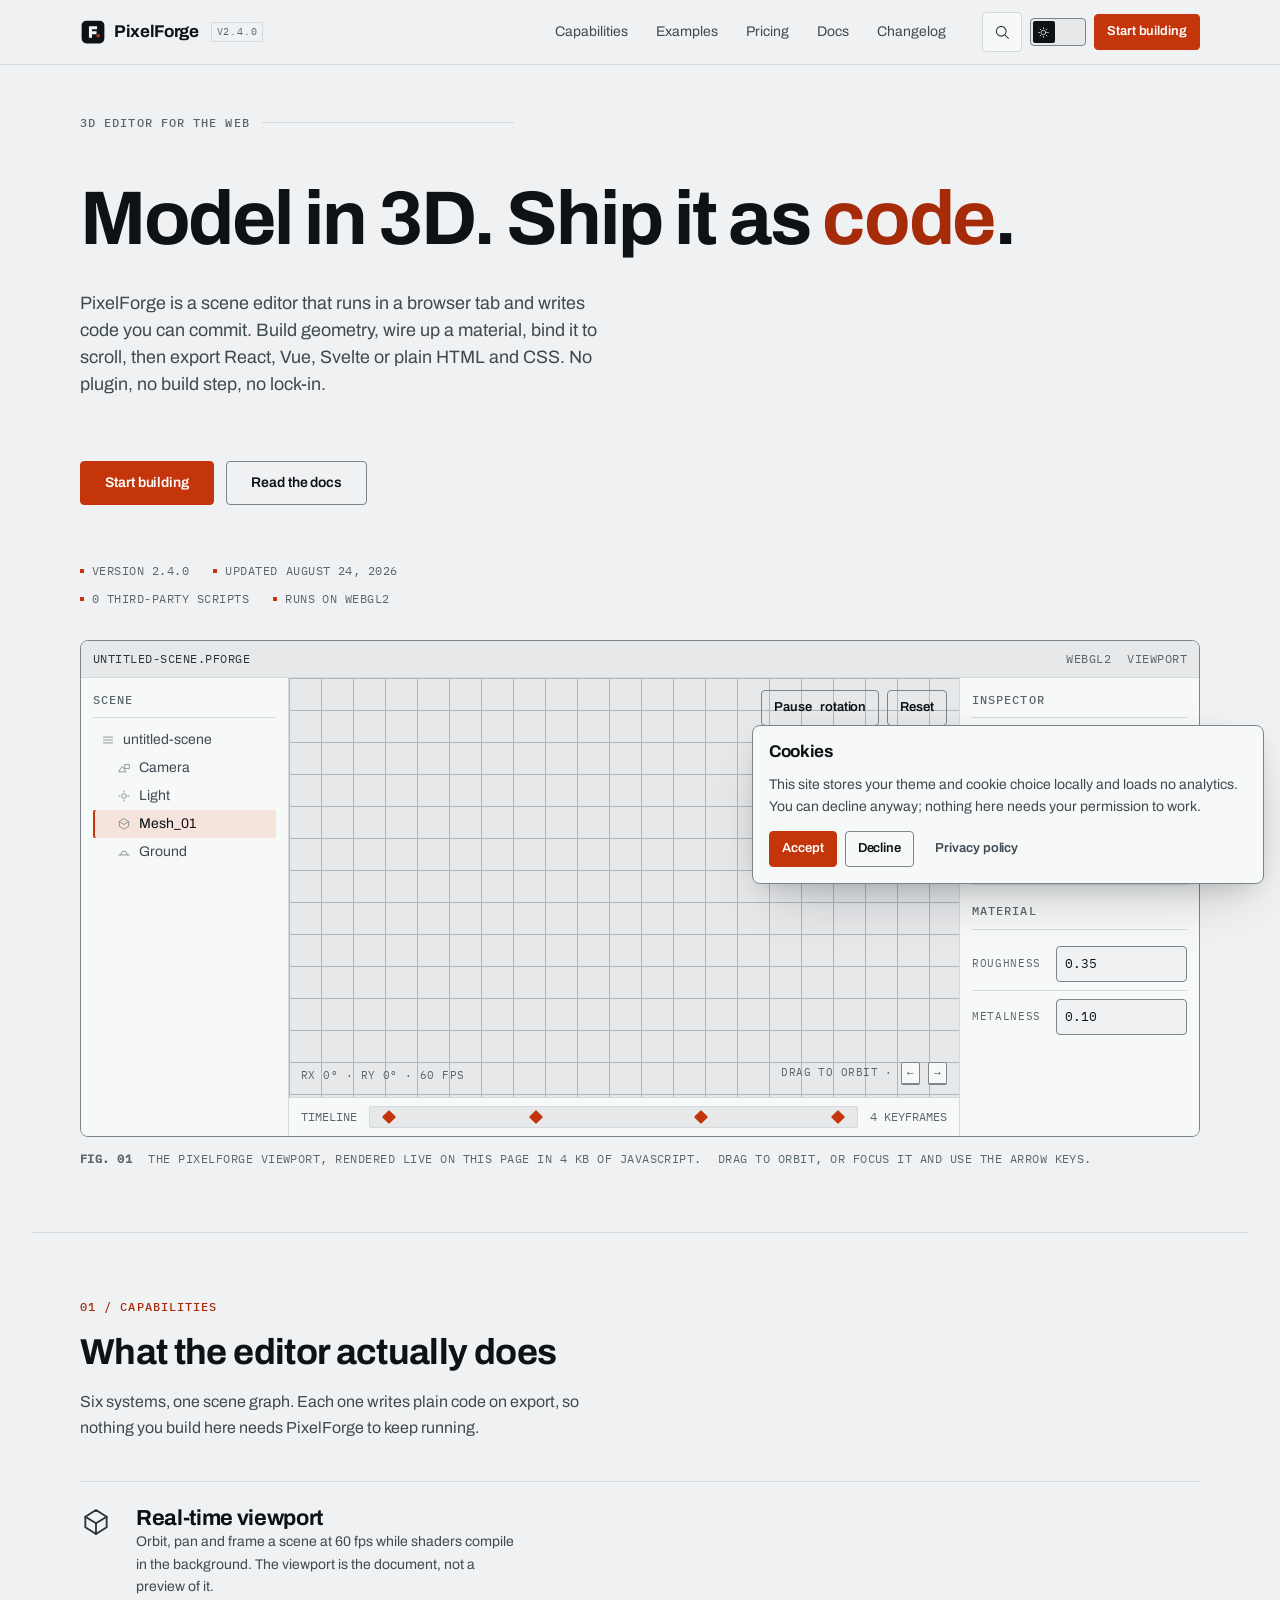
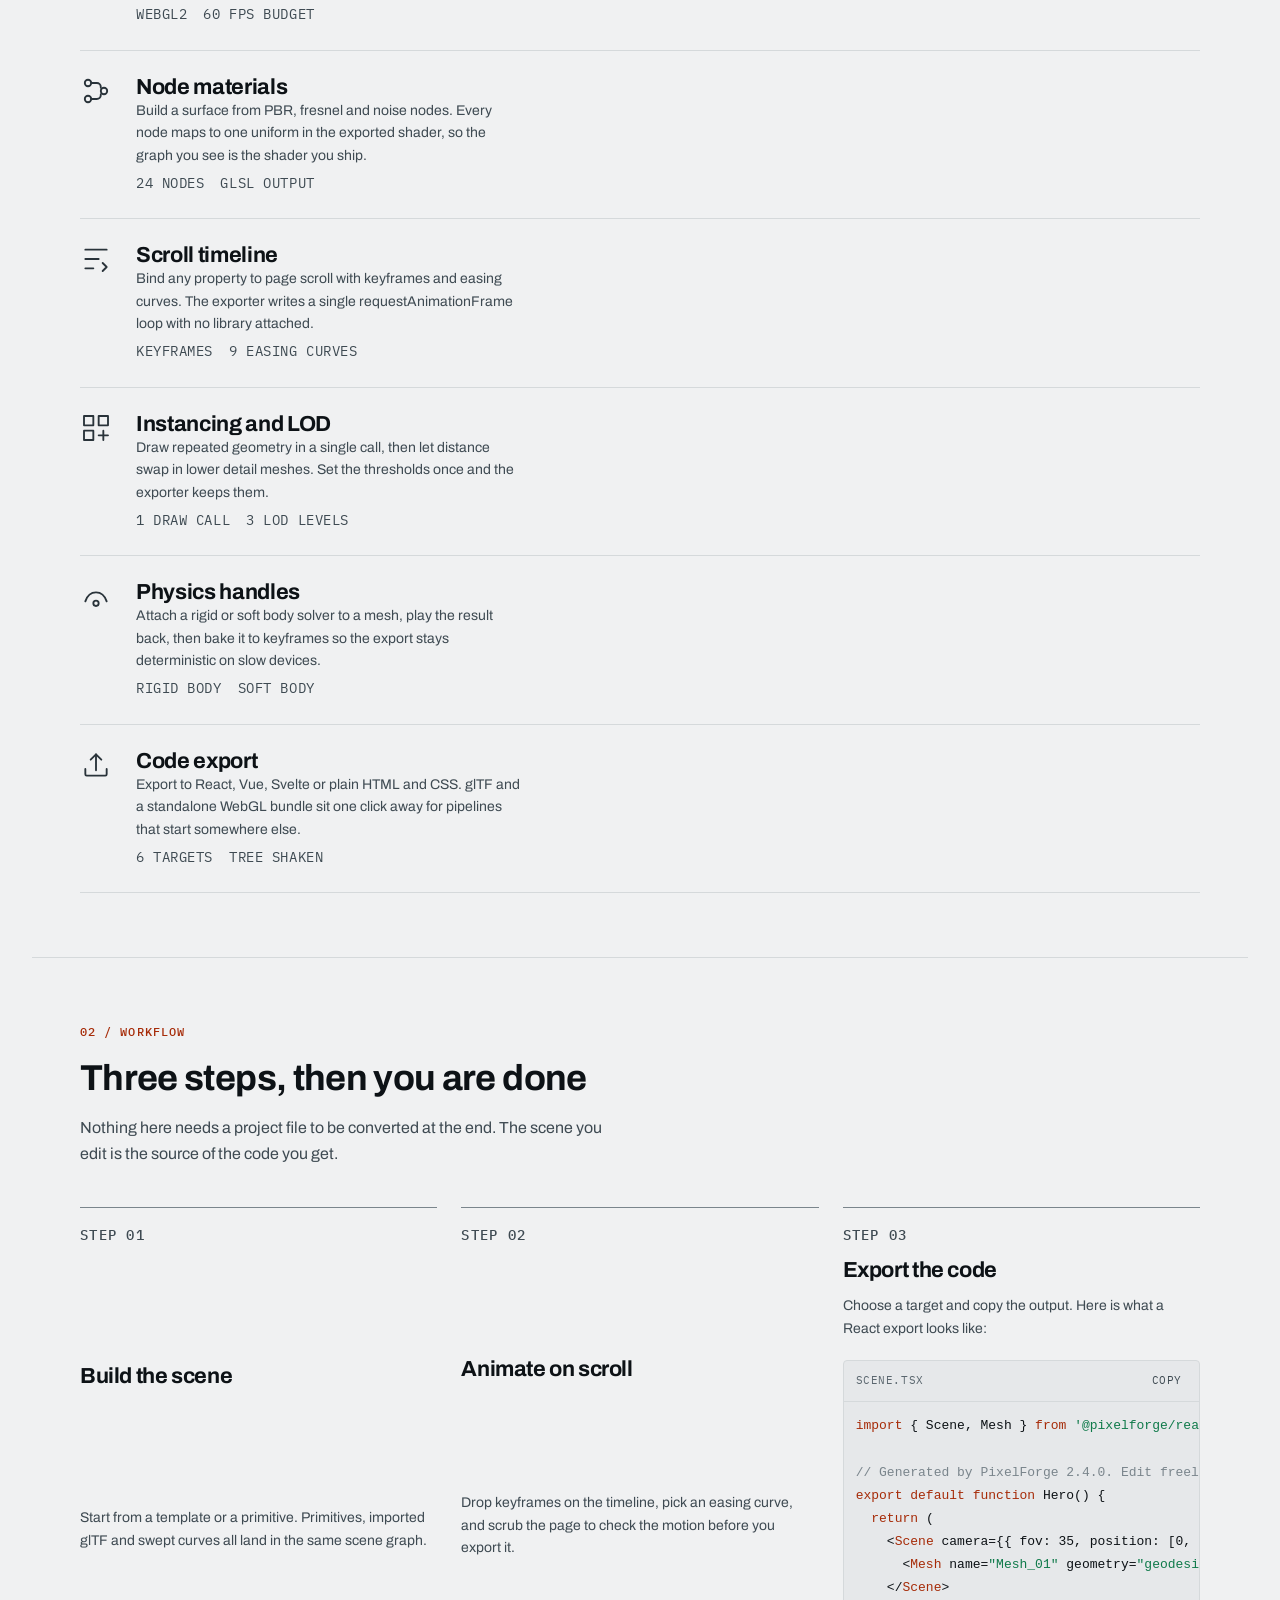
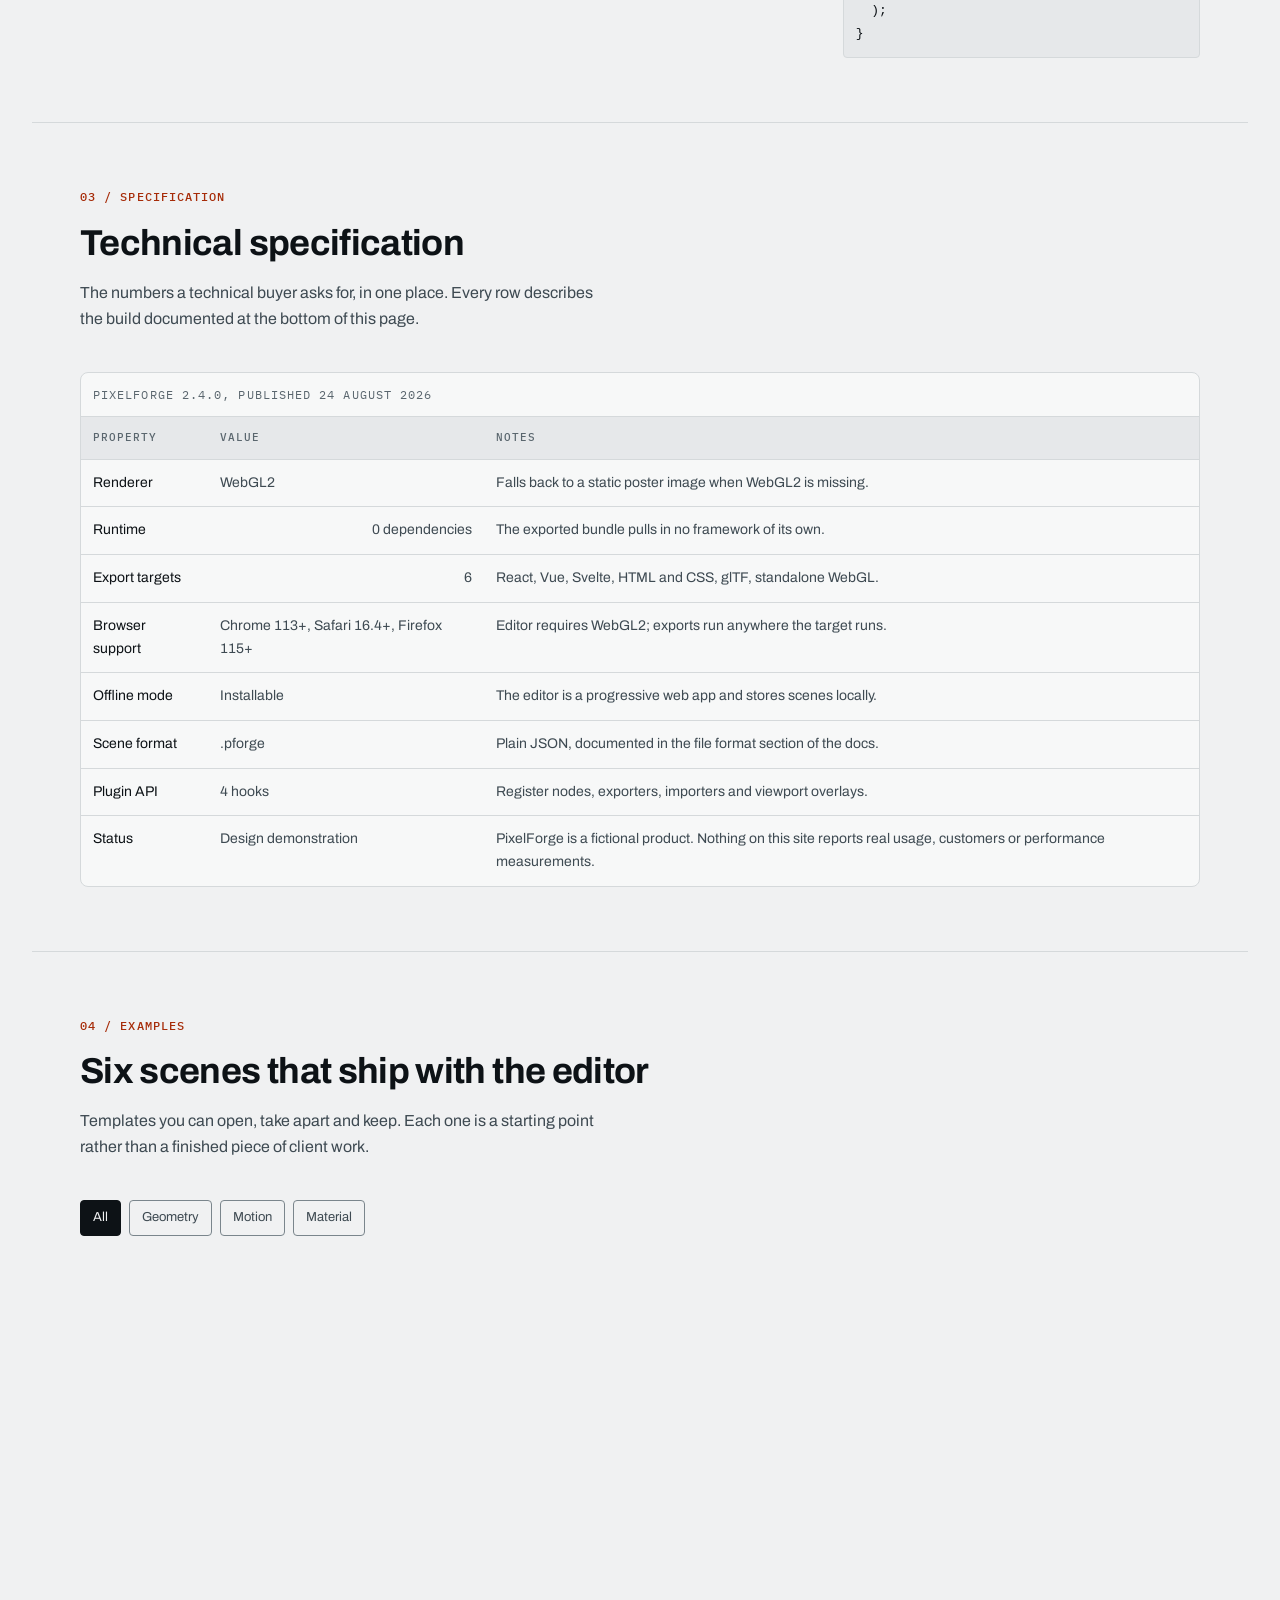
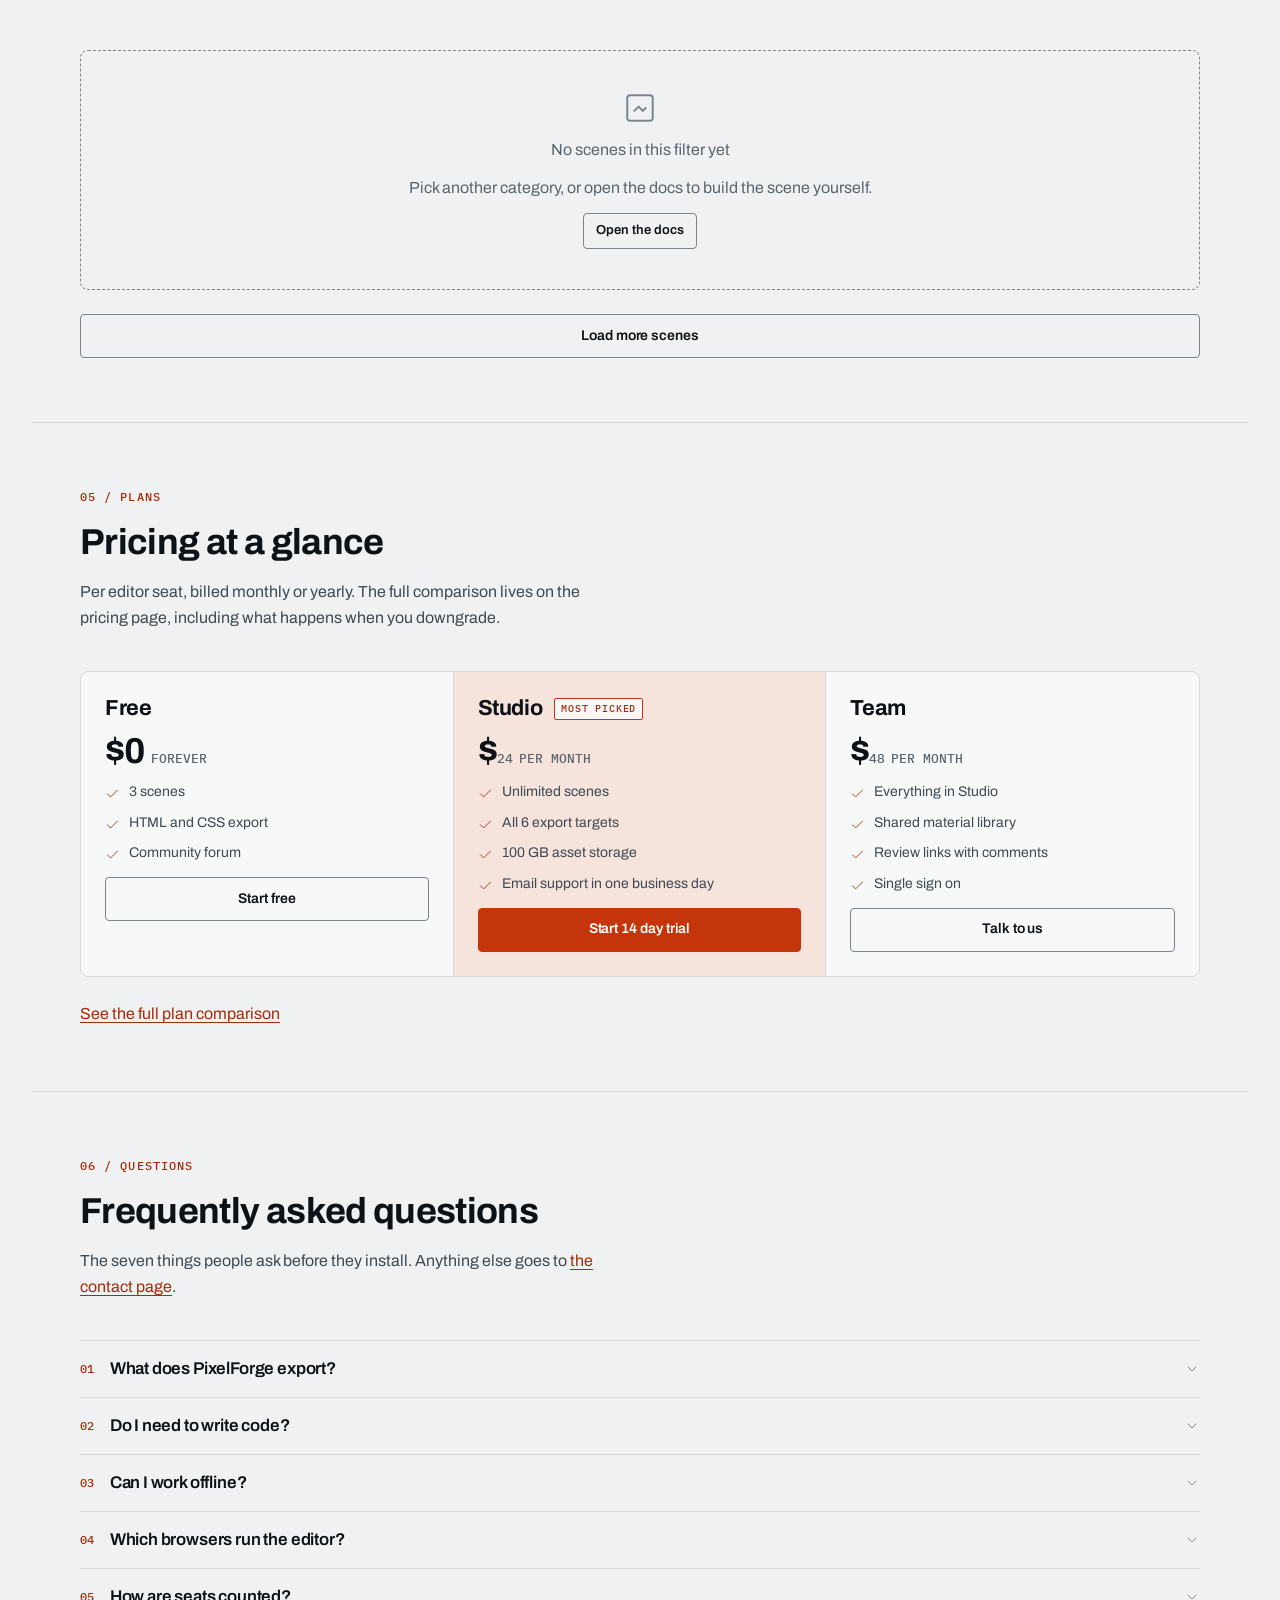
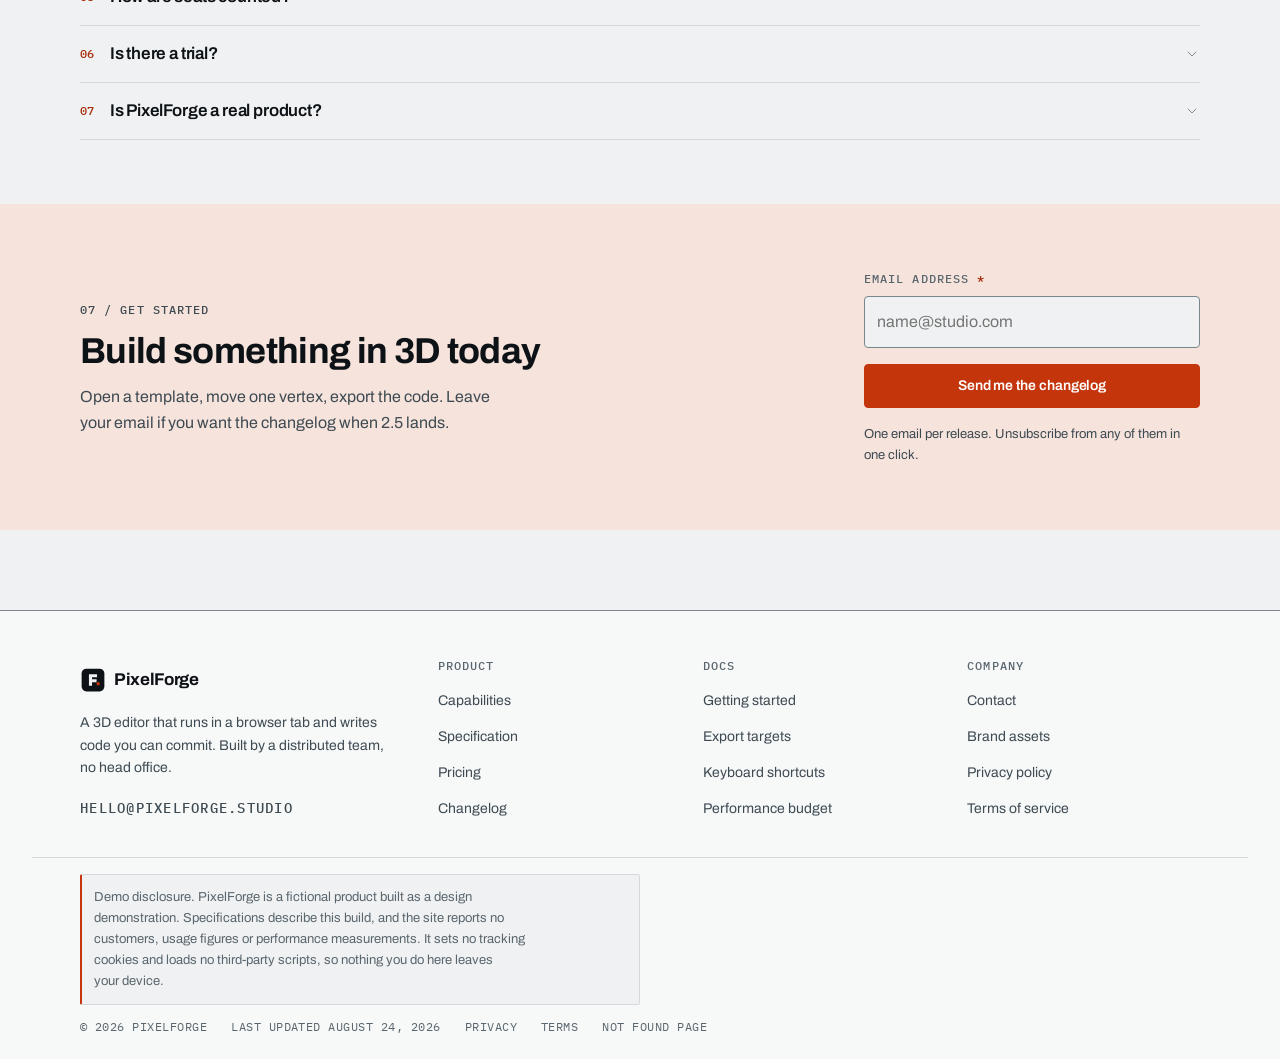
==== commit 48834552: "Replace inline SVG artwork with an external masked icon system; convert inline styles to tokens Co-a" ====
--- a/index.html
+++ b/index.html
@@ -140,14 +140,10 @@
     <header class="masthead">
       <div class="container header-inner">
         <a class="brand" href="index.html" aria-label="PixelForge, home">
-          <svg class="brand__mark" viewBox="0 0 32 32" aria-hidden="true" focusable="false">
-            <rect x="2" y="2" width="28" height="28" rx="6" fill="currentColor" />
-            <path
-              d="M11 23V9h10v3.6h-6.2v2.6h5.6v3.6h-5.6V23z"
-              fill="var(--paper)"
-            />
-            <circle cx="22.4" cy="20.6" r="2.1" fill="var(--accent)" />
-          </svg>
+          <picture>
+            <source srcset="media/logo-mark-dark.svg" media="(prefers-color-scheme: dark)" />
+            <img class="brand__mark" src="media/logo-mark.svg" alt="" width="26" height="26" decoding="async" />
+          </picture>
           <span class="brand__word">PixelForge</span>
           <span class="brand__badge" translate="no">v2.4.0</span>
         </a>
@@ -162,18 +158,12 @@
 
         <div class="header-actions">
           <button class="icon-btn" type="button" data-search-open aria-label="Search this site">
-            <svg viewBox="0 0 24 24" aria-hidden="true" focusable="false">
-              <circle cx="11" cy="11" r="6.5" />
-              <path d="M16 16l4.5 4.5" />
-            </svg>
+            <span class="i i--search" aria-hidden="true"></span>
           </button>
 
           <button class="theme-toggle" type="button" data-theme-toggle aria-pressed="false">
             <span class="theme-toggle__thumb" aria-hidden="true">
-              <svg viewBox="0 0 24 24" focusable="false">
-                <circle cx="12" cy="12" r="4.2" />
-                <path d="M12 3v2M12 19v2M3 12h2M19 12h2M5.6 5.6l1.4 1.4M17 17l1.4 1.4M18.4 5.6L17 7M7 17l-1.4 1.4" />
-              </svg>
+              <span class="i i--sun" aria-hidden="true"></span>
             </span>
             <span class="visually-hidden">Theme: <span data-theme-label>Light</span></span>
           </button>
@@ -187,9 +177,7 @@
             aria-expanded="false"
             aria-controls="mobile-nav"
           >
-            <svg viewBox="0 0 24 24" aria-hidden="true" focusable="false">
-              <path d="M4 7h16M4 12h16M4 17h16" />
-            </svg>
+            <span class="i i--menu" aria-hidden="true"></span>
             Menu
           </button>
         </div>
@@ -234,7 +222,7 @@
         </div>
       </section>
 
-      <section class="container" aria-label="Editor preview" style="padding-bottom: var(--s-9)">
+      <section class="container pb-9" aria-label="Editor preview">
         <figure>
           <div class="frame">
             <div class="frame__bar">
@@ -249,23 +237,23 @@
                 <p class="panel-title">Scene</p>
                 <ul class="tree" role="list">
                   <li>
-                    <svg class="glyph" viewBox="0 0 24 24" aria-hidden="true"><path d="M4 7h16M4 12h16M4 17h16" /></svg>
+                    <span class="i glyph i--scene" aria-hidden="true"></span>
                     untitled-scene
                   </li>
                   <li class="tree__indent">
-                    <svg class="glyph" viewBox="0 0 24 24" aria-hidden="true"><path d="M3 18l6-9 6 9z" /><path d="M14 6h7v7h-7z" /></svg>
+                    <span class="i glyph i--camera" aria-hidden="true"></span>
                     Camera
                   </li>
                   <li class="tree__indent">
-                    <svg class="glyph" viewBox="0 0 24 24" aria-hidden="true"><circle cx="12" cy="12" r="4" /><path d="M12 3v2M12 19v2M3 12h2M19 12h2" /></svg>
+                    <span class="i glyph i--light" aria-hidden="true"></span>
                     Light
                   </li>
                   <li class="tree__indent" aria-selected="true">
-                    <svg class="glyph" viewBox="0 0 24 24" aria-hidden="true"><path d="M12 3l8 5v8l-8 5-8-5V8z" /><path d="M4 8l8 5 8-5" /></svg>
+                    <span class="i glyph i--mesh" aria-hidden="true"></span>
                     Mesh_01
                   </li>
                   <li class="tree__indent">
-                    <svg class="glyph" viewBox="0 0 24 24" aria-hidden="true"><path d="M3 17h18M6 17l3-6h6l3 6" /></svg>
+                    <span class="i glyph i--ground" aria-hidden="true"></span>
                     Ground
                   </li>
                 </ul>
@@ -330,7 +318,7 @@
                     <span class="field-row__label" style="grid-column: span 2">42 vertices · 120 edges</span>
                   </div>
                 </div>
-                <p class="panel-title" style="margin-top: var(--s-4)">Material</p>
+                <p class="panel-title mt-4">Material</p>
                 <div class="field-row">
                   <span class="field-row__label">Roughness</span>
                   <span class="input num" style="display: flex; align-items: center">0.35</span>
@@ -362,9 +350,7 @@
 
         <div class="capabilities">
           <article class="capability">
-            <svg class="capability__mark" viewBox="0 0 24 24" aria-hidden="true" focusable="false">
-              <path d="M12 3l8 5v8l-8 5-8-5V8z" /><path d="M4 8l8 5 8-5M12 13v8" />
-            </svg>
+            <span class="i capability__mark i--viewport" aria-hidden="true"></span>
             <div class="capability__body">
               <p class="capability__index">01</p>
               <h3>Real-time viewport</h3>
@@ -377,10 +363,7 @@
           </article>
 
           <article class="capability">
-            <svg class="capability__mark" viewBox="0 0 24 24" aria-hidden="true" focusable="false">
-              <circle cx="6" cy="6" r="2.4" /><circle cx="18" cy="12" r="2.4" />
-              <circle cx="6" cy="18" r="2.4" /><path d="M8.4 6h4.2a3 3 0 013 3v.6M8.4 18h4.2a3 3 0 003-3v-.6" />
-            </svg>
+            <span class="i capability__mark i--nodes" aria-hidden="true"></span>
             <div class="capability__body">
               <p class="capability__index">02</p>
               <h3>Node materials</h3>
@@ -393,9 +376,7 @@
           </article>
 
           <article class="capability">
-            <svg class="capability__mark" viewBox="0 0 24 24" aria-hidden="true" focusable="false">
-              <path d="M4 5h16M4 12h10M4 19h6" /><path d="M17 15l3 3-3 3" />
-            </svg>
+            <span class="i capability__mark i--timeline" aria-hidden="true"></span>
             <div class="capability__body">
               <p class="capability__index">03</p>
               <h3>Scroll timeline</h3>
@@ -408,10 +389,7 @@
           </article>
 
           <article class="capability">
-            <svg class="capability__mark" viewBox="0 0 24 24" aria-hidden="true" focusable="false">
-              <rect x="3" y="3" width="7" height="7" /><rect x="14" y="3" width="7" height="7" />
-              <rect x="3" y="14" width="7" height="7" /><path d="M14 17.5h7M17.5 14v7" />
-            </svg>
+            <span class="i capability__mark i--instancing" aria-hidden="true"></span>
             <div class="capability__body">
               <p class="capability__index">04</p>
               <h3>Instancing and LOD</h3>
@@ -424,9 +402,7 @@
           </article>
 
           <article class="capability">
-            <svg class="capability__mark" viewBox="0 0 24 24" aria-hidden="true" focusable="false">
-              <path d="M4 16c3-9 13-9 16 0" /><circle cx="12" cy="17.5" r="2" />
-            </svg>
+            <span class="i capability__mark i--physics" aria-hidden="true"></span>
             <div class="capability__body">
               <p class="capability__index">05</p>
               <h3>Physics handles</h3>
@@ -439,9 +415,7 @@
           </article>
 
           <article class="capability">
-            <svg class="capability__mark" viewBox="0 0 24 24" aria-hidden="true" focusable="false">
-              <path d="M12 16V4" /><path d="M8 8l4-4 4 4" /><path d="M4 15v4a1 1 0 001 1h14a1 1 0 001-1v-4" />
-            </svg>
+            <span class="i capability__mark i--export" aria-hidden="true"></span>
             <div class="capability__body">
               <p class="capability__index">06</p>
               <h3>Code export</h3>
@@ -670,9 +644,7 @@
           </div>
 
           <div class="empty-state" data-gallery-empty hidden>
-            <svg viewBox="0 0 24 24" aria-hidden="true" focusable="false">
-              <rect x="3" y="3" width="18" height="18" rx="2" /><path d="M8 14l3-3 3 3 2-2" />
-            </svg>
+            <span class="i i--empty" aria-hidden="true"></span>
             <strong>No scenes in this filter yet</strong>
             <p>Pick another category, or open the docs to build the scene yourself.</p>
             <a class="btn btn--secondary btn--sm" href="docs.html">Open the docs</a>
@@ -698,15 +670,15 @@
             <p class="plan__price num">$0 <span>forever</span></p>
             <ul class="plan__list" role="list">
               <li>
-                <svg viewBox="0 0 24 24" aria-hidden="true"><path d="M4 12.5l5 5L20 6.5" /></svg>
+                <span class="i i--check" aria-hidden="true"></span>
                 3 scenes
               </li>
               <li>
-                <svg viewBox="0 0 24 24" aria-hidden="true"><path d="M4 12.5l5 5L20 6.5" /></svg>
+                <span class="i i--check" aria-hidden="true"></span>
                 HTML and CSS export
               </li>
               <li>
-                <svg viewBox="0 0 24 24" aria-hidden="true"><path d="M4 12.5l5 5L20 6.5" /></svg>
+                <span class="i i--check" aria-hidden="true"></span>
                 Community forum
               </li>
             </ul>
@@ -721,19 +693,19 @@
             </p>
             <ul class="plan__list" role="list">
               <li>
-                <svg viewBox="0 0 24 24" aria-hidden="true"><path d="M4 12.5l5 5L20 6.5" /></svg>
+                <span class="i i--check" aria-hidden="true"></span>
                 Unlimited scenes
               </li>
               <li>
-                <svg viewBox="0 0 24 24" aria-hidden="true"><path d="M4 12.5l5 5L20 6.5" /></svg>
+                <span class="i i--check" aria-hidden="true"></span>
                 All 6 export targets
               </li>
               <li>
-                <svg viewBox="0 0 24 24" aria-hidden="true"><path d="M4 12.5l5 5L20 6.5" /></svg>
+                <span class="i i--check" aria-hidden="true"></span>
                 100 GB asset storage
               </li>
               <li>
-                <svg viewBox="0 0 24 24" aria-hidden="true"><path d="M4 12.5l5 5L20 6.5" /></svg>
+                <span class="i i--check" aria-hidden="true"></span>
                 Email support in one business day
               </li>
             </ul>
@@ -748,19 +720,19 @@
             </p>
             <ul class="plan__list" role="list">
               <li>
-                <svg viewBox="0 0 24 24" aria-hidden="true"><path d="M4 12.5l5 5L20 6.5" /></svg>
+                <span class="i i--check" aria-hidden="true"></span>
                 Everything in Studio
               </li>
               <li>
-                <svg viewBox="0 0 24 24" aria-hidden="true"><path d="M4 12.5l5 5L20 6.5" /></svg>
+                <span class="i i--check" aria-hidden="true"></span>
                 Shared material library
               </li>
               <li>
-                <svg viewBox="0 0 24 24" aria-hidden="true"><path d="M4 12.5l5 5L20 6.5" /></svg>
+                <span class="i i--check" aria-hidden="true"></span>
                 Review links with comments
               </li>
               <li>
-                <svg viewBox="0 0 24 24" aria-hidden="true"><path d="M4 12.5l5 5L20 6.5" /></svg>
+                <span class="i i--check" aria-hidden="true"></span>
                 Single sign on
               </li>
             </ul>
@@ -768,7 +740,7 @@
           </article>
         </div>
 
-        <p style="margin-top: var(--s-5)">
+        <p class="mt-5">
           <a href="pricing.html">See the full plan comparison</a>
         </p>
       </section>
@@ -789,7 +761,7 @@
               <button class="faq__q" type="button" id="faq-btn-export">
                 <span class="faq__no">01</span>
                 What does PixelForge export?
-                <svg class="faq__chev" viewBox="0 0 24 24" aria-hidden="true" focusable="false"><path d="M6 9l6 6 6-6" /></svg>
+                <span class="i faq__chev i--chevron" aria-hidden="true"></span>
               </button>
             </h3>
             <div class="faq__a">
@@ -808,7 +780,7 @@
               <button class="faq__q" type="button" id="faq-btn-coding">
                 <span class="faq__no">02</span>
                 Do I need to write code?
-                <svg class="faq__chev" viewBox="0 0 24 24" aria-hidden="true" focusable="false"><path d="M6 9l6 6 6-6" /></svg>
+                <span class="i faq__chev i--chevron" aria-hidden="true"></span>
               </button>
             </h3>
             <div class="faq__a">
@@ -827,7 +799,7 @@
               <button class="faq__q" type="button" id="faq-btn-offline">
                 <span class="faq__no">03</span>
                 Can I work offline?
-                <svg class="faq__chev" viewBox="0 0 24 24" aria-hidden="true" focusable="false"><path d="M6 9l6 6 6-6" /></svg>
+                <span class="i faq__chev i--chevron" aria-hidden="true"></span>
               </button>
             </h3>
             <div class="faq__a">
@@ -846,7 +818,7 @@
               <button class="faq__q" type="button" id="faq-btn-browsers">
                 <span class="faq__no">04</span>
                 Which browsers run the editor?
-                <svg class="faq__chev" viewBox="0 0 24 24" aria-hidden="true" focusable="false"><path d="M6 9l6 6 6-6" /></svg>
+                <span class="i faq__chev i--chevron" aria-hidden="true"></span>
               </button>
             </h3>
             <div class="faq__a">
@@ -865,7 +837,7 @@
               <button class="faq__q" type="button" id="faq-btn-seats">
                 <span class="faq__no">05</span>
                 How are seats counted?
-                <svg class="faq__chev" viewBox="0 0 24 24" aria-hidden="true" focusable="false"><path d="M6 9l6 6 6-6" /></svg>
+                <span class="i faq__chev i--chevron" aria-hidden="true"></span>
               </button>
             </h3>
             <div class="faq__a">
@@ -884,7 +856,7 @@
               <button class="faq__q" type="button" id="faq-btn-trial">
                 <span class="faq__no">06</span>
                 Is there a trial?
-                <svg class="faq__chev" viewBox="0 0 24 24" aria-hidden="true" focusable="false"><path d="M6 9l6 6 6-6" /></svg>
+                <span class="i faq__chev i--chevron" aria-hidden="true"></span>
               </button>
             </h3>
             <div class="faq__a">
@@ -902,7 +874,7 @@
               <button class="faq__q" type="button" id="faq-btn-demo">
                 <span class="faq__no">07</span>
                 Is PixelForge a real product?
-                <svg class="faq__chev" viewBox="0 0 24 24" aria-hidden="true" focusable="false"><path d="M6 9l6 6 6-6" /></svg>
+                <span class="i faq__chev i--chevron" aria-hidden="true"></span>
               </button>
             </h3>
             <div class="faq__a">
@@ -923,8 +895,8 @@
         <div class="container cta-band">
           <div>
             <p class="section-index">07 / Get started</p>
-            <h2 id="cta-title" style="margin-top: var(--s-3)">Build something in 3D today</h2>
-            <p style="margin-top: var(--s-3)">
+            <h2 class="mt-3" id="cta-title">Build something in 3D today</h2>
+            <p class="mt-3">
               Open a template, move one vertex, export the code. Leave your email if you want the
               changelog when 2.5 lands.
             </p>
@@ -956,7 +928,7 @@
               </p>
             </form>
             <div class="form-status" data-form-status data-state="idle" tabindex="-1" data-success="You are on the list. Check your inbox for a confirmation link.">
-              <svg viewBox="0 0 24 24" aria-hidden="true" focusable="false"><path d="M4 12.5l5 5L20 6.5" /></svg>
+              <span class="i i--check" aria-hidden="true"></span>
               <p data-status-text aria-live="polite"></p>
             </div>
           </div>
@@ -968,11 +940,10 @@
       <div class="container footer-grid">
         <div class="footer-brand">
           <a class="brand" href="index.html" aria-label="PixelForge, home">
-            <svg class="brand__mark" viewBox="0 0 32 32" aria-hidden="true" focusable="false">
-              <rect x="2" y="2" width="28" height="28" rx="6" fill="currentColor" />
-              <path d="M11 23V9h10v3.6h-6.2v2.6h5.6v3.6h-5.6V23z" fill="var(--paper)" />
-              <circle cx="22.4" cy="20.6" r="2.1" fill="var(--accent)" />
-            </svg>
+            <picture>
+            <source srcset="media/logo-mark-dark.svg" media="(prefers-color-scheme: dark)" />
+            <img class="brand__mark" src="media/logo-mark.svg" alt="" width="26" height="26" decoding="async" />
+          </picture>
             <span class="brand__word">PixelForge</span>
           </a>
           <p>
@@ -1037,7 +1008,7 @@
     </a>
 
     <button class="to-top" type="button" data-to-top aria-label="Back to top">
-      <svg viewBox="0 0 24 24" aria-hidden="true" focusable="false"><path d="M12 19V5M6 11l6-6 6 6" /></svg>
+      <span class="i i--arrow-up" aria-hidden="true"></span>
     </button>
 
     <div class="cookie" data-cookie hidden role="region" aria-label="Cookie preferences">
@@ -1058,9 +1029,7 @@
     <div class="backdrop" id="search-overlay" hidden>
       <div class="search-panel" role="dialog" aria-modal="true" aria-label="Search this site">
         <div class="search-field">
-          <svg viewBox="0 0 24 24" aria-hidden="true" focusable="false">
-            <circle cx="11" cy="11" r="6.5" /><path d="M16 16l4.5 4.5" />
-          </svg>
+          <span class="i i--search" aria-hidden="true"></span>
           <label class="visually-hidden" for="search-input">Search this site</label>
           <input
             id="search-input"
@@ -1079,11 +1048,11 @@
 
     <div class="backdrop" id="confirm-overlay" hidden>
       <div class="dialog" role="dialog" aria-modal="true" aria-labelledby="confirm-title">
-        <div class="search-field" style="border-bottom: 1px solid var(--border)">
-          <h2 id="confirm-title" style="font-size: var(--fs-h4)">Reset the scene?</h2>
+        <div class="search-field rule-b">
+          <h2 class="t-h4" id="confirm-title">Reset the scene?</h2>
         </div>
         <div class="dialog__body">
-          <p style="font-size: var(--fs-sm); color: var(--ink-600)">
+          <p class="t-muted">
             The camera returns to its default angle and the position fields go back to zero.
             Geometry and materials stay exactly as they are.
           </p>
--- a/styles/site.css
+++ b/styles/site.css
@@ -346,6 +346,68 @@
   white-space: nowrap;
 }
 
+/* ---------- icon system ----------
+   Icons are external files in media/icons/, painted through a CSS mask so they
+   still inherit currentColor and both themes. One source of truth per glyph:
+   markup asks for a name and a size, never for path data. */
+
+.i {
+  display: inline-block;
+  flex: none;
+  inline-size: var(--i-size, 1em);
+  block-size: var(--i-size, 1em);
+  background-color: currentColor;
+  -webkit-mask: var(--i-src) center / contain no-repeat;
+  mask: var(--i-src) center / contain no-repeat;
+}
+
+.i--check { --i-src: url("../media/icons/check.svg"); }
+.i--search { --i-src: url("../media/icons/search.svg"); }
+.i--chevron { --i-src: url("../media/icons/chevron.svg"); }
+.i--menu { --i-src: url("../media/icons/menu.svg"); }
+.i--arrow-up { --i-src: url("../media/icons/arrow-up.svg"); }
+.i--sun { --i-src: url("../media/icons/sun.svg"); }
+.i--scene { --i-src: url("../media/icons/scene.svg"); }
+.i--camera { --i-src: url("../media/icons/camera.svg"); }
+.i--light { --i-src: url("../media/icons/light.svg"); }
+.i--mesh { --i-src: url("../media/icons/mesh.svg"); }
+.i--ground { --i-src: url("../media/icons/ground.svg"); }
+.i--viewport { --i-src: url("../media/icons/viewport.svg"); }
+.i--nodes { --i-src: url("../media/icons/nodes.svg"); }
+.i--timeline { --i-src: url("../media/icons/timeline.svg"); }
+.i--instancing { --i-src: url("../media/icons/instancing.svg"); }
+.i--physics { --i-src: url("../media/icons/physics.svg"); }
+.i--export { --i-src: url("../media/icons/export.svg"); }
+.i--empty { --i-src: url("../media/icons/empty.svg"); }
+
+/* The brand lockup is a real image file, not markup, so it can be dropped into
+   a deck or a README unchanged. Two files, one per theme. */
+.brand__mark {
+  inline-size: 26px;
+  block-size: 26px;
+  flex: none;
+}
+
+/* Spacing and type utilities. These exist so no page has to reach for an inline
+   style: every value below is a token, so a heading on the brand page and a
+   heading on the docs page land on the same rhythm. */
+
+.mt-2 { margin-top: var(--s-2); }
+.mt-3 { margin-top: var(--s-3); }
+.mt-4 { margin-top: var(--s-4); }
+.mt-5 { margin-top: var(--s-5); }
+
+.pb-9 { padding-bottom: var(--s-9); }
+.pblock-6 { padding-block: var(--s-6); }
+.pblock-7 { padding-block: var(--s-7); }
+
+.t-h4 { font-size: var(--fs-h4); }
+.t-muted { font-size: var(--fs-sm); color: var(--ink-600); }
+.t-quiet { color: var(--ink-500); }
+
+.rule-b { border-bottom: 1px solid var(--border); }
+.anchor-offset { scroll-margin-top: calc(var(--header-h) + var(--s-5)); }
+
 .mono {
   font-family: var(--mono);
   font-size: var(--fs-mono);
@@ -595,13 +657,8 @@
   border-color: var(--border-strong);
 }
 
-.icon-btn svg {
-  width: 18px;
-  height: 18px;
-  stroke: currentColor;
-  stroke-width: 1.6;
-  stroke-linecap: round;
-  stroke-linejoin: round;
+.icon-btn .i {
+  --i-size: 18px;
 }
 
 /* ---------- theme toggle ---------- */
@@ -629,12 +686,8 @@
   transition: transform var(--dur) var(--ease);
 }
 
-.theme-toggle__thumb svg {
-  width: 13px;
-  height: 13px;
-  stroke: currentColor;
-  stroke-width: 1.7;
-  fill: none;
+.theme-toggle__thumb .i {
+  --i-size: 13px;
 }
 
 .theme-toggle[aria-pressed="true"] .theme-toggle__thumb {
@@ -834,11 +887,8 @@
 }
 
 .tree .glyph {
-  width: 14px;
-  height: 14px;
-  stroke: var(--ink-400);
-  stroke-width: 1.6;
-  flex: none;
+  --i-size: 14px;
+  color: var(--ink-400);
 }
 
 .viewport {
@@ -1080,17 +1130,13 @@
 }
 
 .capability__mark {
-  width: 32px;
-  height: 32px;
-  stroke: var(--ink-700);
-  stroke-width: 1.4;
-  stroke-linecap: round;
-  stroke-linejoin: round;
-  flex: none;
+  --i-size: 32px;
+  color: var(--ink-700);
+  transition: color var(--dur) var(--ease);
 }
 
 .capability:hover .capability__mark {
-  stroke: var(--accent);
+  color: var(--accent);
 }
 
 /* ---------- steps ---------- */
@@ -1177,11 +1223,8 @@
   background: var(--panel);
 }
 
-.code__bar svg {
-  width: 13px;
-  height: 13px;
-  stroke: currentColor;
-  stroke-width: 1.6;
+.code__bar .i {
+  --i-size: 13px;
 }
 
 .code pre {
@@ -1343,12 +1386,10 @@
   align-items: start;
 }
 
-.plan__list svg {
-  width: 15px;
-  height: 15px;
-  stroke: var(--accent-ink);
-  stroke-width: 2;
-  margin-top: 4px;
+.plan__list .i {
+  --i-size: 15px;
+  color: var(--accent-ink);
+  margin-top: 5px;
 }
 
 .plan__note {
@@ -1495,11 +1536,9 @@
   justify-items: center;
 }
 
-.empty-state svg {
-  width: 34px;
-  height: 34px;
-  stroke: var(--ink-400);
-  stroke-width: 1.4;
+.empty-state .i {
+  --i-size: 34px;
+  color: var(--ink-400);
 }
 
 /* ---------- faq ---------- */
@@ -1544,13 +1583,15 @@
 }
 
 .faq__chev {
+  --i-size: 16px;
   margin-inline-start: auto;
-  width: 16px;
-  height: 16px;
-  stroke: var(--ink-400);
-  stroke-width: 1.8;
-  flex: none;
-  transition: transform var(--dur) var(--ease);
+  color: var(--ink-400);
+  transition: transform var(--dur) var(--ease), color var(--dur) var(--ease);
+}
+
+.faq__q:hover .faq__chev,
+.faq__item[data-open="true"] .faq__chev {
+  color: var(--accent);
 }
 
 .faq__item[data-open="true"] .faq__chev {
@@ -1730,16 +1771,13 @@
   background: var(--danger-tint);
 }
 
-.form-status svg {
-  width: 20px;
-  height: 20px;
-  stroke: var(--ok);
-  stroke-width: 2;
-  flex: none;
-}
-
-.form-status[data-state="error"] svg {
-  stroke: var(--danger);
+.form-status .i {
+  --i-size: 20px;
+  color: var(--ok);
+}
+
+.form-status[data-state="error"] .i {
+  color: var(--danger);
 }
 
 /* ---------- footer ---------- */
@@ -1915,12 +1953,9 @@
   border-bottom: 1px solid var(--border);
 }
 
-.search-field svg {
-  width: 18px;
-  height: 18px;
-  stroke: var(--ink-400);
-  stroke-width: 1.7;
-  flex: none;
+.search-field .i {
+  --i-size: 18px;
+  color: var(--ink-400);
 }
 
 .search-field input {
@@ -2136,11 +2171,8 @@
   border-color: var(--ink-900);
 }
 
-.to-top svg {
-  width: 18px;
-  height: 18px;
-  stroke: currentColor;
-  stroke-width: 1.8;
+.to-top .i {
+  --i-size: 18px;
 }
 
 /* ---------- mobile nav ---------- */
@@ -2161,11 +2193,8 @@
   text-transform: uppercase;
 }
 
-.nav-toggle svg {
-  width: 16px;
-  height: 16px;
-  stroke: currentColor;
-  stroke-width: 1.8;
+.nav-toggle .i {
+  --i-size: 16px;
 }
 
 .mobile-nav {
